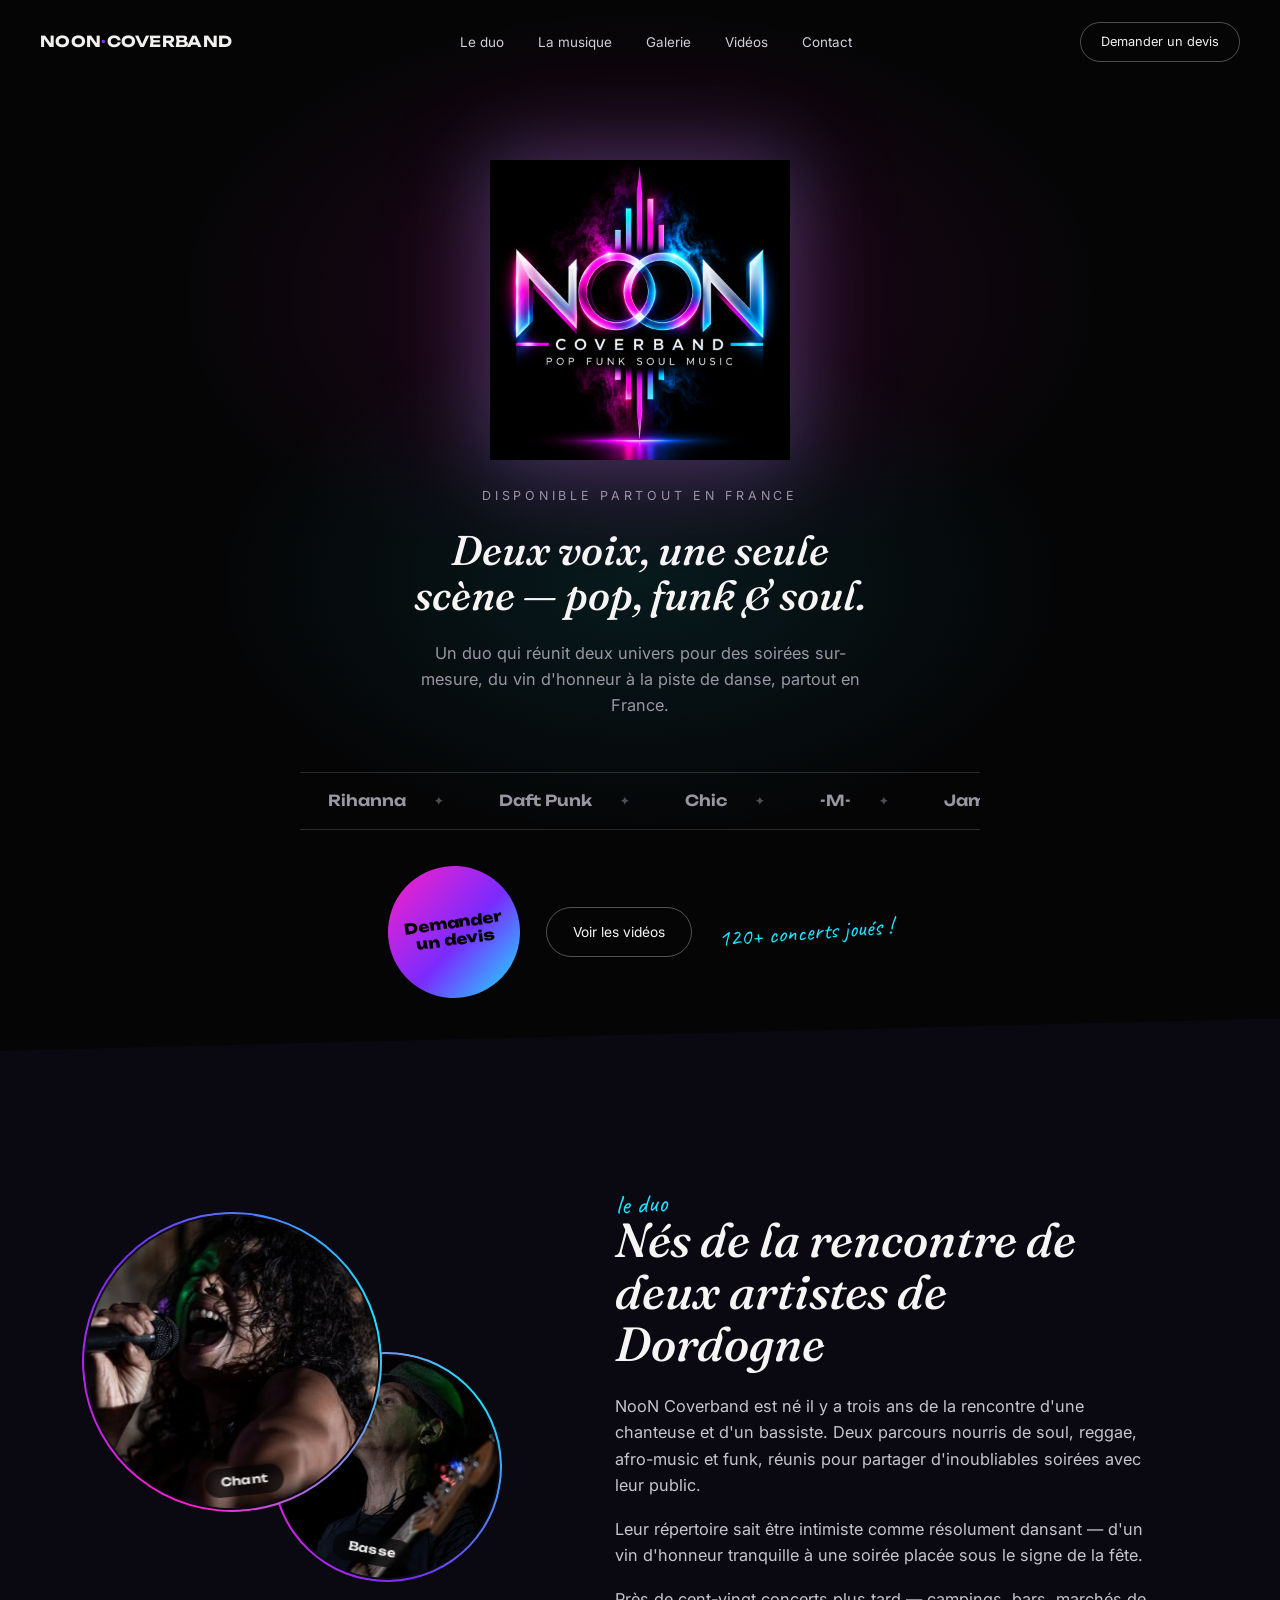
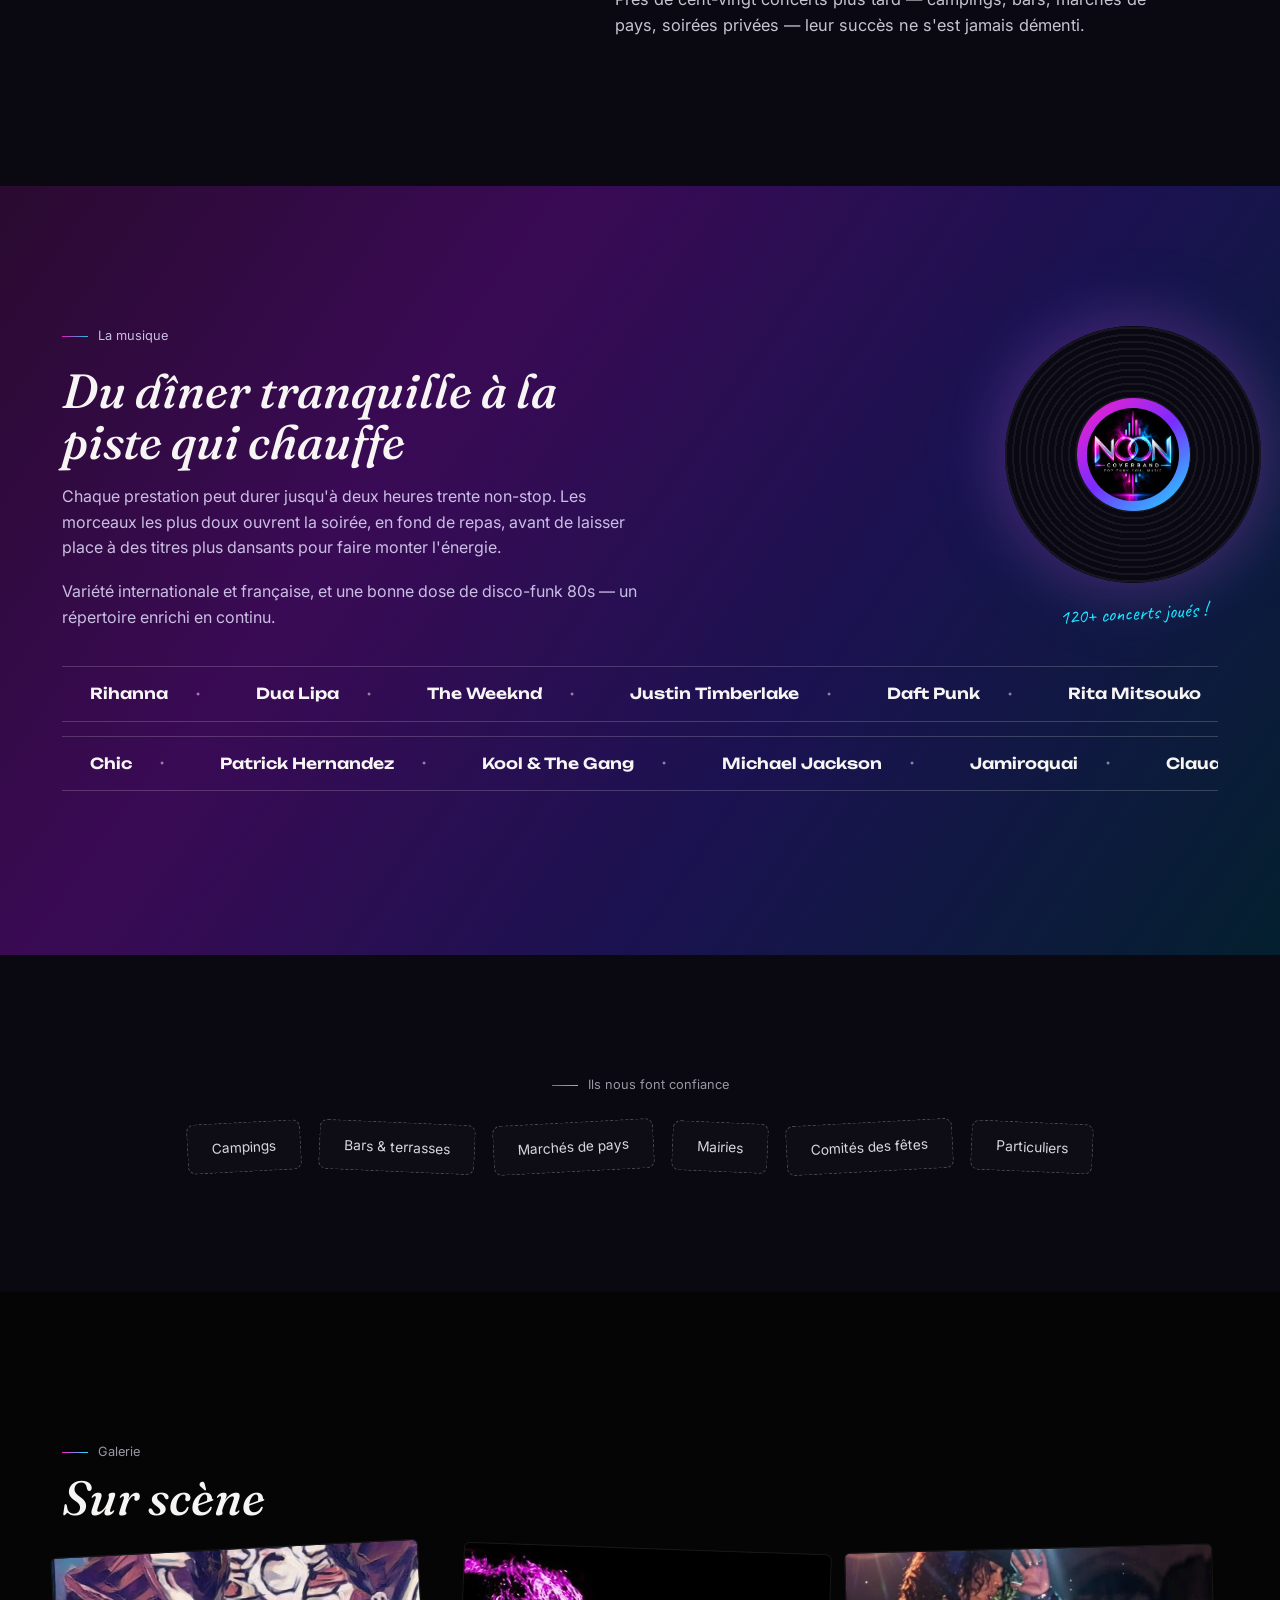
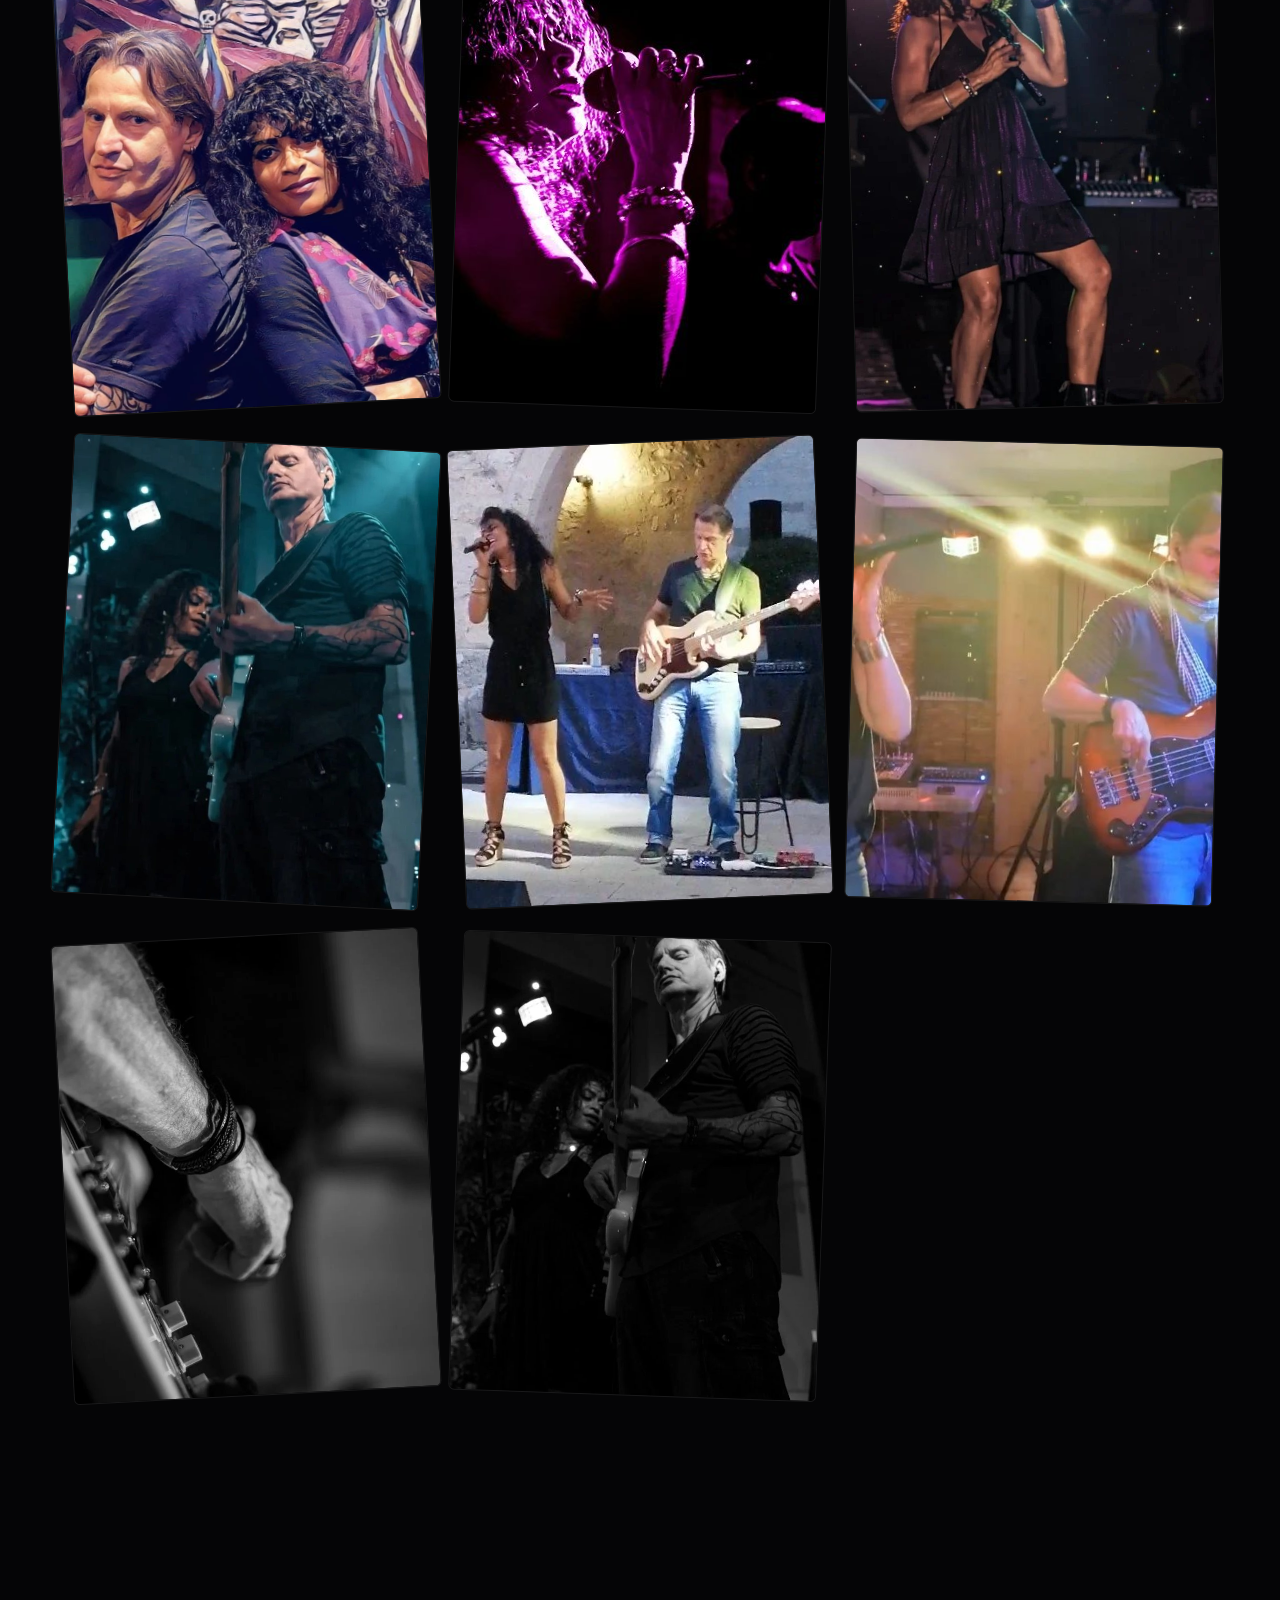
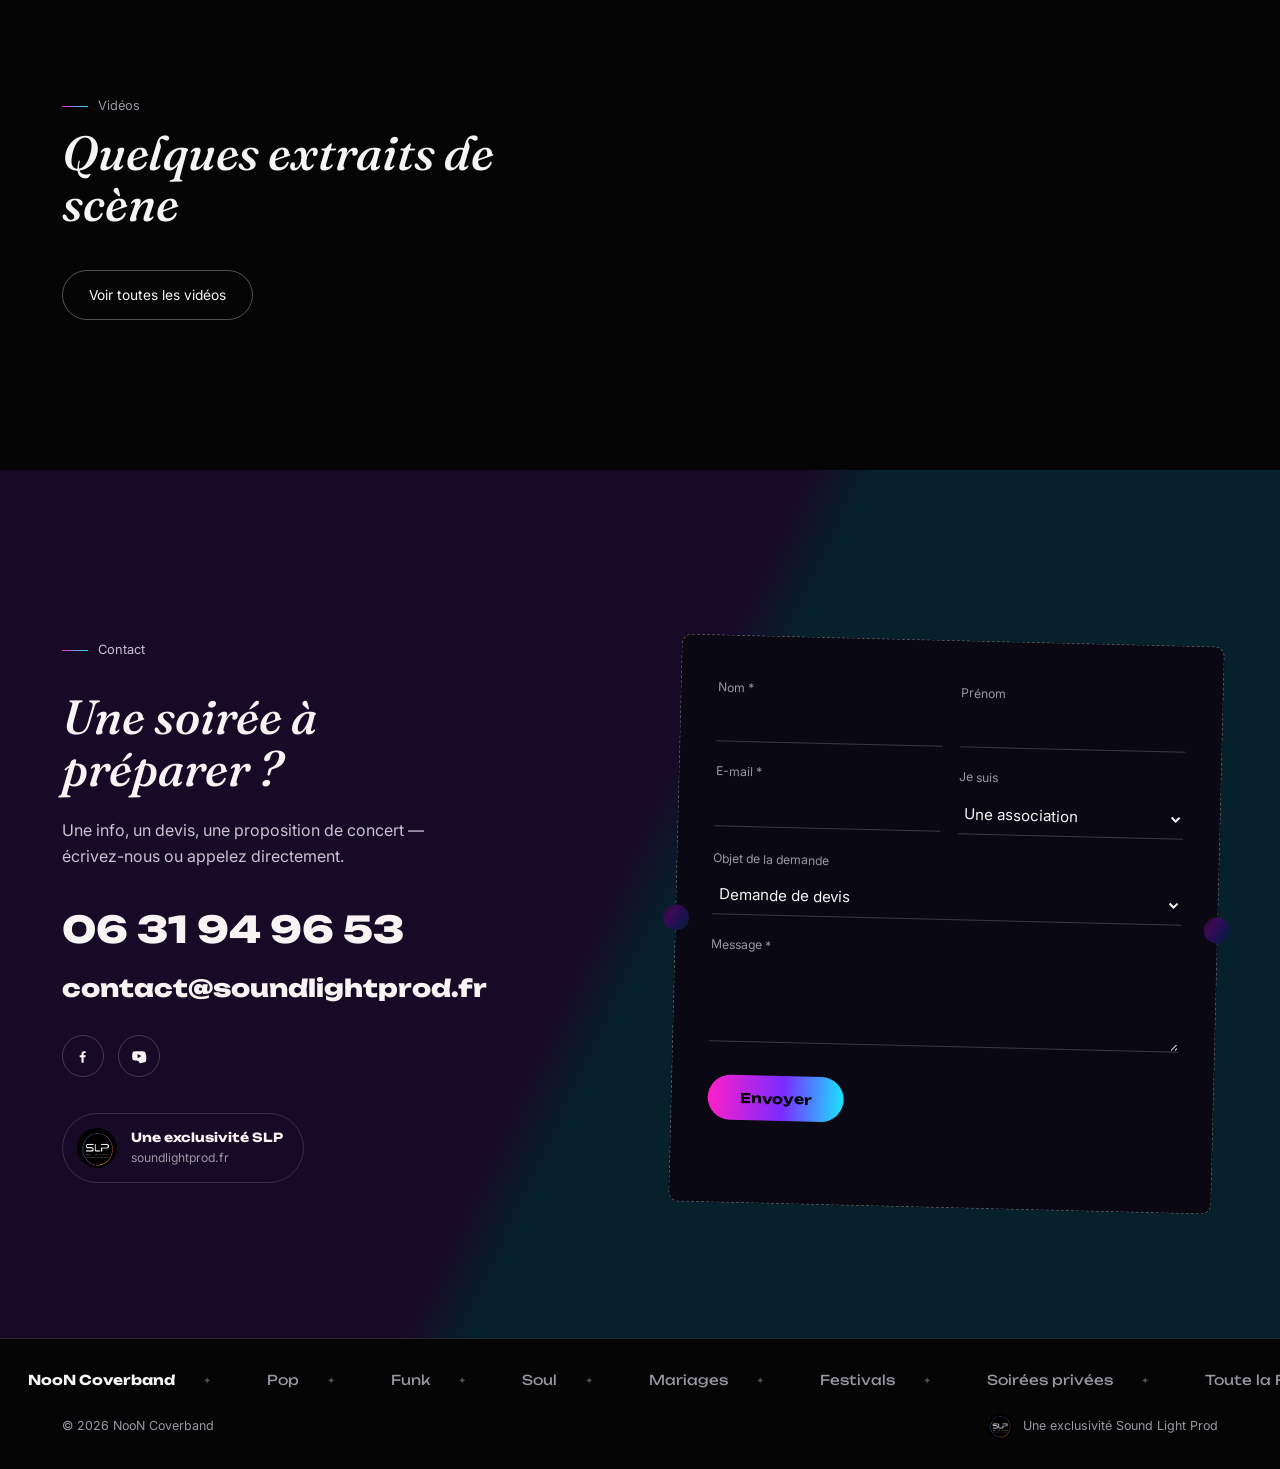
==== index.html @ c17129c4 "Add files via upload" ====
<!DOCTYPE html>
<html lang="fr">
<head>
<meta charset="UTF-8">
<meta name="viewport" content="width=device-width, initial-scale=1.0">
<title>NooN Coverband — Pop Funk Soul Music</title>
<link rel="preconnect" href="https://fonts.googleapis.com">
<link rel="preconnect" href="https://fonts.gstatic.com" crossorigin>
<link href="https://fonts.googleapis.com/css2?family=Fraunces:ital,wght@0,400;0,500;1,500;1,600&family=Unbounded:wght@400;600;700;800;900&family=Caveat:wght@600;700&family=Inter:wght@400;500;600&display=swap" rel="stylesheet">
<link rel="stylesheet" href="style.css">
</head>
<body>

<header>
  <div class="nav-mark">NOON<span class="grad-text">·</span>COVERBAND</div>
  <nav>
    <ul>
      <li><a href="index.html#duo">Le duo</a></li>
      <li><a href="index.html#musique">La musique</a></li>
      <li><a href="index.html#galerie">Galerie</a></li>
      <li><a href="videos.html">Vidéos</a></li>
      <li><a href="index.html#contact">Contact</a></li>
    </ul>
  </nav>
  <a href="index.html#contact" class="nav-cta">Demander un devis</a>
</header>

<section class="hero">
  <div class="hero-stage">
    <img src="logo.png" alt="NooN Coverband" class="hero-logo">
    <p class="hero-kicker">DISPONIBLE PARTOUT EN FRANCE</p>
    <h1 class="hero-sub">Deux voix, une seule scène — pop, funk &amp; soul.</h1>
    <p class="hero-desc">Un duo qui réunit deux univers pour des soirées sur-mesure, du vin d'honneur à la piste de danse, partout en France.</p>

    <div class="hero-ticker ticker">
      <div class="ticker-inner">
        <span>Rihanna</span><span>Daft Punk</span><span>Chic</span><span>-M-</span><span>Jamiroquai</span><span>Dua Lipa</span><span>Kool &amp; The Gang</span><span>Niagara</span>
        <span>Rihanna</span><span>Daft Punk</span><span>Chic</span><span>-M-</span><span>Jamiroquai</span><span>Dua Lipa</span><span>Kool &amp; The Gang</span><span>Niagara</span>
      </div>
    </div>

    <div class="hero-actions">
      <a href="index.html#contact" class="stamp">Demander<br>un devis</a>
      <a href="videos.html" class="btn-ghost">Voir les vidéos</a>
      <span class="hero-note">120+ concerts joués !</span>
    </div>
  </div>
</section>

<section class="duo" id="duo">
  <div class="wrap duo-grid">
    <div class="portrait-stack">
      <div class="portrait p1">
        <img src="portrait-chant.jpg" alt="Chant" class="portrait-photo">
        <span class="portrait-role">Chant</span>
      </div>
      <div class="portrait p2">
        <img src="portrait-basse.jpg" alt="Basse" class="portrait-photo">
        <span class="portrait-role">Basse</span>
      </div>
    </div>
    <div class="duo-copy">
      <span class="scribble">le duo</span>
      <h2 class="h2">Nés de la rencontre de deux artistes de Dordogne</h2>
      <p>NooN Coverband est né il y a trois ans de la rencontre d'une chanteuse et d'un bassiste. Deux parcours nourris de soul, reggae, afro-music et funk, réunis pour partager d'inoubliables soirées avec leur public.</p>
      <p>Leur répertoire sait être intimiste comme résolument dansant — d'un vin d'honneur tranquille à une soirée placée sous le signe de la fête.</p>
      <p>Près de cent-vingt concerts plus tard — campings, bars, marchés de pays, soirées privées — leur succès ne s'est jamais démenti.</p>
    </div>
  </div>
</section>

<section class="musique" id="musique">
  <div class="wrap">
    <div class="music-top">
      <div class="music-heading">
        <p class="eyebrow">La musique</p>
        <h2 class="h2">Du dîner tranquille à la piste qui chauffe</h2>
        <p>Chaque prestation peut durer jusqu'à deux heures trente non-stop. Les morceaux les plus doux ouvrent la soirée, en fond de repas, avant de laisser place à des titres plus dansants pour faire monter l'énergie.</p>
        <p>Variété internationale et française, et une bonne dose de disco-funk 80s — un répertoire enrichi en continu.</p>
      </div>
      <div class="vinyl-block">
        <div class="vinyl">
          <div class="vinyl-label">
            <img src="logo.png" alt="NooN Coverband" class="vinyl-logo">
          </div>
        </div>
        <span class="scribble vinyl-caption">120+ concerts joués !</span>
      </div>
    </div>

    <div class="repertoire-ticker">
      <div class="ticker">
        <div class="ticker-inner">
          <span>Rihanna</span><span>Dua Lipa</span><span>The Weeknd</span><span>Justin Timberlake</span><span>Daft Punk</span><span>Rita Mitsouko</span><span>Niagara</span><span>Superbus</span>
          <span>Rihanna</span><span>Dua Lipa</span><span>The Weeknd</span><span>Justin Timberlake</span><span>Daft Punk</span><span>Rita Mitsouko</span><span>Niagara</span><span>Superbus</span>
        </div>
      </div>
      <div class="ticker">
        <div class="ticker-inner rev">
          <span>Chic</span><span>Patrick Hernandez</span><span>Kool &amp; The Gang</span><span>Michael Jackson</span><span>Jamiroquai</span><span>Claudio Capéo</span><span>Juliette Armanet</span><span>-M-</span>
          <span>Chic</span><span>Patrick Hernandez</span><span>Kool &amp; The Gang</span><span>Michael Jackson</span><span>Jamiroquai</span><span>Claudio Capéo</span><span>Juliette Armanet</span><span>-M-</span>
        </div>
      </div>
    </div>
  </div>
</section>

<section class="confiance">
  <div class="wrap">
    <p class="eyebrow" style="justify-content:center;">Ils nous font confiance</p>
    <div class="sticker-row">
      <span class="sticker">Campings</span>
      <span class="sticker">Bars &amp; terrasses</span>
      <span class="sticker">Marchés de pays</span>
      <span class="sticker">Mairies</span>
      <span class="sticker">Comités des fêtes</span>
      <span class="sticker">Particuliers</span>
    </div>
  </div>
</section>

<section class="videos-section" id="galerie">
  <div class="wrap">
    <p class="eyebrow">Galerie</p>
    <h2 class="h2">Sur scène</h2>
    <div class="photo-scatter">
      <a class="photo-card" href="photo-01.jpg" target="_blank" rel="noopener"><img src="photo-01.jpg" alt="NooN Coverband sur scène" loading="lazy"></a>
      <a class="photo-card" href="photo-02.jpg" target="_blank" rel="noopener"><img src="photo-02.jpg" alt="NooN Coverband sur scène" loading="lazy"></a>
      <a class="photo-card" href="photo-03.jpg" target="_blank" rel="noopener"><img src="photo-03.jpg" alt="NooN Coverband sur scène" loading="lazy"></a>
      <a class="photo-card" href="photo-04.jpg" target="_blank" rel="noopener"><img src="photo-04.jpg" alt="NooN Coverband sur scène" loading="lazy"></a>
      <a class="photo-card" href="photo-05.jpg" target="_blank" rel="noopener"><img src="photo-05.jpg" alt="NooN Coverband sur scène" loading="lazy"></a>
      <a class="photo-card" href="photo-06.jpg" target="_blank" rel="noopener"><img src="photo-06.jpg" alt="NooN Coverband sur scène" loading="lazy"></a>
      <a class="photo-card" href="photo-07.jpg" target="_blank" rel="noopener"><img src="photo-07.jpg" alt="NooN Coverband sur scène" loading="lazy"></a>
      <a class="photo-card" href="photo-08.jpg" target="_blank" rel="noopener"><img src="photo-08.jpg" alt="NooN Coverband sur scène" loading="lazy"></a>
    </div>
  </div>
</section>

<section class="videos-section">
  <div class="wrap">
    <p class="eyebrow">Vidéos</p>
    <h2 class="h2">Quelques extraits de scène</h2>
    <!-- TODO: vidéos YouTube à intégrer -->
    <div style="margin-top:40px;">
      <a href="videos.html" class="btn-ghost">Voir toutes les vidéos</a>
    </div>
  </div>
</section>

<section class="contact" id="contact">
  <div class="wrap contact-grid">
    <div class="contact-copy">
      <p class="eyebrow">Contact</p>
      <h2 class="h2">Une soirée à préparer ?</h2>
      <p>Une info, un devis, une proposition de concert — écrivez-nous ou appelez directement.</p>
      <a href="tel:0631949653" class="contact-big">06 31 94 96 53</a>
      <a href="mailto:contact@soundlightprod.fr" class="contact-big mail">contact@soundlightprod.fr</a>
      <div class="social-row">
        <a href="https://www.facebook.com/profile.php?id=100090718356128" aria-label="Facebook"><svg viewBox="0 0 24 24"><path d="M13 22v-8h2.7l.4-3H13V9c0-.87.24-1.46 1.5-1.46H16V5.13C15.7 5.1 14.75 5 13.6 5 11.3 5 9.75 6.4 9.75 8.7V11H7v3h2.75v8h3.25z"/></svg></a>
        <a href="https://www.youtube.com/@NooNCoverBand" aria-label="YouTube"><svg viewBox="0 0 24 24"><path d="M22 8.4s-.2-1.5-.8-2.2c-.8-.8-1.7-.8-2.1-.9C16.2 5 12 5 12 5s-4.2 0-7.1.3c-.4 0-1.3.1-2.1.9C2.2 6.9 2 8.4 2 8.4S1.8 10 1.8 11.7v.6c0 1.7.2 3.3.2 3.3s.2 1.5.8 2.2c.8.9 1.9.8 2.4.9 1.7.2 7.3.3 7.3 3s5.6-.1 7.3-.3c.4 0 1.3-.1 2.1-.9.6-.7.8-2.2.8-2.2s.2-1.6.2-3.3v-.6c0-1.7-.2-3.3-.2-3.3zM9.9 15.2V8.9l5.8 3.2-5.8 3.1z"/></svg></a>
      </div>

      <a href="https://soundlightprod.fr" target="_blank" rel="noopener" class="slp-badge">
        <img src="slp-logo.png" alt="SLP — Sound Light Prod">
        <span class="slp-text"><b>Une exclusivité SLP</b><span>soundlightprod.fr</span></span>
      </a>
    </div>

    <div class="ticket">
      <form id="contact-form">
        <div class="field-row">
          <div><label>Nom *</label><input type="text" id="f-nom" required></div>
          <div><label>Prénom</label><input type="text" id="f-prenom"></div>
        </div>
        <div class="field-row">
          <div><label>E-mail *</label><input type="email" id="f-email" required></div>
          <div><label>Je suis</label>
            <select id="f-jesuis">
              <option>Une association</option>
              <option>Un comité des fêtes</option>
              <option>Une commune</option>
              <option>Un particulier</option>
              <option>Autre</option>
            </select>
          </div>
        </div>
        <div>
          <label>Objet de la demande</label>
          <select id="f-objet">
            <option>Demande de devis</option>
            <option>Proposition de concert</option>
            <option>Autre</option>
          </select>
        </div>
        <div>
          <label>Message *</label>
          <textarea id="f-message" required></textarea>
        </div>
        <button type="submit" class="submit-btn">Envoyer</button>
        <p id="form-status" class="form-status"></p>
      </form>
    </div>
  </div>
</section>

<footer>
  <div class="ticker footer-ticker">
    <div class="ticker-inner">
      <span><b>NooN Coverband</b></span><span>Pop</span><span>Funk</span><span>Soul</span><span>Mariages</span><span>Festivals</span><span>Soirées privées</span><span>Toute la France</span>
      <span><b>NooN Coverband</b></span><span>Pop</span><span>Funk</span><span>Soul</span><span>Mariages</span><span>Festivals</span><span>Soirées privées</span><span>Toute la France</span>
    </div>
  </div>
  <div class="footer-bottom">
    <span>© 2026 NooN Coverband</span>
    <a href="https://soundlightprod.fr" target="_blank" rel="noopener" class="footer-slp">
      <img src="slp-logo.png" alt="SLP">
      <span>Une exclusivité Sound Light Prod</span>
    </a>
  </div>
</footer>

<script>
  document.getElementById('contact-form').addEventListener('submit', async function(e){
    e.preventDefault();
    var form = this;
    var btn = form.querySelector('.submit-btn');
    var statusEl = document.getElementById('form-status');

    var payload = {
      nom: document.getElementById('f-nom').value,
      prenom: document.getElementById('f-prenom').value,
      email: document.getElementById('f-email').value,
      jesuis: document.getElementById('f-jesuis').value,
      objet: document.getElementById('f-objet').value,
      message: document.getElementById('f-message').value
    };

    btn.disabled = true;
    btn.textContent = 'Envoi...';
    statusEl.textContent = '';
    statusEl.className = 'form-status';

    try {
      var res = await fetch('/api/contact', {
        method: 'POST',
        headers: { 'Content-Type': 'application/json' },
        body: JSON.stringify(payload)
      });
      var data = await res.json();

      if (res.ok && data.ok) {
        statusEl.textContent = 'Message envoyé — merci, on revient vers vous rapidement !';
        statusEl.classList.add('success');
        form.reset();
      } else {
        throw new Error((data && data.error) || 'Erreur inconnue');
      }
    } catch (err) {
      statusEl.textContent = 'Une erreur est survenue. Vous pouvez aussi écrire directement à contact@soundlightprod.fr.';
      statusEl.classList.add('error');
    } finally {
      btn.disabled = false;
      btn.textContent = 'Envoyer';
    }
  });
</script>

</body>
</html>
---- style.css ----
/* ============ NOON COVERBAND — system v2 : affiche vivante ============ */

:root{
  --bg:#050506;
  --ink:#f6f5f4;
  --muted:#9a97a3;
  --line: rgba(255,255,255,0.14);

  --magenta:#ff1fc7;
  --violet:#7a2bff;
  --cyan:#19e6ff;

  --wash: linear-gradient(125deg, #2a0a30 0%, #3a0a55 32%, #1a1250 64%, #04202f 100%);
}

*{margin:0;padding:0;box-sizing:border-box;}
html{scroll-behavior:smooth;}
body{
  background:var(--bg);
  color:var(--ink);
  font-family:'Inter',sans-serif;
  line-height:1.6;
  overflow-x:hidden;
}
h1,h2,h3{font-family:'Fraunces',serif;font-style:italic;font-weight:500;line-height:1.08;}
.mark-font{font-family:'Unbounded',sans-serif;}
.scribble{font-family:'Caveat',cursive;}
a{color:inherit;text-decoration:none;}
img{display:block;max-width:100%;}
.wrap{max-width:1220px;margin:0 auto;padding:0 32px;}
::selection{background:var(--magenta);color:#050505;}

.grad-text{
  background:linear-gradient(92deg,var(--magenta), var(--violet) 50%, var(--cyan));
  -webkit-background-clip:text;background-clip:text;color:transparent;
}
@keyframes spin{to{transform:rotate(360deg);}}

/* ---------- NAV ---------- */
header{
  position:fixed;top:0;left:0;right:0;z-index:60;
  display:flex;align-items:center;justify-content:space-between;
  padding:22px 40px;
  mix-blend-mode:difference;
}
.nav-mark{font-family:'Unbounded',sans-serif;font-weight:700;font-size:.95rem;letter-spacing:.02em;}
nav ul{display:flex;gap:34px;list-style:none;}
nav a{font-size:.84rem;color:#d8d6df;}
nav a:hover{color:var(--cyan);}
.nav-cta{
  border:1px solid rgba(255,255,255,.3);padding:9px 20px;border-radius:999px;
  font-size:.8rem;
}

/* ---------- MARQUEE ---------- */
.ticker{overflow:hidden;white-space:nowrap;}
.ticker-inner{display:inline-flex;width:max-content;animation:ticker-scroll 26s linear infinite;}
.ticker-inner.rev{animation-direction:reverse;}
.ticker-inner span{padding:0 28px;display:inline-flex;align-items:center;gap:28px;}
.ticker-inner span::after{content:"✦";opacity:.5;font-size:.7em;}
@keyframes ticker-scroll{from{transform:translateX(0);}to{transform:translateX(-50%);}}

/* ---------- HERO ---------- */
.hero{
  position:relative;
  min-height:100vh;
  display:flex;flex-direction:column;
  align-items:center;justify-content:center;
  text-align:center;
  padding:160px 24px 60px;
  background:
    radial-gradient(ellipse 60% 45% at 50% 28%, rgba(255,31,199,.12), transparent 60%),
    radial-gradient(ellipse 55% 40% at 50% 55%, rgba(25,230,255,.09), transparent 60%),
    var(--bg);
}
.hero-logo{
  width:min(300px, 58vw);
  margin-bottom:26px;
  filter:drop-shadow(0 0 50px rgba(255,31,199,.28)) drop-shadow(0 0 34px rgba(25,230,255,.2));
}

.hero-stage{position:relative;display:flex;flex-direction:column;align-items:center;max-width:680px;}
.hero-kicker{
  font-size:.78rem;color:var(--muted);letter-spacing:.3em;
  margin-bottom:22px;
}
.hero-sub{
  font-size:clamp(1.7rem,4vw,2.6rem);
  font-weight:500;
  max-width:18ch;
  margin:0 0 22px;
}
.hero-desc{color:var(--muted);max-width:46ch;font-size:1.02rem;margin-bottom:10px;}

.hero-ticker{
  margin:44px 0 36px;
  border-top:1px solid var(--line);border-bottom:1px solid var(--line);
  padding:16px 0;
  font-family:'Unbounded',sans-serif;font-weight:600;font-size:.95rem;
  width:100%;
}
.hero-ticker span{color:var(--muted);}
.hero-ticker span b{color:var(--ink);font-weight:600;}

.hero-actions{display:flex;align-items:center;justify-content:center;gap:26px;flex-wrap:wrap;}
.stamp{
  position:relative;
  width:132px;height:132px;border-radius:50%;
  display:flex;align-items:center;justify-content:center;text-align:center;
  background:linear-gradient(140deg,var(--magenta),var(--violet) 55%, var(--cyan));
  color:#050505;font-family:'Unbounded',sans-serif;font-weight:800;font-size:.92rem;
  transform:rotate(-8deg);
  transition:transform .3s ease;
  line-height:1.15;
  flex-shrink:0;
}
.stamp:hover{transform:rotate(0deg) scale(1.05);}
.hero-note{font-family:'Caveat',cursive;font-size:1.5rem;color:var(--cyan);transform:rotate(-4deg);}

/* ---------- SECTION SHELL ---------- */
.eyebrow{
  font-size:.8rem;color:var(--muted);margin-bottom:10px;
  display:flex;align-items:center;gap:10px;
}
.eyebrow::before{content:"";width:26px;height:1px;background:linear-gradient(90deg,var(--magenta),var(--cyan));}
.h2{font-size:clamp(2rem,4vw,3rem);font-weight:500;max-width:16ch;margin-bottom:24px;}

/* ---------- DUO (diagonal) ---------- */
.duo{
  position:relative;
  background:#0a0810;
  padding:150px 0 170px;
  clip-path:polygon(0 4%, 100% 0, 100% 96%, 0 100%);
  margin:-40px 0;
}
.duo-grid{display:grid;grid-template-columns:0.9fr 1.1fr;gap:60px;align-items:center;}
.portrait-stack{position:relative;height:420px;}
.portrait{
  position:absolute;border-radius:50%;overflow:hidden;
  background:#0d0b14;
  border:2px solid transparent;
}
.portrait.p1{
  width:300px;height:300px;left:20px;top:10px;
  background-image:linear-gradient(#0d0b14,#0d0b14), conic-gradient(from 200deg, var(--magenta), var(--violet), var(--cyan), var(--magenta));
  background-origin:border-box;background-clip:content-box, border-box;
  transform:rotate(-6deg);
  z-index:2;
}
.portrait.p2{
  width:230px;height:230px;left:210px;top:150px;
  background-image:linear-gradient(#0d0b14,#0d0b14), conic-gradient(from 40deg, var(--cyan), var(--violet), var(--magenta), var(--cyan));
  background-origin:border-box;background-clip:content-box, border-box;
  transform:rotate(10deg);
  z-index:1;
}
.portrait-photo{
  position:absolute;inset:2px;width:calc(100% - 4px);height:calc(100% - 4px);
  border-radius:50%;object-fit:cover;object-position:center 20%;
}
.portrait-role{
  position:absolute;bottom:14px;left:50%;transform:translateX(-50%);
  background:rgba(5,5,6,.72);backdrop-filter:blur(2px);
  padding:5px 16px;border-radius:999px;
  font-size:.74rem;color:var(--ink);letter-spacing:.02em;
  font-family:'Unbounded',sans-serif;font-weight:600;
}

.duo-copy .scribble{font-size:1.7rem;color:var(--cyan);display:block;margin-bottom:2px;transform:rotate(-3deg);}
.duo-copy p{color:#c7c4d1;font-size:1.02rem;margin-bottom:18px;max-width:54ch;}

/* ---------- MUSIQUE (color wash) ---------- */
.musique{
  position:relative;
  background:var(--wash);
  padding:140px 0 150px;
}
.music-top{
  display:flex;justify-content:space-between;align-items:stretch;
  gap:50px;flex-wrap:wrap;margin-bottom:36px;
}
.music-heading{flex:1 1 320px;display:flex;flex-direction:column;justify-content:center;}
.music-heading .h2{margin-bottom:16px;}
.music-heading p{color:#e4defe;opacity:.85;margin-bottom:18px;max-width:60ch;}
.music-heading p:last-child{margin-bottom:0;}
.vinyl-block{display:flex;flex-direction:column;align-items:center;justify-content:center;gap:14px;flex:0 0 auto;}
.vinyl-caption{font-size:1.3rem;color:var(--cyan);transform:rotate(-3deg);}
.repertoire-ticker{margin-top:6px;}
.repertoire-ticker .ticker{border-top:1px solid rgba(255,255,255,.18);border-bottom:1px solid rgba(255,255,255,.18);padding:14px 0;margin-bottom:14px;}
.repertoire-ticker .ticker-inner{font-family:'Unbounded',sans-serif;font-weight:600;font-size:.95rem;}
.repertoire-ticker .ticker-inner span::after{content:"•";}

.vinyl{
  position:relative;height:100%;width:auto;aspect-ratio:1/1;min-height:170px;max-height:380px;
  border-radius:50%;
  background:
    repeating-radial-gradient(circle at 50% 50%, rgba(255,255,255,.06) 0 2px, transparent 2px 7px),
    radial-gradient(circle at 50% 50%, #14101f 0 22%, #0a0812 23% 100%);
  animation:spin 14s linear infinite;
  box-shadow:0 0 60px rgba(255,31,199,.25), 0 0 90px rgba(25,230,255,.15);
}
.vinyl::after{
  content:"";position:absolute;inset:0;margin:auto;z-index:1;width:44%;height:44%;border-radius:50%;
  background:linear-gradient(140deg,var(--magenta),var(--violet),var(--cyan));
}
.vinyl-label{
  position:absolute;inset:0;z-index:2;display:flex;align-items:center;justify-content:center;
}
.vinyl-logo{width:36%;height:36%;object-fit:contain;border-radius:50%;}

/* ---------- CONFIANCE (stickers) ---------- */
.confiance{padding:120px 0;text-align:center;background:#0a0810;}
.sticker-row{display:flex;flex-wrap:wrap;justify-content:center;gap:18px;margin-top:26px;}
.sticker{
  padding:13px 24px;border-radius:8px;font-size:.86rem;
  border:1.5px dashed rgba(255,255,255,.25);color:#d8d6df;
  background:rgba(255,255,255,.02);
}
.sticker:nth-child(odd){transform:rotate(-3deg);}
.sticker:nth-child(even){transform:rotate(2.5deg);}

/* ---------- VIDEOS (lecteurs YouTube) ---------- */
.videos-section{padding:150px 0;background:var(--bg);}
.yt-grid{display:grid;grid-template-columns:repeat(2,1fr);gap:34px 30px;margin-top:20px;}
.yt-item{display:flex;flex-direction:column;gap:12px;}
.yt-embed{
  position:relative;width:100%;aspect-ratio:16/9;border-radius:6px;overflow:hidden;
  border:1px solid rgba(255,255,255,.1);
  background:linear-gradient(160deg,#1a1024,#0a0812 65%);
}
.yt-embed iframe{position:absolute;inset:0;width:100%;height:100%;border:0;}
.yt-caption{font-size:.92rem;color:var(--muted);}

/* ---------- PHOTOS (scattered) ---------- */
.photo-scatter{display:grid;grid-template-columns:repeat(3,1fr);gap:34px 26px;margin-top:20px;}
.photo-card{
  position:relative;aspect-ratio:4/5;border-radius:6px;overflow:hidden;
  border:1px solid rgba(255,255,255,.08);
  transition:transform .3s ease, box-shadow .3s ease;
}
.photo-card img{width:100%;height:100%;object-fit:cover;display:block;}
.photo-scatter > *:nth-child(6n+1){transform:rotate(-3deg);}
.photo-scatter > *:nth-child(6n+2){transform:rotate(2deg);}
.photo-scatter > *:nth-child(6n+3){transform:rotate(-1.5deg);}
.photo-scatter > *:nth-child(6n+4){transform:rotate(3deg);}
.photo-scatter > *:nth-child(6n+5){transform:rotate(-2.5deg);}
.photo-scatter > *:nth-child(6n+6){transform:rotate(1.5deg);}
.photo-card:hover{transform:rotate(0deg) scale(1.04) !important;box-shadow:0 20px 50px -20px rgba(255,31,199,.4);z-index:5;}

/* ---------- CONTACT (ticket) ---------- */
.contact{
  position:relative;padding:170px 0 130px;
  background:linear-gradient(115deg, #170a26 0%, #170a26 48%, #06202c 52%, #06202c 100%);
}
.contact-grid{display:grid;grid-template-columns:1fr 1fr;gap:70px;align-items:start;}
.contact-copy .h2{max-width:12ch;}
.contact-copy p{color:#c7c4d1;margin-bottom:30px;max-width:42ch;}
.contact-big{font-family:'Unbounded',sans-serif;font-weight:800;font-size:clamp(1.6rem,3vw,2.3rem);display:block;margin-bottom:10px;}
.contact-big.mail{font-size:clamp(1.1rem,2vw,1.5rem);}
.social-row{display:flex;gap:14px;margin-top:28px;}
.social-row a{
  width:42px;height:42px;border-radius:50%;border:1px solid rgba(255,255,255,.2);
  display:flex;align-items:center;justify-content:center;
}
.social-row svg{width:16px;height:16px;fill:var(--ink);}

.slp-badge{
  display:inline-flex;align-items:center;gap:14px;
  margin-top:36px;padding:14px 20px 14px 14px;
  border:1px solid rgba(255,255,255,.15);border-radius:999px;
  transition:border-color .2s ease;
}
.slp-badge:hover{border-color:var(--cyan);}
.slp-badge img{width:40px;height:40px;border-radius:50%;flex-shrink:0;}
.slp-badge .slp-text{display:flex;flex-direction:column;}
.slp-badge .slp-text b{font-family:'Unbounded',sans-serif;font-size:.78rem;font-weight:700;}
.slp-badge .slp-text span{font-size:.76rem;color:var(--muted);}

.ticket{
  position:relative;
  background:#0a0812;
  border:1.5px dashed rgba(255,255,255,.3);
  border-radius:10px;
  padding:42px 36px;
  transform:rotate(1.4deg);
}
.ticket::before, .ticket::after{
  content:"";position:absolute;top:50%;transform:translateY(-50%);
  width:26px;height:26px;border-radius:50%;background:var(--wash);
}
.ticket::before{left:-13px;}
.ticket::after{right:-13px;}
form{display:flex;flex-direction:column;gap:20px;}
.field-row{display:grid;grid-template-columns:1fr 1fr;gap:18px;}
label{font-size:.76rem;color:var(--muted);margin-bottom:7px;display:block;}
input,select,textarea{
  width:100%;background:transparent;border:none;border-bottom:1px solid rgba(255,255,255,.2);
  padding:9px 2px;color:var(--ink);font-family:'Inter',sans-serif;font-size:.94rem;
}
select option{background:#0a0812;}
input:focus,select:focus,textarea:focus{outline:none;border-bottom-color:var(--cyan);}
textarea{resize:vertical;min-height:80px;}
.submit-btn{
  align-self:flex-start;margin-top:6px;
  background:linear-gradient(92deg,var(--magenta),var(--violet) 55%,var(--cyan));
  color:#050505;font-weight:700;padding:14px 32px;border:none;border-radius:999px;
  font-family:'Unbounded',sans-serif;font-size:.85rem;cursor:pointer;
  transition:transform .25s ease;
}
.submit-btn:hover{transform:translateY(-2px) scale(1.02);}
.submit-btn:disabled{opacity:.6;cursor:default;transform:none;}
.form-status{font-size:.85rem;min-height:1.3em;margin-top:2px;}
.form-status.success{color:var(--cyan);}
.form-status.error{color:var(--magenta);}

/* ---------- FOOTER ---------- */
footer{padding:30px 0;border-top:1px solid var(--line);background:var(--bg);}
.footer-ticker{font-family:'Unbounded',sans-serif;font-size:.85rem;color:var(--muted);}
.footer-ticker b{color:var(--ink);}
.footer-bottom{display:flex;justify-content:space-between;align-items:center;flex-wrap:wrap;gap:14px;padding:22px 32px 0;color:var(--muted);font-size:.78rem;max-width:1220px;margin:0 auto;}
.footer-slp{display:inline-flex;align-items:center;gap:10px;color:var(--muted);}
.footer-slp img{width:26px;height:26px;border-radius:50%;}
.footer-slp:hover{color:var(--cyan);}

/* ---------- misc reusable ---------- */
.btn-ghost{
  display:inline-flex;align-items:center;gap:8px;
  border:1px solid rgba(255,255,255,.3);padding:13px 26px;border-radius:999px;
  font-size:.86rem;transition:border-color .2s ease,color .2s ease;
}
.btn-ghost:hover{border-color:var(--cyan);color:var(--cyan);}

.back-link{display:inline-flex;align-items:center;gap:8px;color:var(--muted);font-size:.86rem;margin-bottom:10px;}
.back-link:hover{color:var(--cyan);}

@media (prefers-reduced-motion: reduce){
  .ticker-inner, .vinyl{animation:none;}
}

@media (max-width: 900px){
  .duo-grid,.contact-grid{grid-template-columns:1fr;gap:50px;}
  .music-top{flex-direction:column;align-items:flex-start;gap:34px;}
  .vinyl-block{align-self:center;}
  .vinyl{height:auto;width:min(220px,60vw);}
  .duo{clip-path:none;margin:0;padding:100px 0;}
  .portrait-stack{height:300px;}
  .portrait.p1{width:230px;height:230px;left:0;top:0;}
  .portrait.p2{width:180px;height:180px;left:150px;top:110px;}
  .yt-grid{grid-template-columns:1fr;}
  .photo-scatter{grid-template-columns:repeat(2,1fr);}
  .photo-scatter > *{transform:none !important;}
  .photo-card:hover{transform:scale(1.03) !important;}
  .contact{background:var(--wash);}
  header{padding:18px 20px;}
  nav ul{display:none;}
}
@media (max-width:520px){
  .photo-scatter{grid-template-columns:1fr;}
  .field-row{grid-template-columns:1fr;}
  .footer-bottom{flex-direction:column;gap:10px;text-align:center;}
  .portrait-stack{height:230px;}
  .portrait.p1{width:170px;height:170px;left:0;top:0;}
  .portrait.p2{width:130px;height:130px;left:100px;top:75px;}
  .portrait-role{font-size:.68rem;padding:4px 12px;}
  .ticket{padding:32px 24px;}
  .hero{padding:130px 20px 50px;}
}
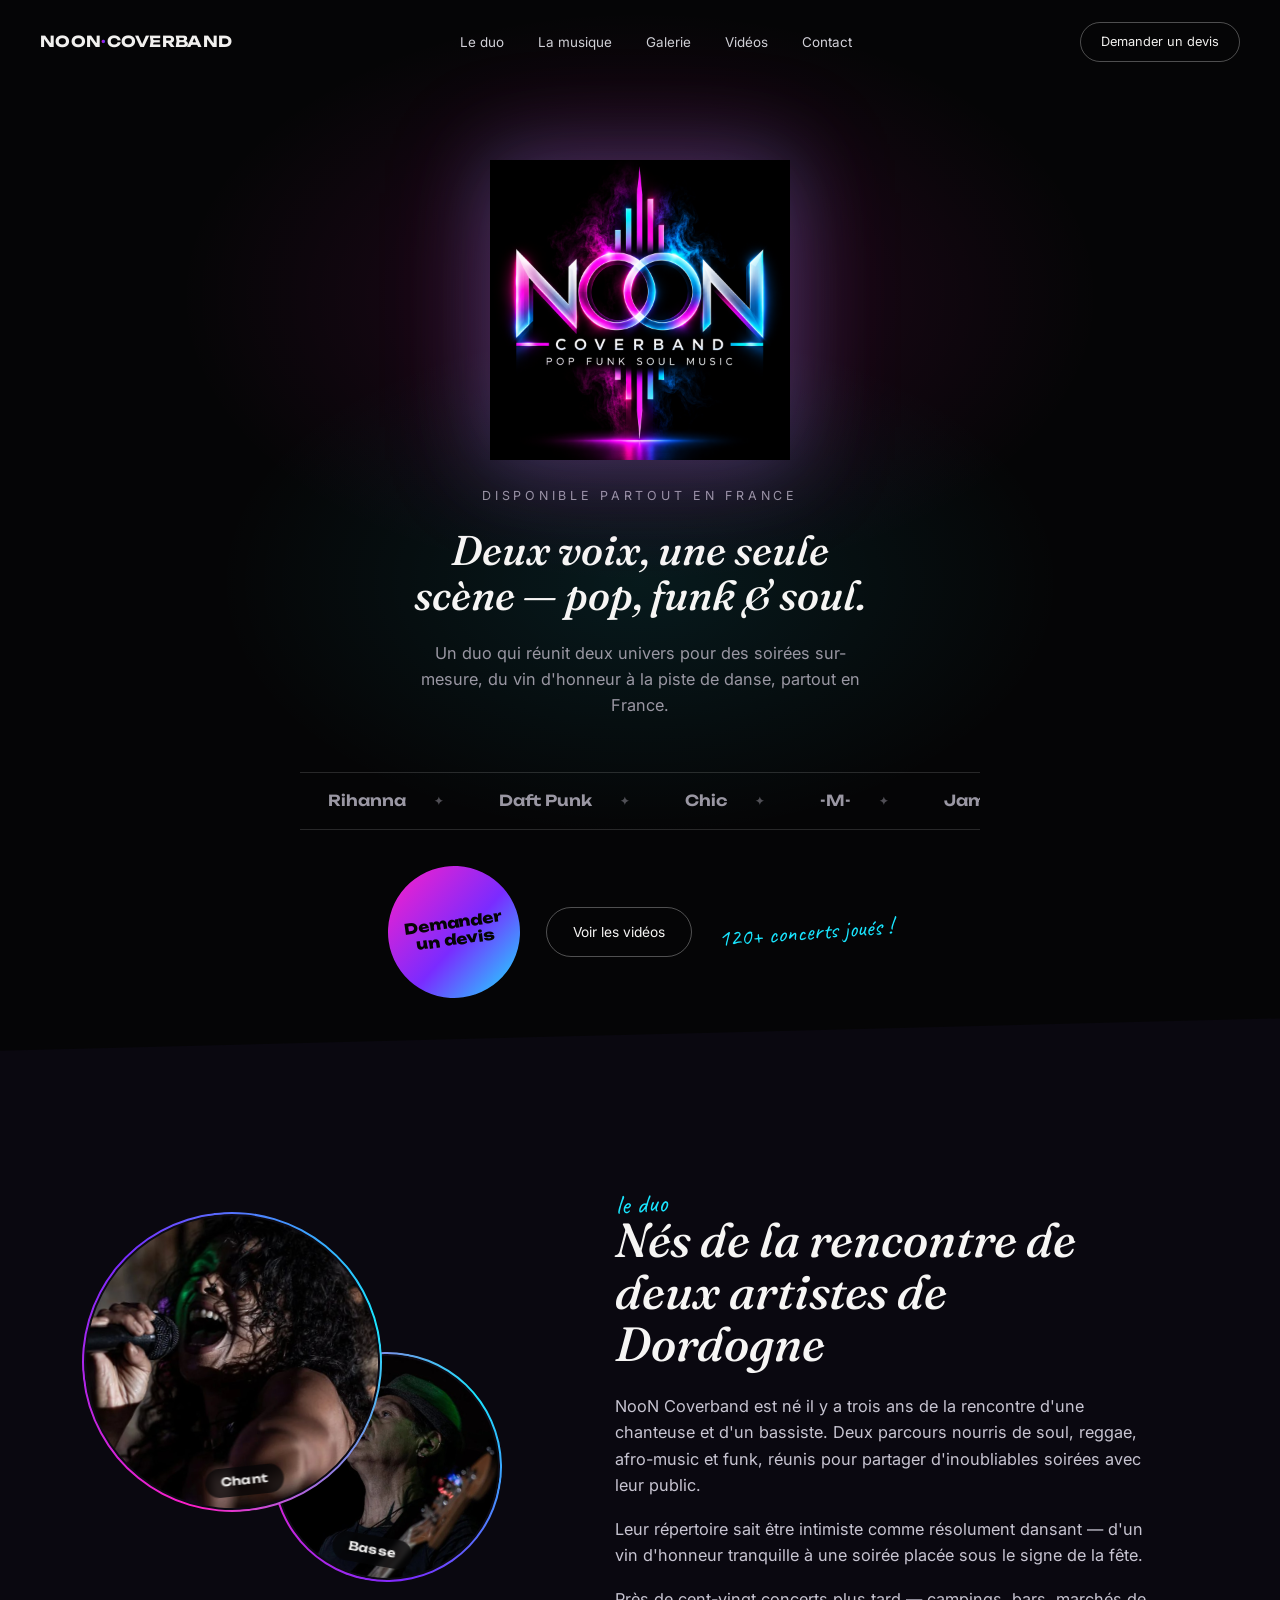
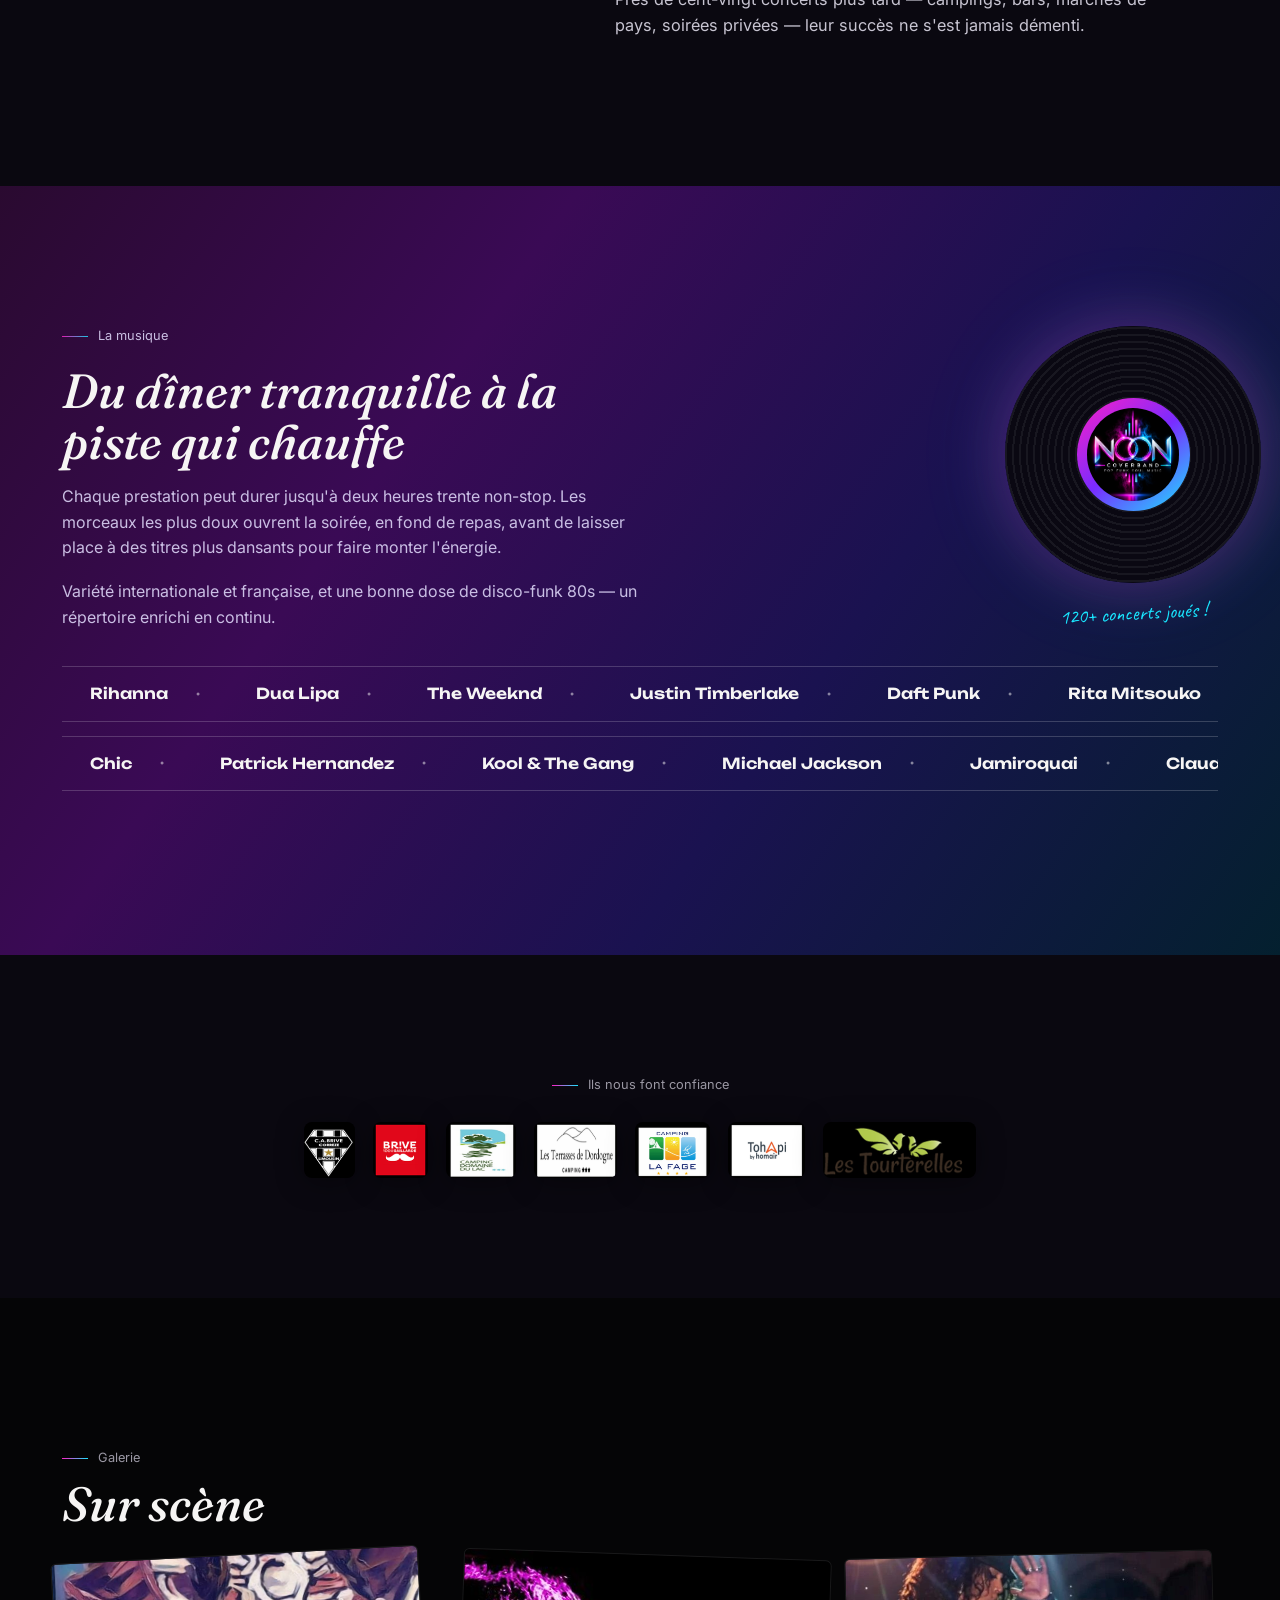
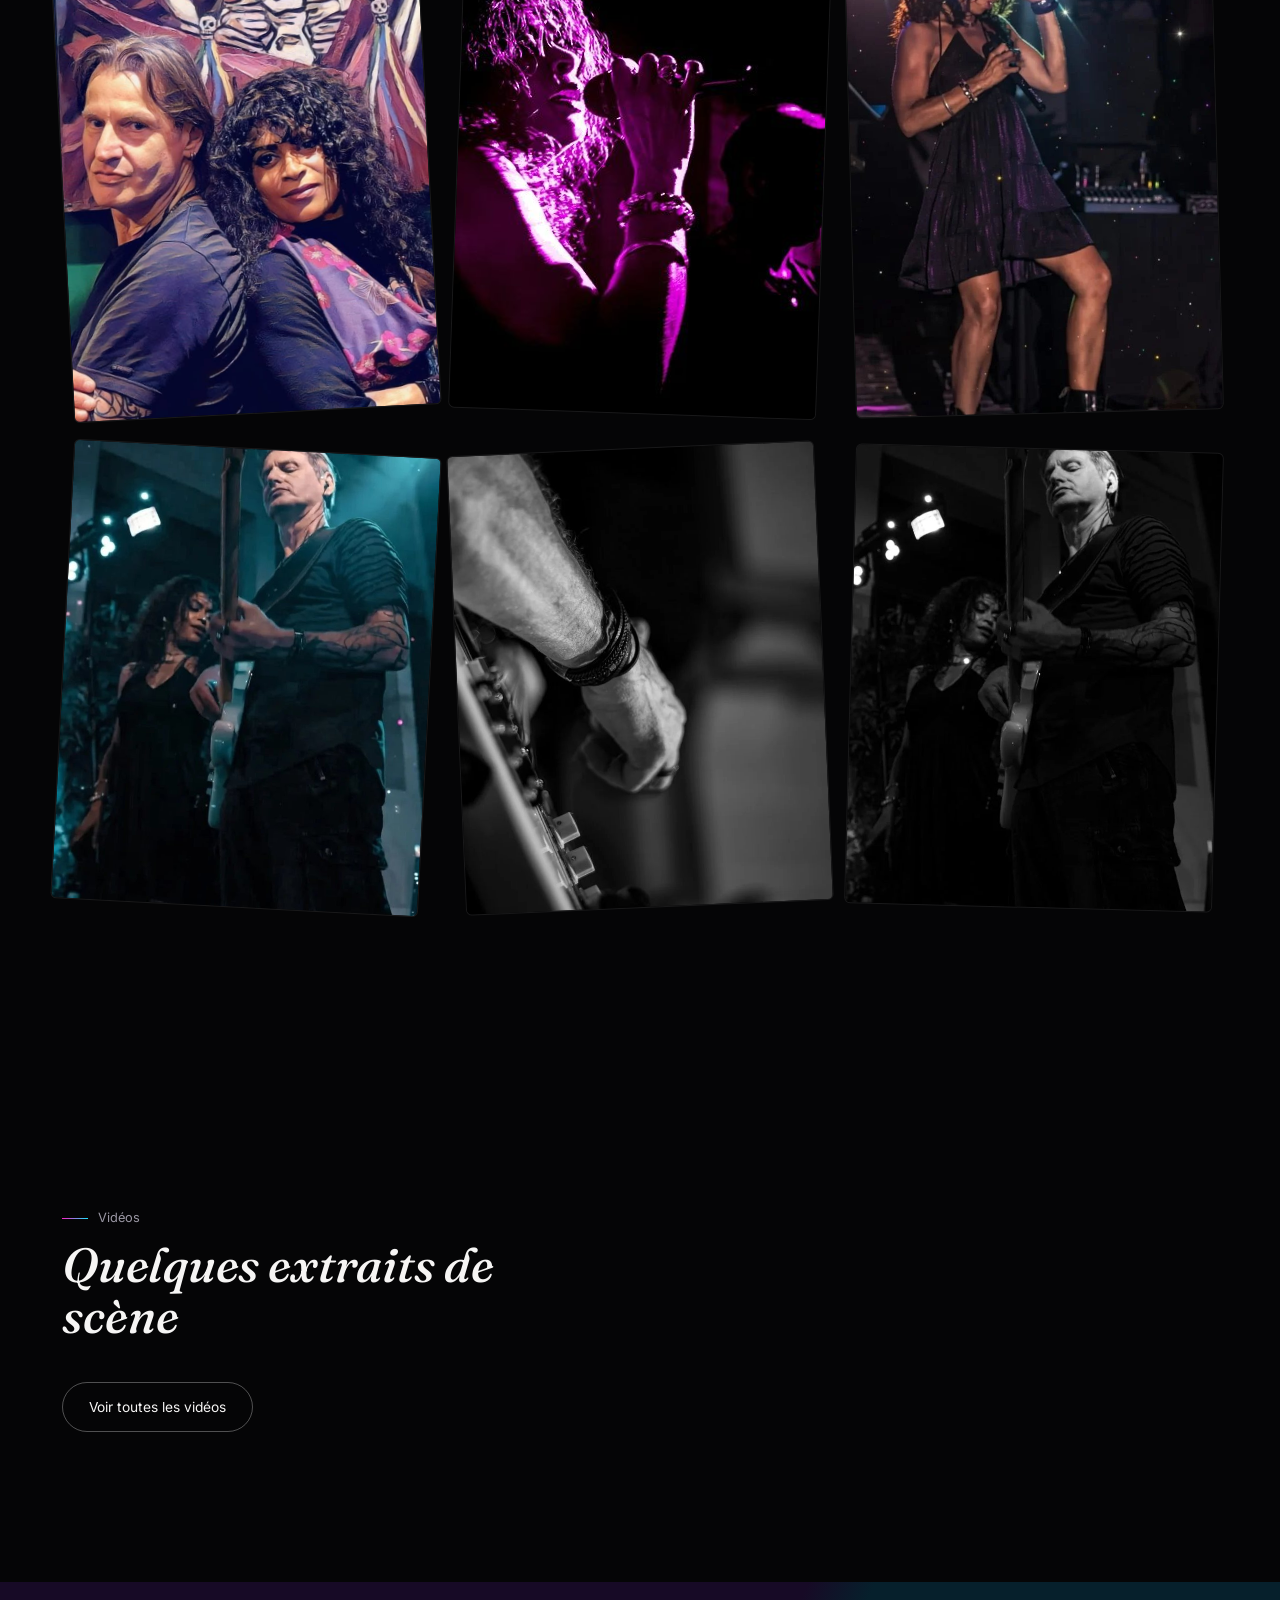
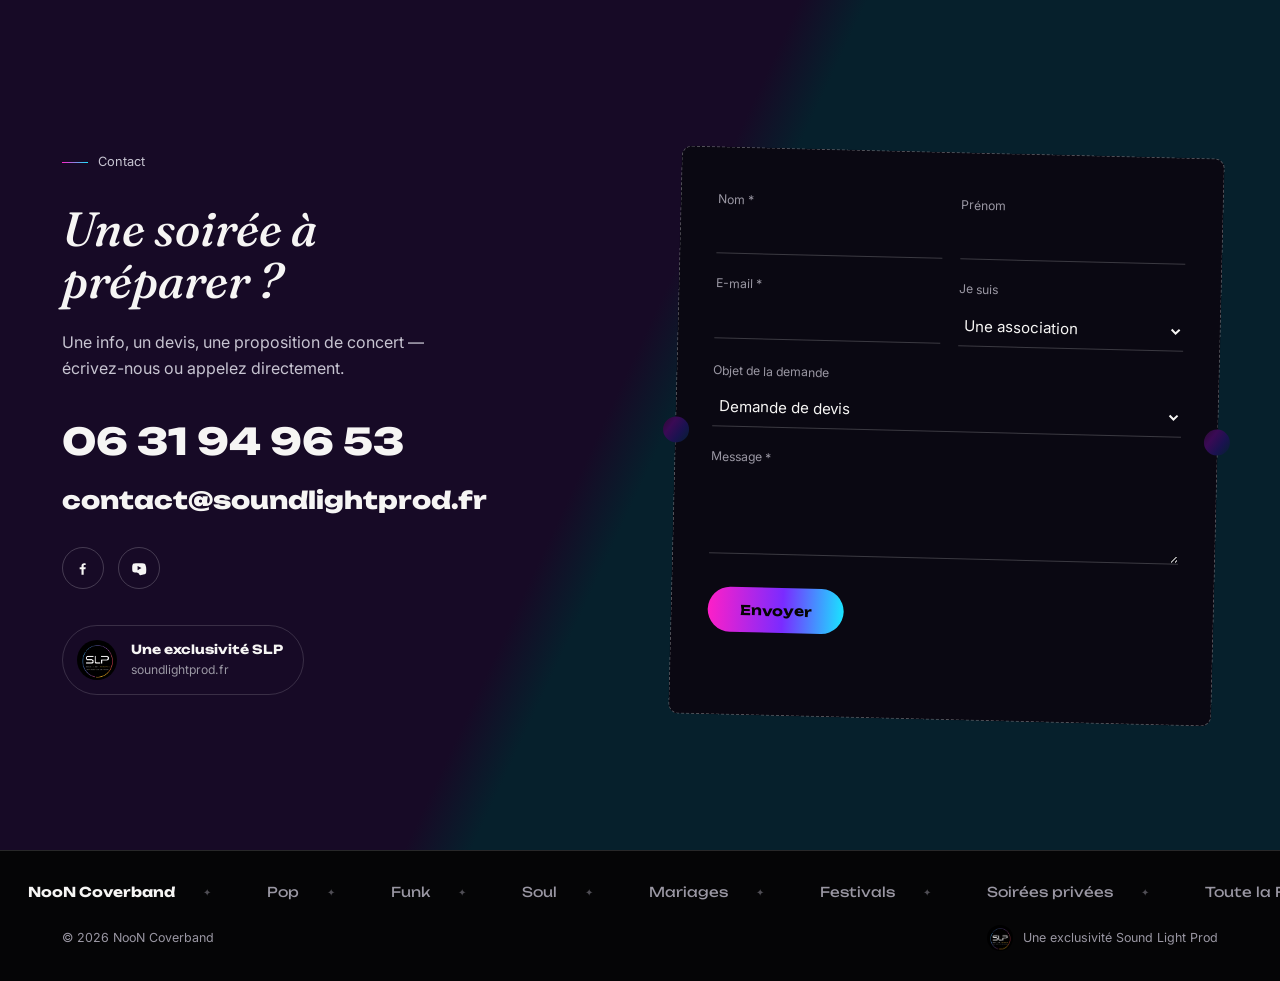
==== commit 9aa97739: "Add files via upload" ====
--- a/index.html
+++ b/index.html
@@ -108,13 +108,14 @@
 <section class="confiance">
   <div class="wrap">
     <p class="eyebrow" style="justify-content:center;">Ils nous font confiance</p>
-    <div class="sticker-row">
-      <span class="sticker">Campings</span>
-      <span class="sticker">Bars &amp; terrasses</span>
-      <span class="sticker">Marchés de pays</span>
-      <span class="sticker">Mairies</span>
-      <span class="sticker">Comités des fêtes</span>
-      <span class="sticker">Particuliers</span>
+    <div class="sticker-row logo-row">
+      <img src="partner-ca-brive.png" alt="C.A. Brive Corrèze Limousin" class="partner-logo">
+      <img src="partner-brive-gaillarde.png" alt="Brive 100% Gaillarde" class="partner-logo">
+      <img src="partner-camping-domaine-du-lac.png" alt="Camping Domaine du Lac" class="partner-logo">
+      <img src="partner-terrasses-dordogne.png" alt="Les Terrasses de Dordogne" class="partner-logo">
+      <img src="partner-camping-la-fage.png" alt="Camping La Fage" class="partner-logo">
+      <img src="partner-tohapi.png" alt="TohApi by Homair" class="partner-logo">
+      <img src="partner-les-tourterelles.png" alt="Les Tourterelles" class="partner-logo">
     </div>
   </div>
 </section>
@@ -128,8 +129,6 @@
       <a class="photo-card" href="photo-02.jpg" target="_blank" rel="noopener"><img src="photo-02.jpg" alt="NooN Coverband sur scène" loading="lazy"></a>
       <a class="photo-card" href="photo-03.jpg" target="_blank" rel="noopener"><img src="photo-03.jpg" alt="NooN Coverband sur scène" loading="lazy"></a>
       <a class="photo-card" href="photo-04.jpg" target="_blank" rel="noopener"><img src="photo-04.jpg" alt="NooN Coverband sur scène" loading="lazy"></a>
-      <a class="photo-card" href="photo-05.jpg" target="_blank" rel="noopener"><img src="photo-05.jpg" alt="NooN Coverband sur scène" loading="lazy"></a>
-      <a class="photo-card" href="photo-06.jpg" target="_blank" rel="noopener"><img src="photo-06.jpg" alt="NooN Coverband sur scène" loading="lazy"></a>
       <a class="photo-card" href="photo-07.jpg" target="_blank" rel="noopener"><img src="photo-07.jpg" alt="NooN Coverband sur scène" loading="lazy"></a>
       <a class="photo-card" href="photo-08.jpg" target="_blank" rel="noopener"><img src="photo-08.jpg" alt="NooN Coverband sur scène" loading="lazy"></a>
     </div>
--- a/style.css
+++ b/style.css
@@ -14,7 +14,7 @@
 }
 
 *{margin:0;padding:0;box-sizing:border-box;}
-html{scroll-behavior:smooth;}
+html{scroll-behavior:smooth;overflow-x:hidden;max-width:100vw;}
 body{
   background:var(--bg);
   color:var(--ink);
@@ -42,14 +42,16 @@
   display:flex;align-items:center;justify-content:space-between;
   padding:22px 40px;
   mix-blend-mode:difference;
-}
-.nav-mark{font-family:'Unbounded',sans-serif;font-weight:700;font-size:.95rem;letter-spacing:.02em;}
+  gap:12px;
+  flex-wrap:nowrap;
+}
+.nav-mark{font-family:'Unbounded',sans-serif;font-weight:700;font-size:.95rem;letter-spacing:.02em;white-space:nowrap;flex-shrink:1;overflow:hidden;text-overflow:ellipsis;}
 nav ul{display:flex;gap:34px;list-style:none;}
 nav a{font-size:.84rem;color:#d8d6df;}
 nav a:hover{color:var(--cyan);}
 .nav-cta{
   border:1px solid rgba(255,255,255,.3);padding:9px 20px;border-radius:999px;
-  font-size:.8rem;
+  font-size:.8rem;flex-shrink:0;white-space:nowrap;
 }
 
 /* ---------- MARQUEE ---------- */
@@ -79,7 +81,7 @@
   filter:drop-shadow(0 0 50px rgba(255,31,199,.28)) drop-shadow(0 0 34px rgba(25,230,255,.2));
 }
 
-.hero-stage{position:relative;display:flex;flex-direction:column;align-items:center;max-width:680px;}
+.hero-stage{position:relative;width:100%;display:flex;flex-direction:column;align-items:center;max-width:680px;}
 .hero-kicker{
   font-size:.78rem;color:var(--muted);letter-spacing:.3em;
   margin-bottom:22px;
@@ -102,7 +104,7 @@
 .hero-ticker span{color:var(--muted);}
 .hero-ticker span b{color:var(--ink);font-weight:600;}
 
-.hero-actions{display:flex;align-items:center;justify-content:center;gap:26px;flex-wrap:wrap;}
+.hero-actions{width:100%;display:flex;align-items:center;justify-content:center;gap:26px;flex-wrap:wrap;}
 .stamp{
   position:relative;
   width:132px;height:132px;border-radius:50%;
@@ -158,6 +160,7 @@
   position:absolute;inset:2px;width:calc(100% - 4px);height:calc(100% - 4px);
   border-radius:50%;object-fit:cover;object-position:center 20%;
 }
+.portrait.p2 .portrait-photo{object-position:center 8%;}
 .portrait-role{
   position:absolute;bottom:14px;left:50%;transform:translateX(-50%);
   background:rgba(5,5,6,.72);backdrop-filter:blur(2px);
@@ -210,12 +213,19 @@
 
 /* ---------- CONFIANCE (stickers) ---------- */
 .confiance{padding:120px 0;text-align:center;background:#0a0810;}
-.sticker-row{display:flex;flex-wrap:wrap;justify-content:center;gap:18px;margin-top:26px;}
+.sticker-row{display:flex;flex-wrap:wrap;justify-content:center;align-items:center;gap:18px;margin-top:26px;}
 .sticker{
   padding:13px 24px;border-radius:8px;font-size:.86rem;
   border:1.5px dashed rgba(255,255,255,.25);color:#d8d6df;
   background:rgba(255,255,255,.02);
 }
+.partner-logo{
+  height:56px;width:auto;max-width:160px;object-fit:contain;
+  border-radius:8px;
+  filter:drop-shadow(0 4px 14px rgba(0,0,0,.4));
+  transition:transform .25s ease;
+}
+.partner-logo:hover{transform:scale(1.06);}
 .sticker:nth-child(odd){transform:rotate(-3deg);}
 .sticker:nth-child(even){transform:rotate(2.5deg);}
 
@@ -352,6 +362,8 @@
   .photo-card:hover{transform:scale(1.03) !important;}
   .contact{background:var(--wash);}
   header{padding:18px 20px;}
+  .nav-cta{padding:8px 14px;font-size:.72rem;}
+  .nav-mark{font-size:.8rem;max-width:50vw;}
   nav ul{display:none;}
 }
 @media (max-width:520px){
@@ -364,4 +376,5 @@
   .portrait-role{font-size:.68rem;padding:4px 12px;}
   .ticket{padding:32px 24px;}
   .hero{padding:130px 20px 50px;}
-}
+  .partner-logo{height:44px;max-width:120px;}
+}
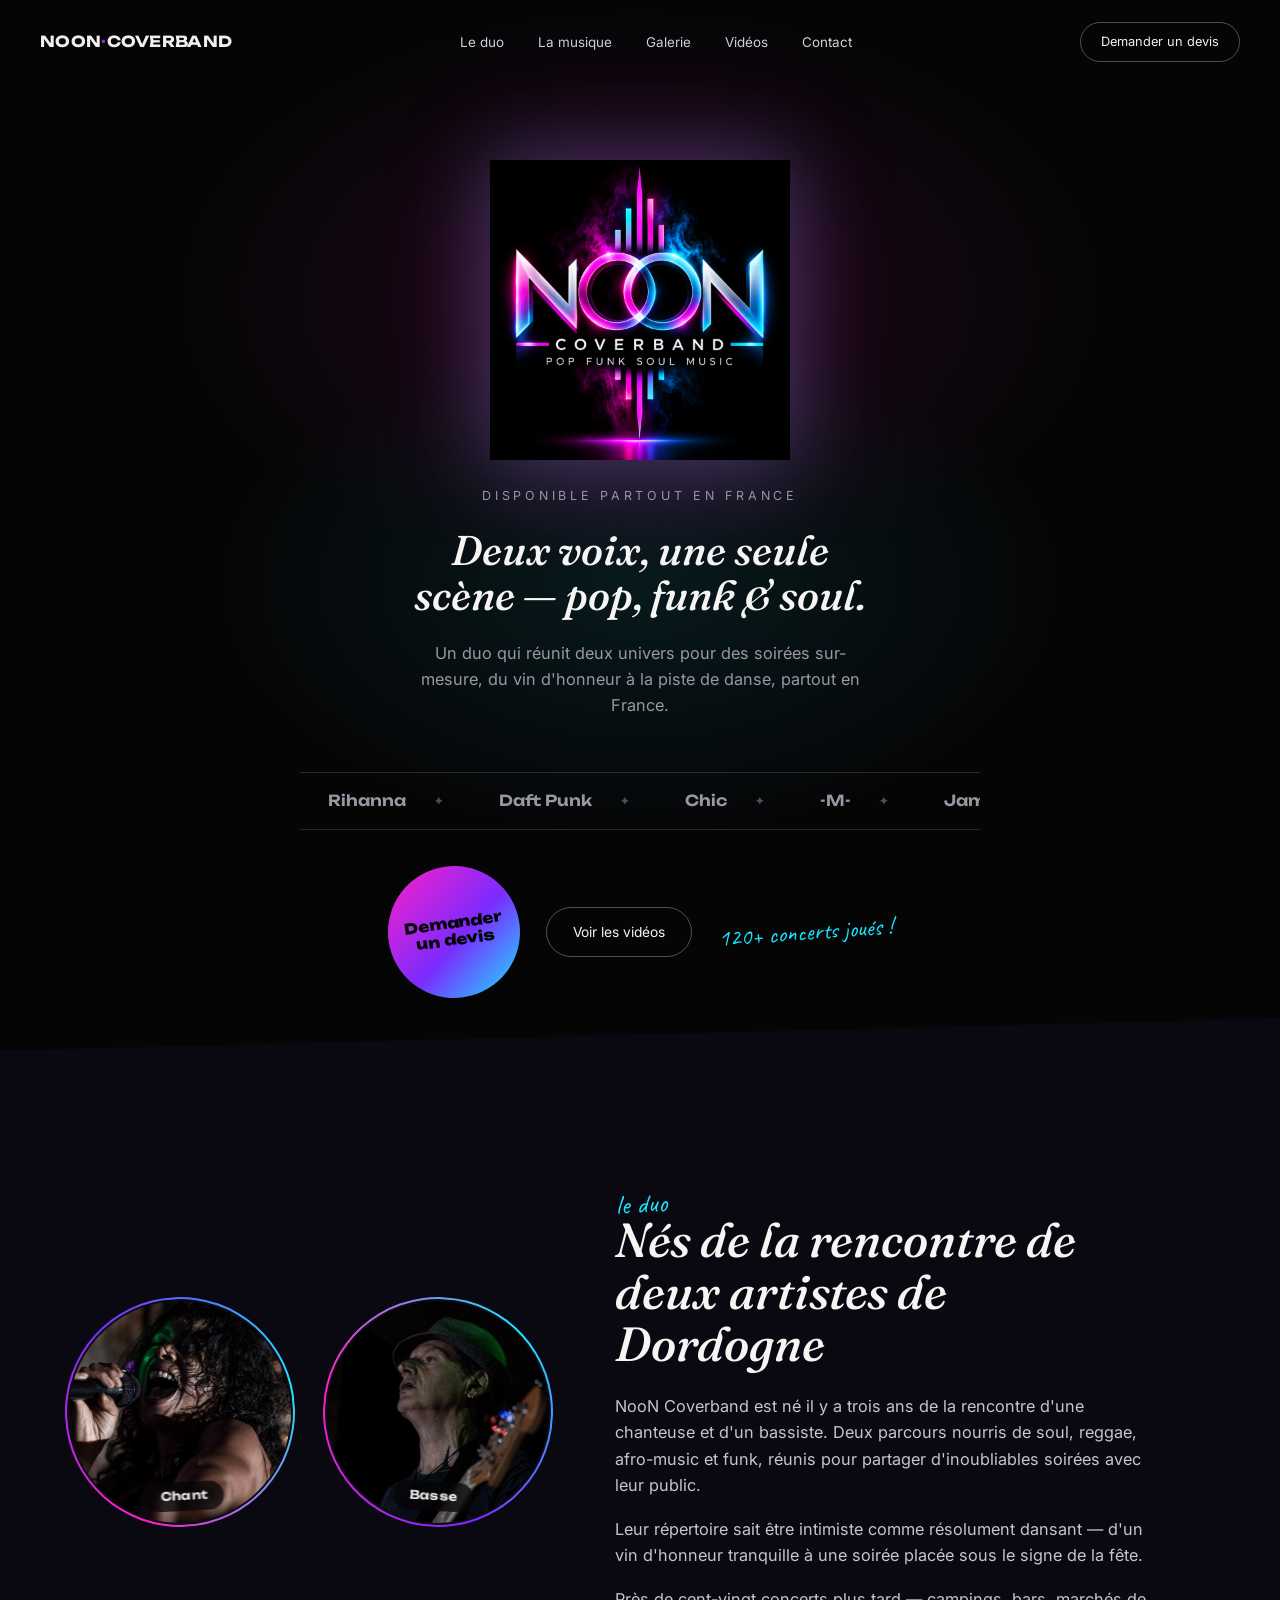
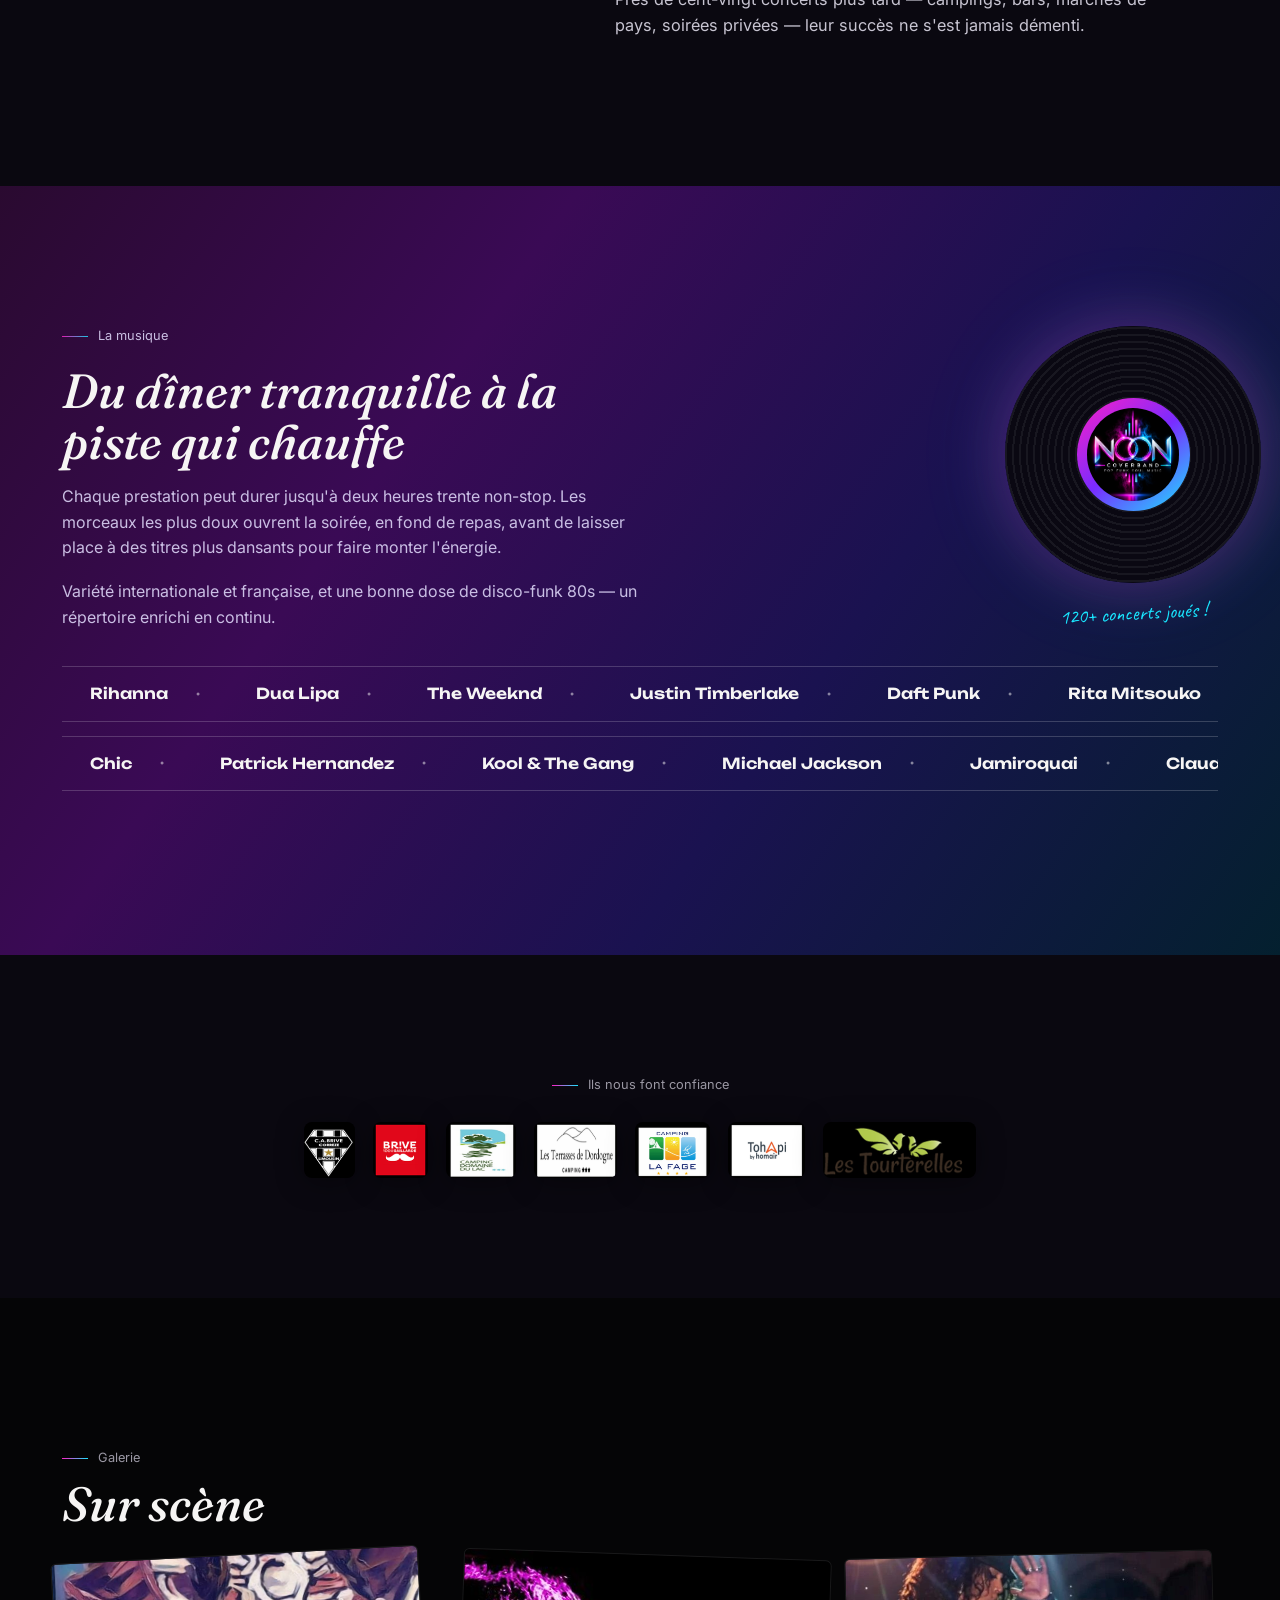
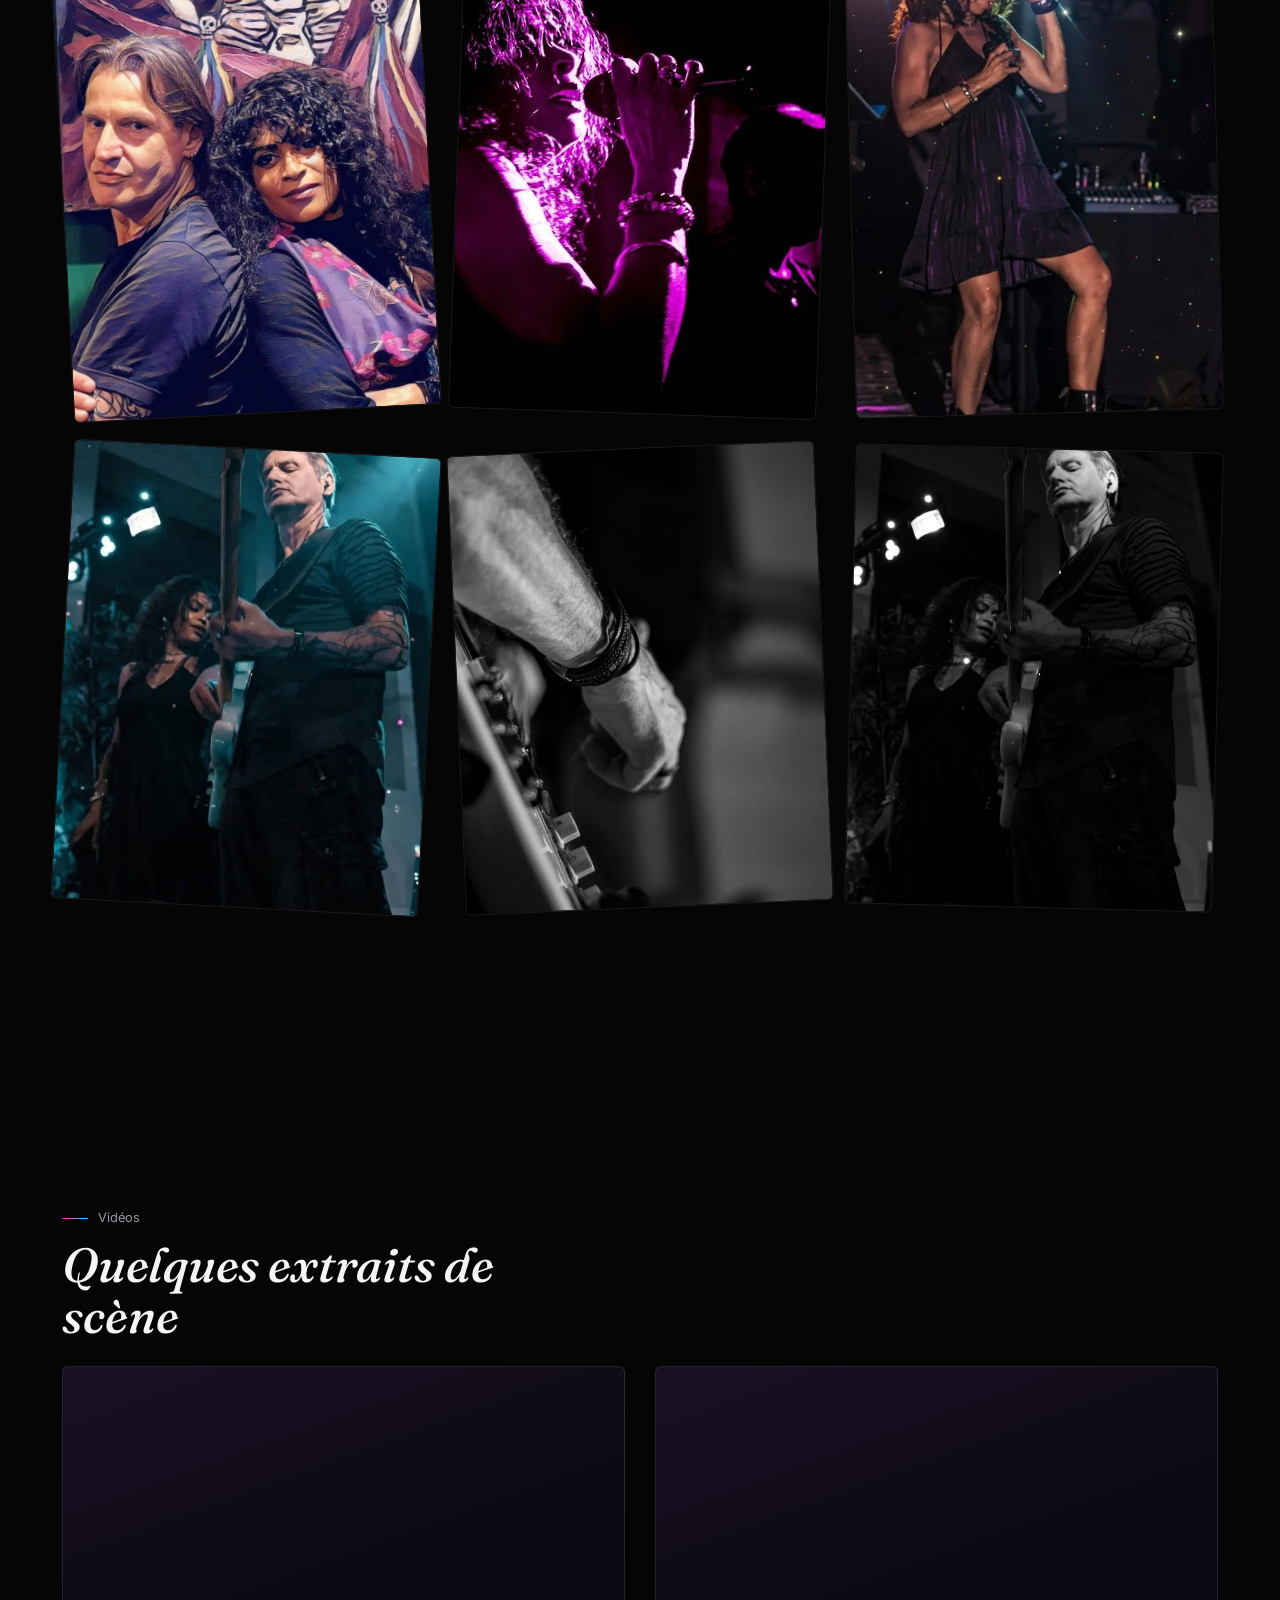
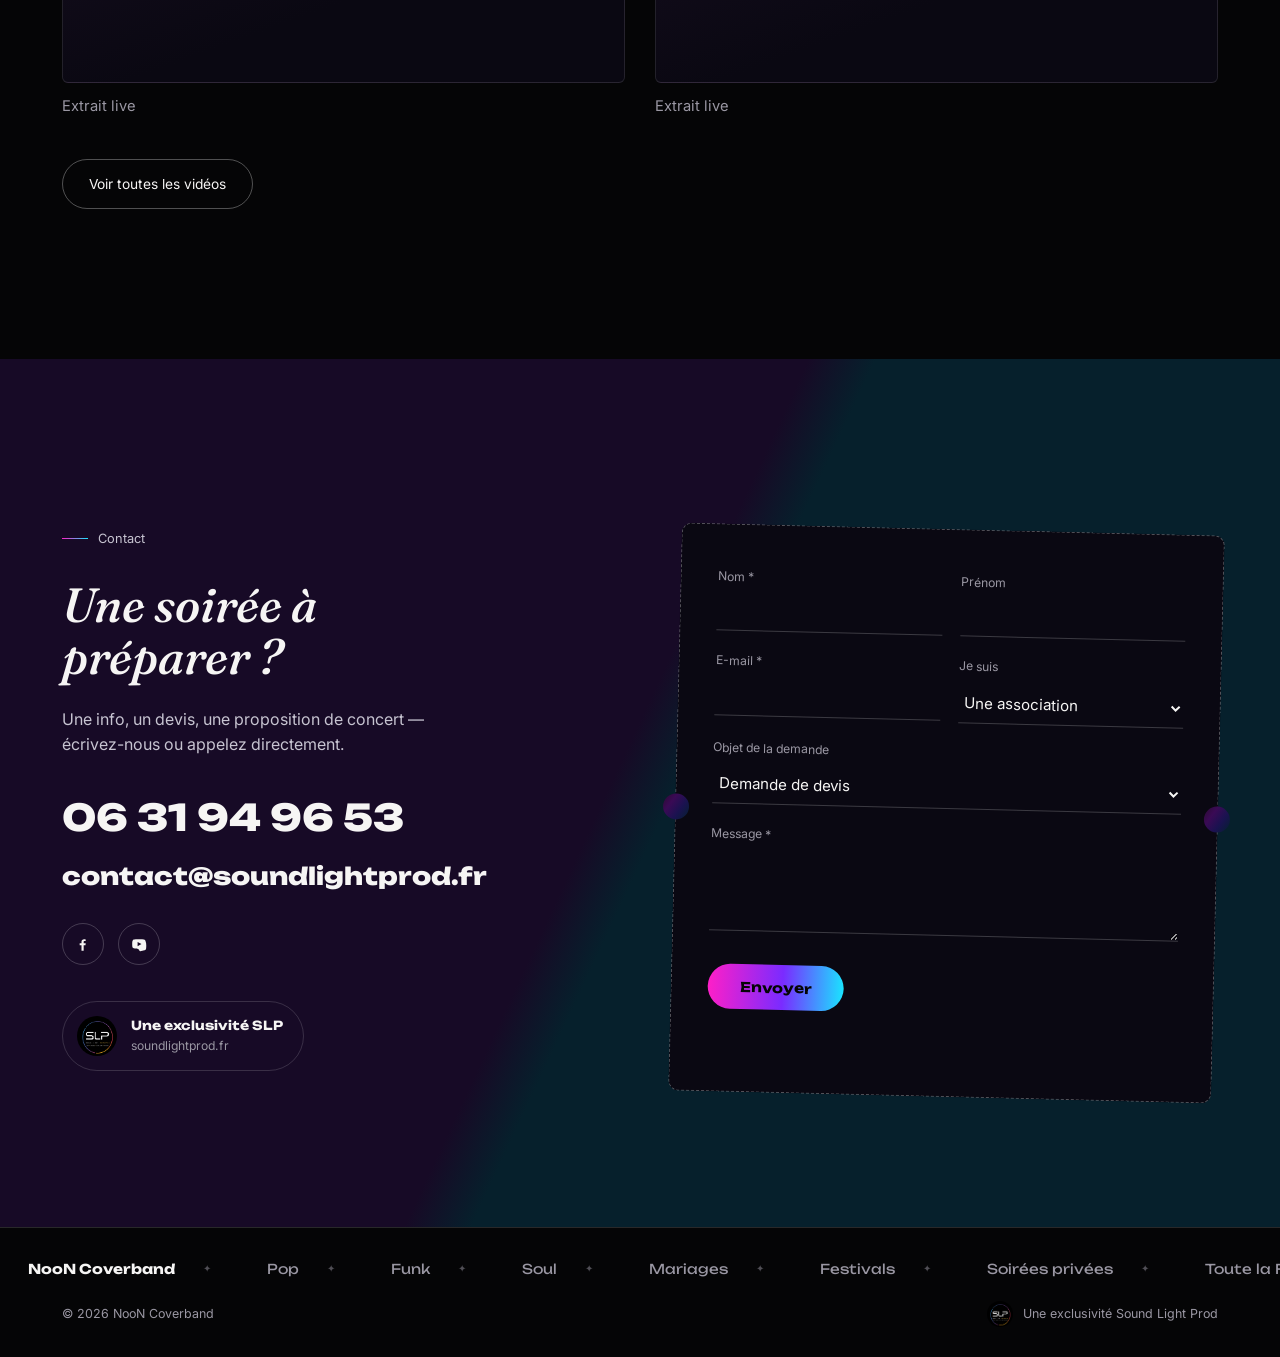
==== commit e71ed667: "Add files via upload" ====
--- a/index.html
+++ b/index.html
@@ -23,7 +23,11 @@
     </ul>
   </nav>
   <a href="index.html#contact" class="nav-cta">Demander un devis</a>
+  <button class="nav-toggle" id="navToggle" aria-label="Menu" aria-expanded="false">
+    <span></span><span></span><span></span>
+  </button>
 </header>
+<div class="nav-overlay" id="navOverlay"></div>
 
 <section class="hero">
   <div class="hero-stage">
@@ -139,7 +143,20 @@
   <div class="wrap">
     <p class="eyebrow">Vidéos</p>
     <h2 class="h2">Quelques extraits de scène</h2>
-    <!-- TODO: vidéos YouTube à intégrer -->
+    <div class="yt-grid">
+      <div class="yt-item">
+        <div class="yt-embed">
+          <iframe src="https://www.youtube.com/embed/h1sqE5CJxX4" title="NooN Coverband — extrait live" allow="accelerometer; autoplay; clipboard-write; encrypted-media; gyroscope; picture-in-picture; web-share" allowfullscreen loading="lazy"></iframe>
+        </div>
+        <span class="yt-caption">Extrait live</span>
+      </div>
+      <div class="yt-item">
+        <div class="yt-embed">
+          <iframe src="https://www.youtube.com/embed/lz2G_UvzbSM" title="NooN Coverband — extrait live" allow="accelerometer; autoplay; clipboard-write; encrypted-media; gyroscope; picture-in-picture; web-share" allowfullscreen loading="lazy"></iframe>
+        </div>
+        <span class="yt-caption">Extrait live</span>
+      </div>
+    </div>
     <div style="margin-top:40px;">
       <a href="videos.html" class="btn-ghost">Voir toutes les vidéos</a>
     </div>
@@ -217,6 +234,33 @@
     </a>
   </div>
 </footer>
+
+<script>
+  (function(){
+    var toggle = document.getElementById('navToggle');
+    var navList = document.querySelector('nav ul');
+    var overlay = document.getElementById('navOverlay');
+    function closeMenu(){
+      navList.classList.remove('open');
+      toggle.classList.remove('active');
+      overlay.classList.remove('active');
+      toggle.setAttribute('aria-expanded','false');
+    }
+    function openMenu(){
+      navList.classList.add('open');
+      toggle.classList.add('active');
+      overlay.classList.add('active');
+      toggle.setAttribute('aria-expanded','true');
+    }
+    toggle.addEventListener('click', function(){
+      navList.classList.contains('open') ? closeMenu() : openMenu();
+    });
+    overlay.addEventListener('click', closeMenu);
+    navList.querySelectorAll('a').forEach(function(a){
+      a.addEventListener('click', closeMenu);
+    });
+  })();
+</script>
 
 <script>
   document.getElementById('contact-form').addEventListener('submit', async function(e){
--- a/style.css
+++ b/style.css
@@ -53,6 +53,21 @@
   border:1px solid rgba(255,255,255,.3);padding:9px 20px;border-radius:999px;
   font-size:.8rem;flex-shrink:0;white-space:nowrap;
 }
+
+.nav-toggle{
+  display:none;flex-direction:column;justify-content:center;align-items:center;gap:5px;
+  width:34px;height:34px;background:none;border:none;cursor:pointer;padding:0;flex-shrink:0;
+}
+.nav-toggle span{display:block;width:22px;height:2px;background:var(--ink);transition:transform .25s ease, opacity .25s ease;}
+.nav-toggle.active span:nth-child(1){transform:translateY(7px) rotate(45deg);}
+.nav-toggle.active span:nth-child(2){opacity:0;}
+.nav-toggle.active span:nth-child(3){transform:translateY(-7px) rotate(-45deg);}
+
+.nav-overlay{
+  position:fixed;inset:0;background:rgba(0,0,0,.55);
+  opacity:0;pointer-events:none;transition:opacity .3s ease;z-index:64;
+}
+.nav-overlay.active{opacity:1;pointer-events:auto;}
 
 /* ---------- MARQUEE ---------- */
 .ticker{overflow:hidden;white-space:nowrap;}
@@ -136,25 +151,21 @@
   margin:-40px 0;
 }
 .duo-grid{display:grid;grid-template-columns:0.9fr 1.1fr;gap:60px;align-items:center;}
-.portrait-stack{position:relative;height:420px;}
+.portrait-stack{display:flex;justify-content:center;align-items:center;gap:28px;flex-wrap:wrap;}
 .portrait{
-  position:absolute;border-radius:50%;overflow:hidden;
+  position:relative;border-radius:50%;overflow:hidden;
+  width:230px;height:230px;
   background:#0d0b14;
   border:2px solid transparent;
+  background-origin:border-box;background-clip:content-box, border-box;
 }
 .portrait.p1{
-  width:300px;height:300px;left:20px;top:10px;
   background-image:linear-gradient(#0d0b14,#0d0b14), conic-gradient(from 200deg, var(--magenta), var(--violet), var(--cyan), var(--magenta));
-  background-origin:border-box;background-clip:content-box, border-box;
-  transform:rotate(-6deg);
-  z-index:2;
+  transform:rotate(-3deg);
 }
 .portrait.p2{
-  width:230px;height:230px;left:210px;top:150px;
   background-image:linear-gradient(#0d0b14,#0d0b14), conic-gradient(from 40deg, var(--cyan), var(--violet), var(--magenta), var(--cyan));
-  background-origin:border-box;background-clip:content-box, border-box;
-  transform:rotate(10deg);
-  z-index:1;
+  transform:rotate(3deg);
 }
 .portrait-photo{
   position:absolute;inset:2px;width:calc(100% - 4px);height:calc(100% - 4px);
@@ -353,9 +364,7 @@
   .vinyl-block{align-self:center;}
   .vinyl{height:auto;width:min(220px,60vw);}
   .duo{clip-path:none;margin:0;padding:100px 0;}
-  .portrait-stack{height:300px;}
-  .portrait.p1{width:230px;height:230px;left:0;top:0;}
-  .portrait.p2{width:180px;height:180px;left:150px;top:110px;}
+  .portrait{width:190px;height:190px;}
   .yt-grid{grid-template-columns:1fr;}
   .photo-scatter{grid-template-columns:repeat(2,1fr);}
   .photo-scatter > *{transform:none !important;}
@@ -364,15 +373,24 @@
   header{padding:18px 20px;}
   .nav-cta{padding:8px 14px;font-size:.72rem;}
   .nav-mark{font-size:.8rem;max-width:50vw;}
-  nav ul{display:none;}
+  .nav-toggle{display:flex;}
+  nav ul{
+    display:flex;flex-direction:column;align-items:flex-start;gap:0;
+    position:fixed;top:0;right:-85%;width:78%;max-width:320px;height:100vh;
+    background:#0a0810;padding:110px 32px 40px;
+    box-shadow:-10px 0 40px rgba(0,0,0,.5);
+    transition:right .35s ease;z-index:65;
+    mix-blend-mode:normal;
+  }
+  nav ul.open{right:0;}
+  nav ul li{width:100%;border-bottom:1px solid rgba(255,255,255,.08);}
+  nav ul li a{display:block;padding:16px 0;font-size:1rem;}
 }
 @media (max-width:520px){
   .photo-scatter{grid-template-columns:1fr;}
   .field-row{grid-template-columns:1fr;}
   .footer-bottom{flex-direction:column;gap:10px;text-align:center;}
-  .portrait-stack{height:230px;}
-  .portrait.p1{width:170px;height:170px;left:0;top:0;}
-  .portrait.p2{width:130px;height:130px;left:100px;top:75px;}
+  .portrait{width:150px;height:150px;}
   .portrait-role{font-size:.68rem;padding:4px 12px;}
   .ticket{padding:32px 24px;}
   .hero{padding:130px 20px 50px;}
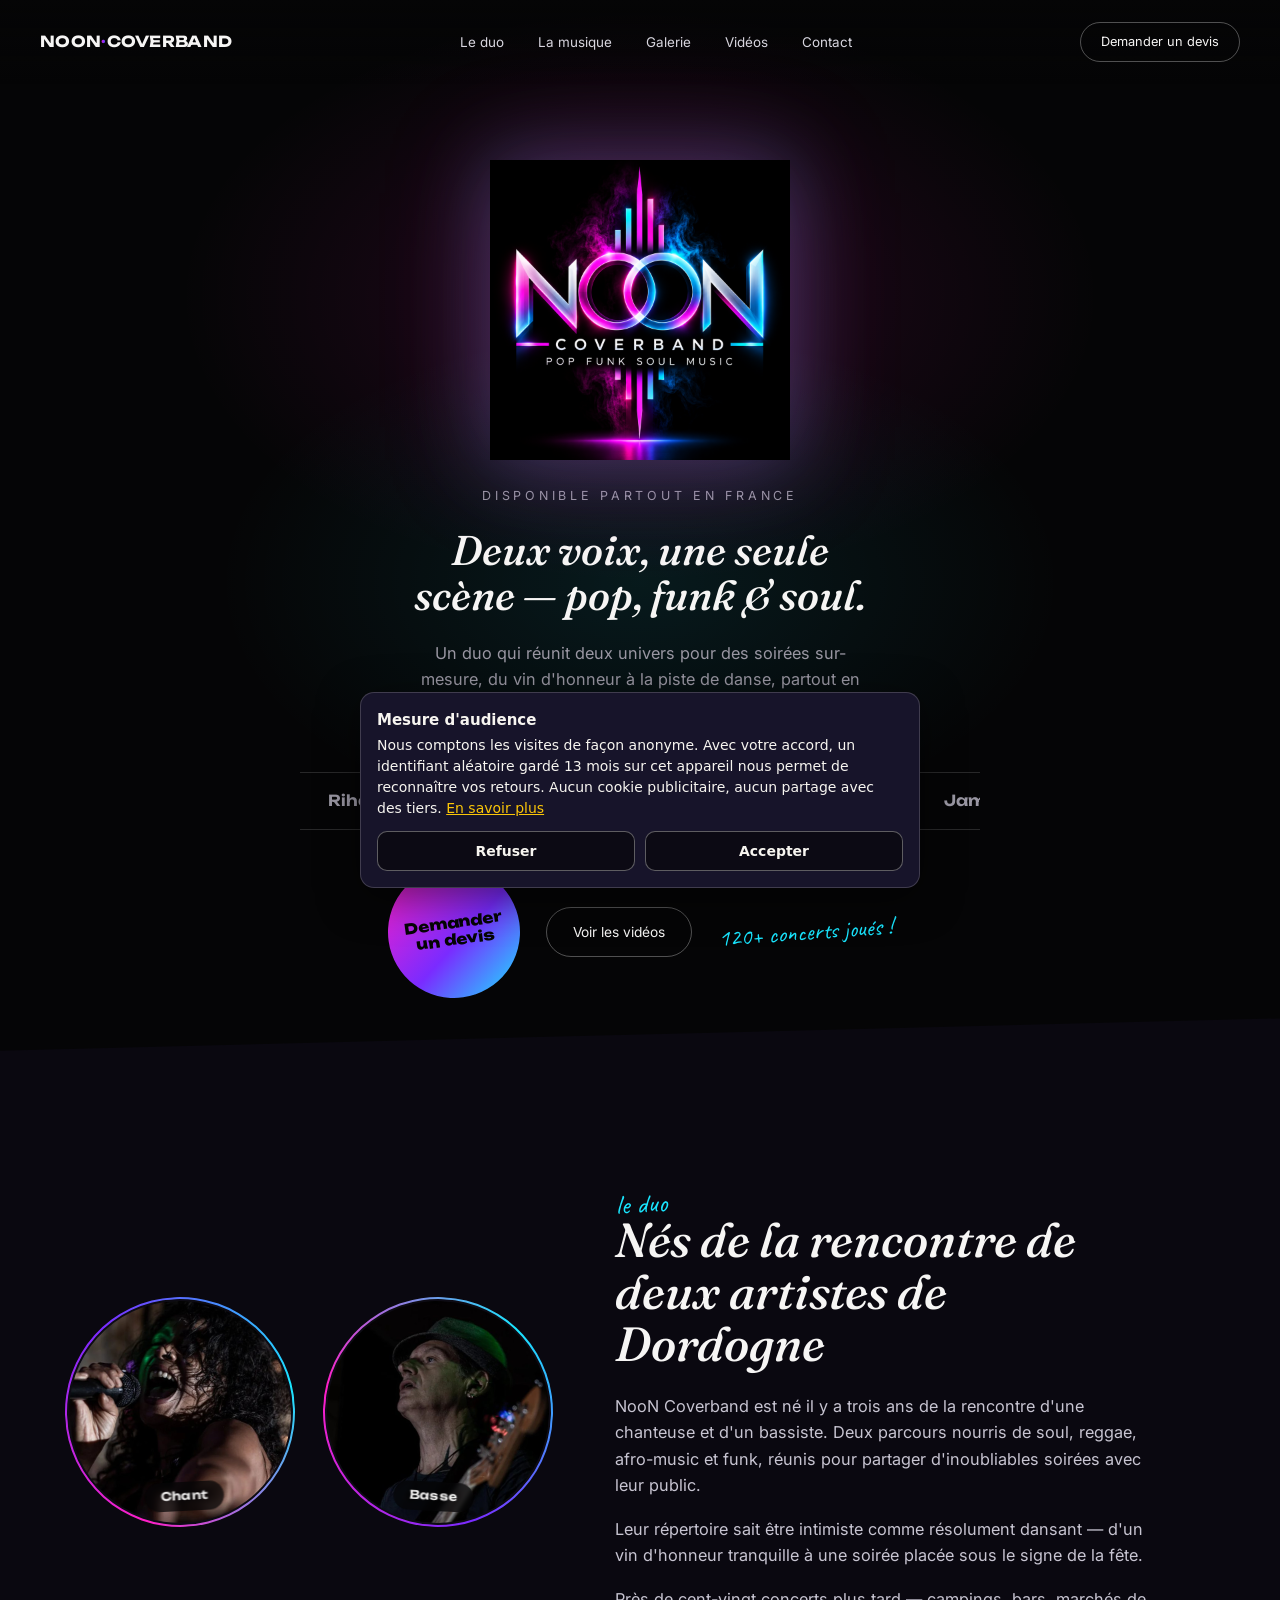
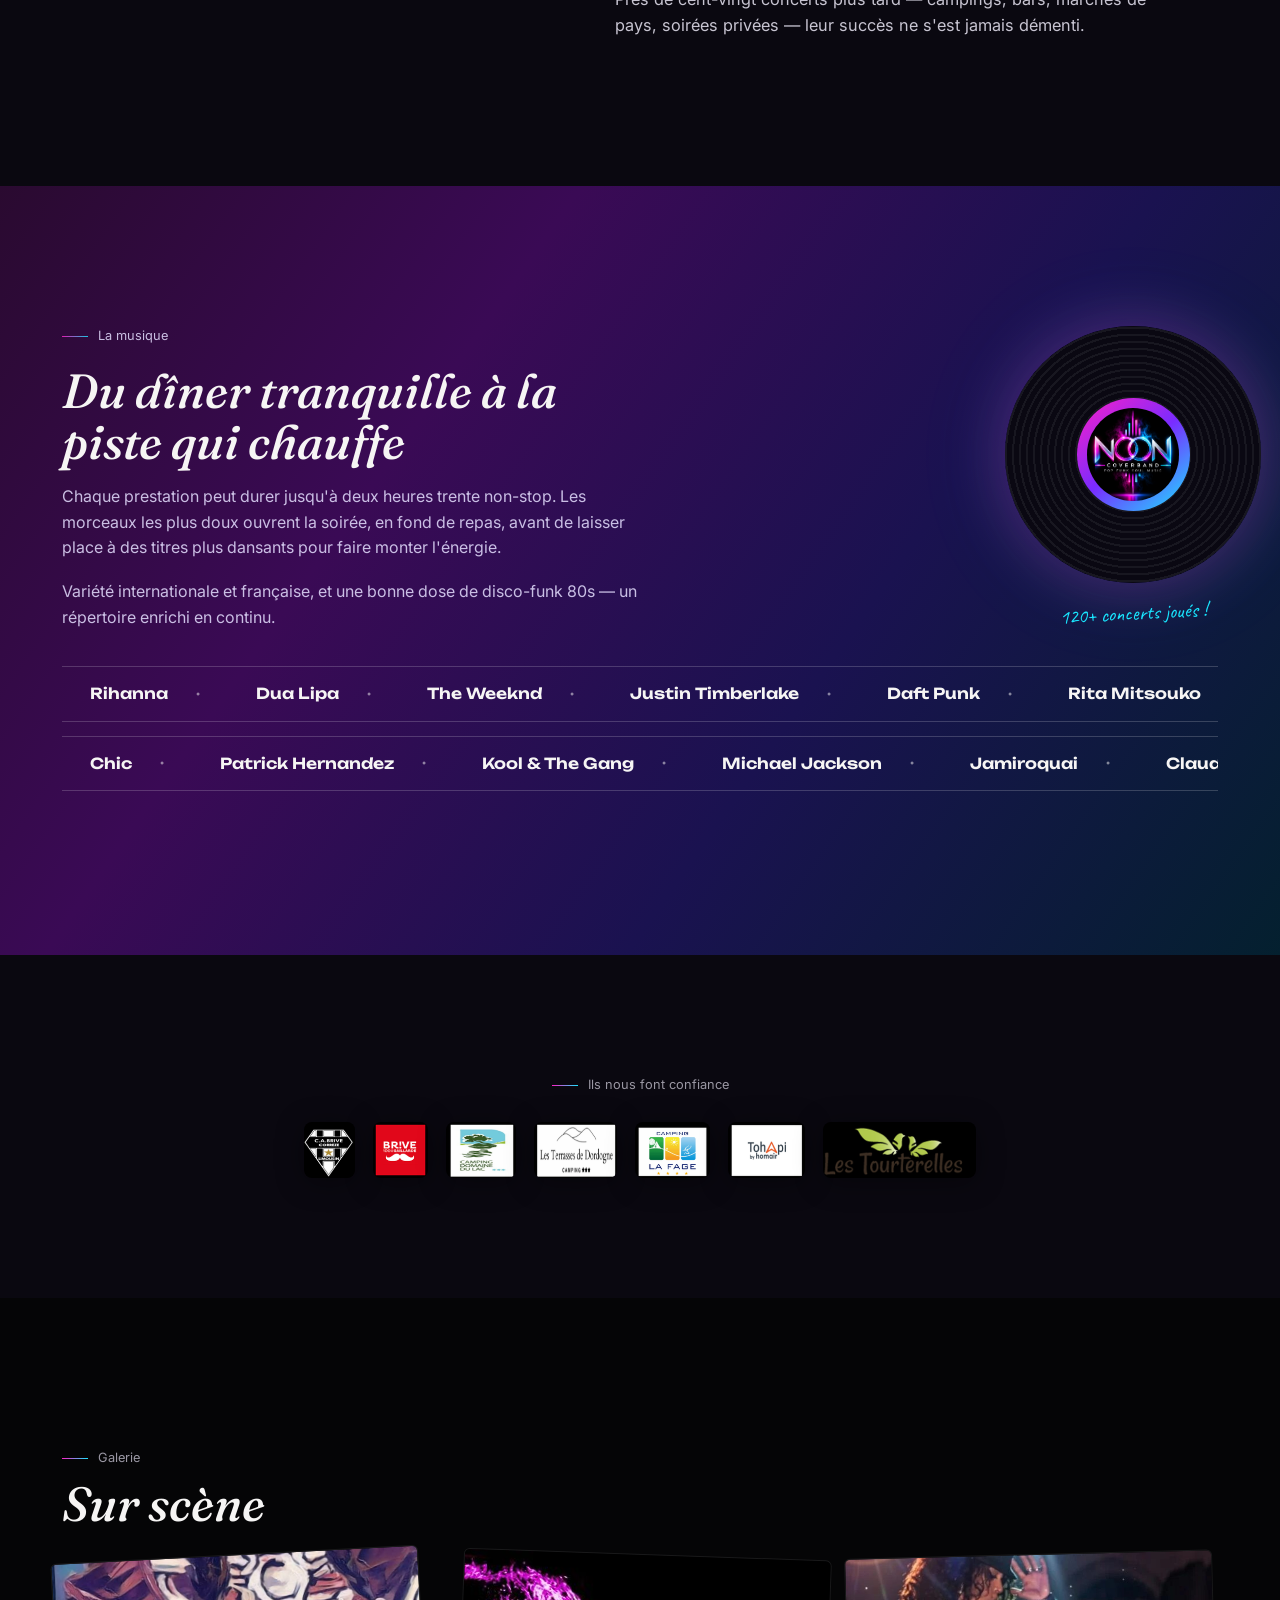
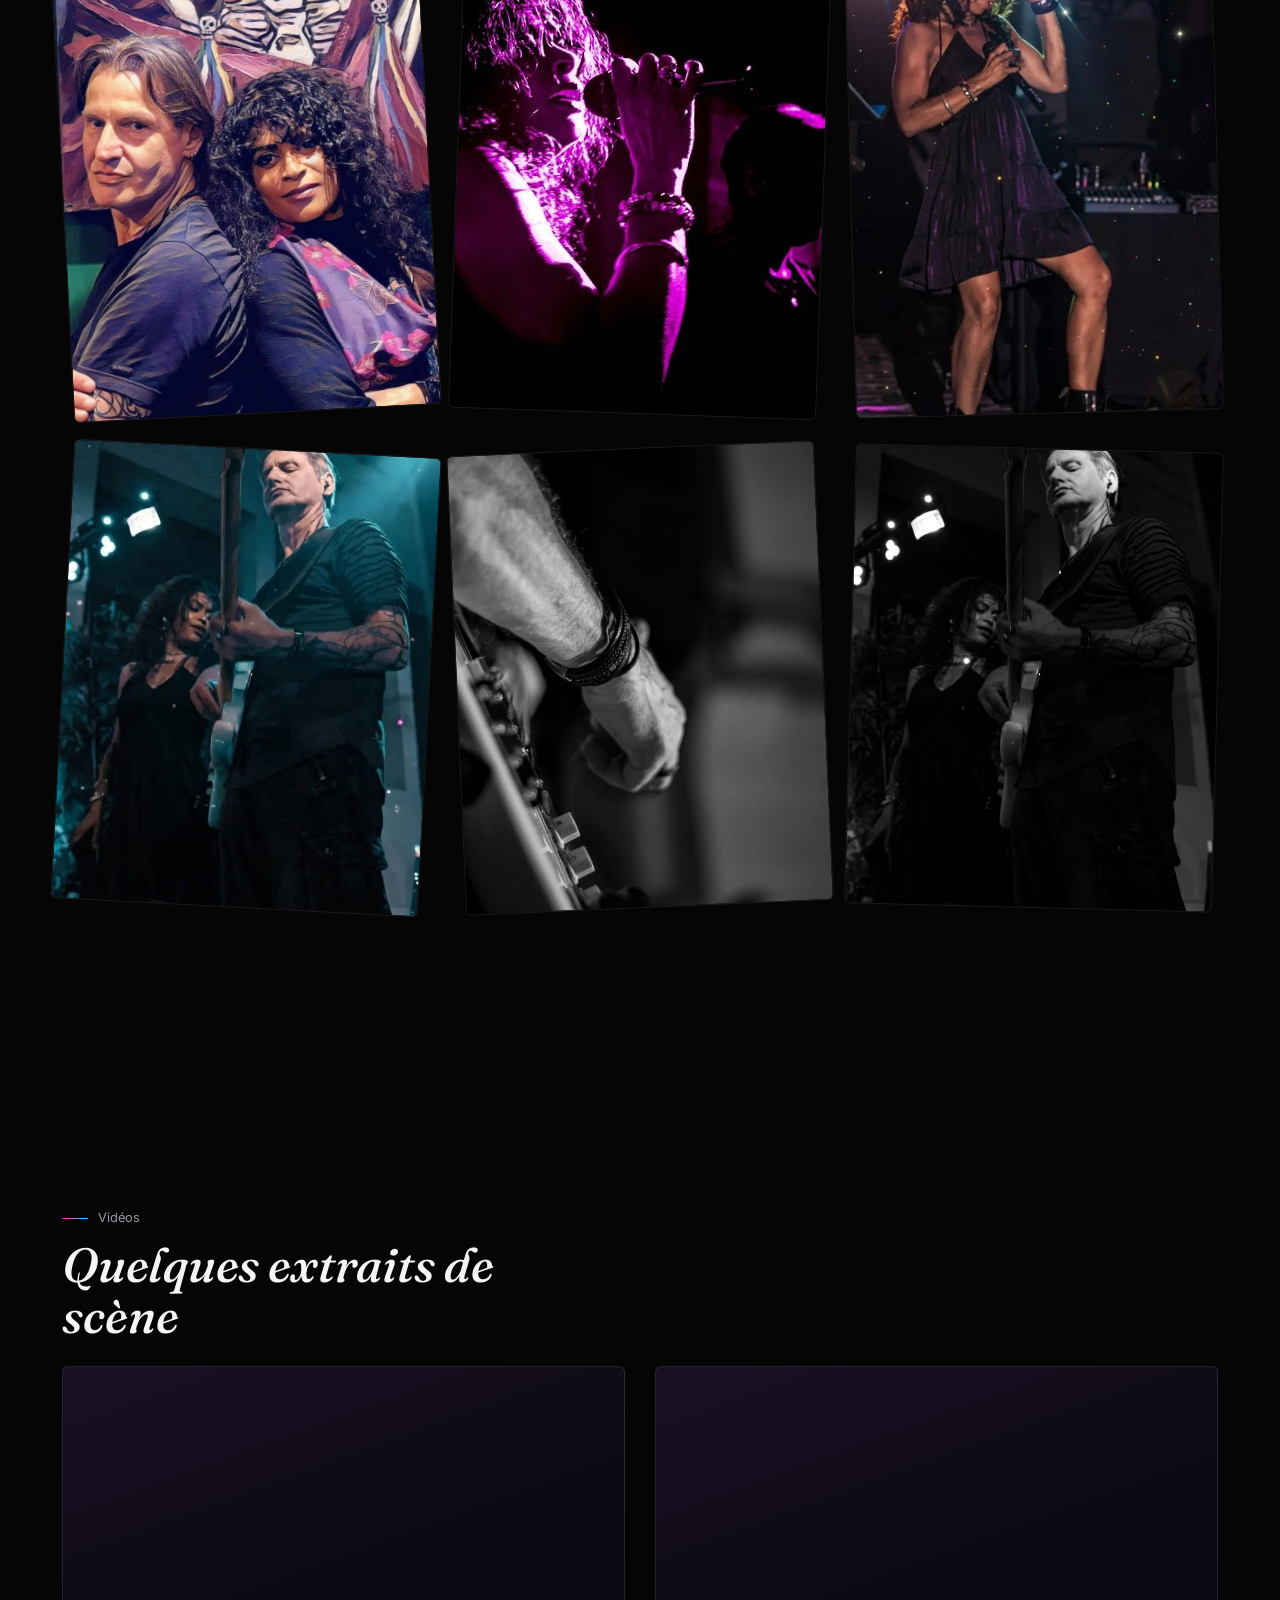
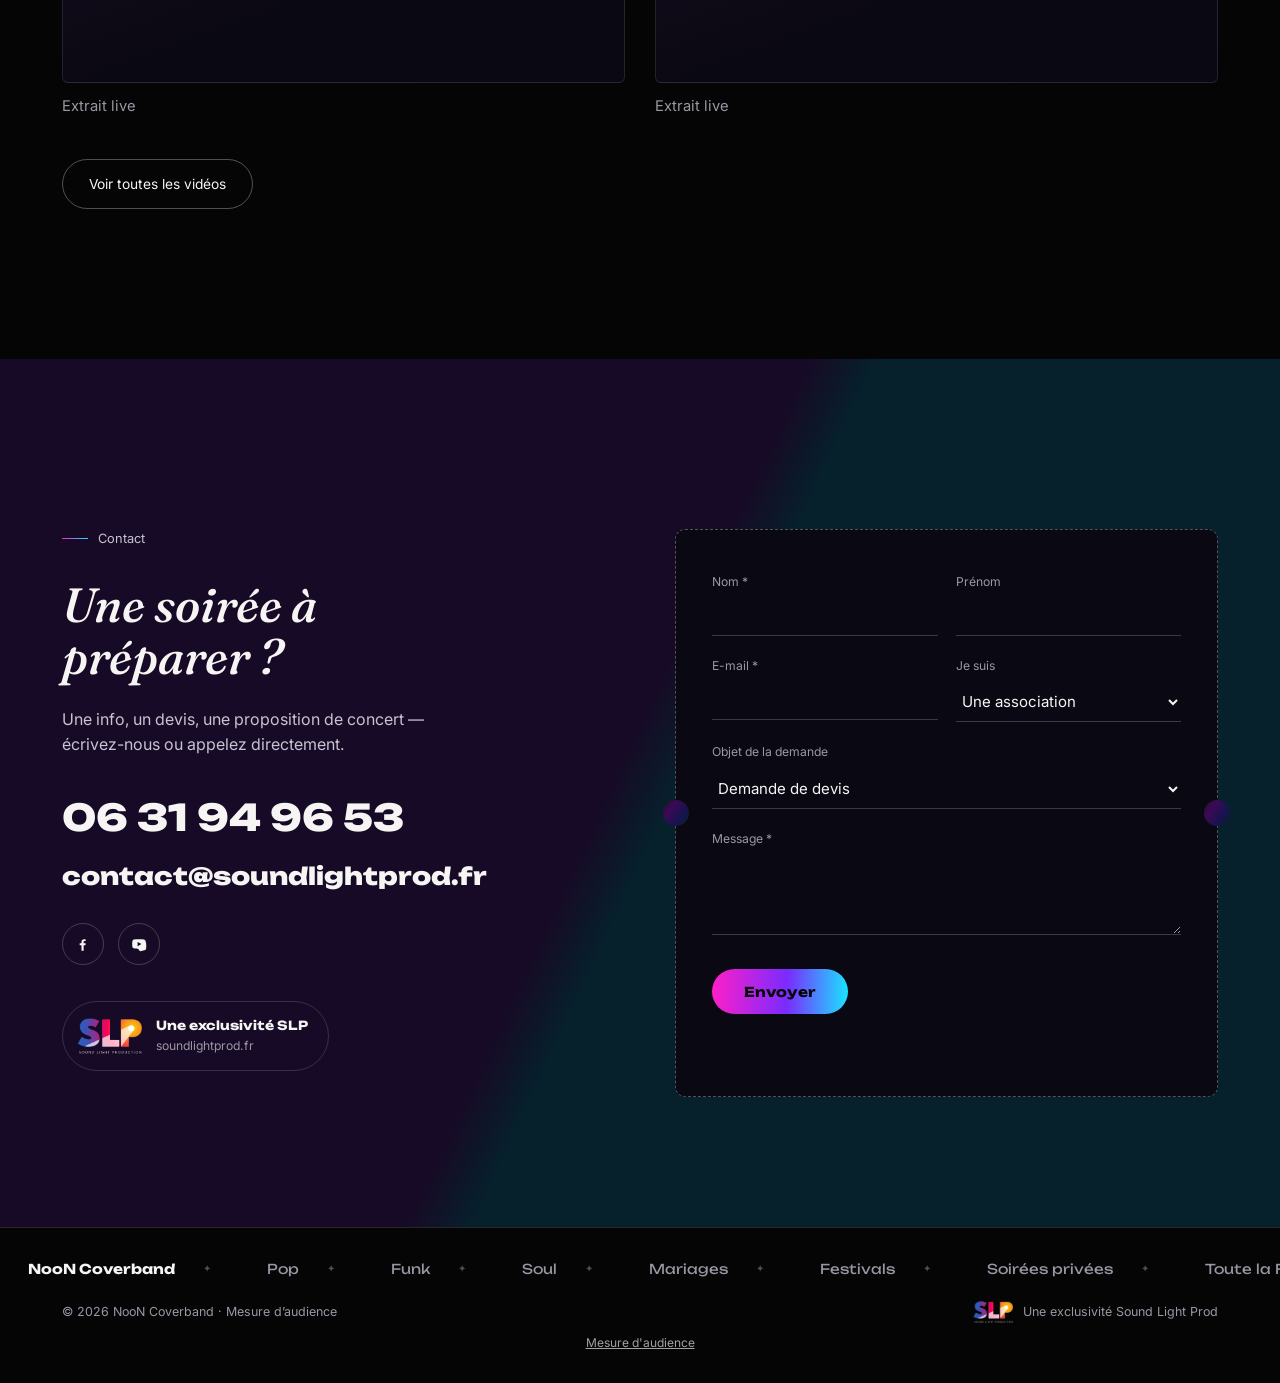
==== commit 5dd7046b: "Suivi des visites et mesure d'audience (modèle SLP)" ====
--- a/index.html
+++ b/index.html
@@ -8,6 +8,7 @@
 <link rel="preconnect" href="https://fonts.gstatic.com" crossorigin>
 <link href="https://fonts.googleapis.com/css2?family=Fraunces:ital,wght@0,400;0,500;1,500;1,600&family=Unbounded:wght@400;600;700;800;900&family=Caveat:wght@600;700&family=Inter:wght@400;500;600&display=swap" rel="stylesheet">
 <link rel="stylesheet" href="style.css">
+<script src="/consent.js" data-legal="/confidentialite"></script>
 </head>
 <body>
 
@@ -227,7 +228,7 @@
     </div>
   </div>
   <div class="footer-bottom">
-    <span>© 2026 NooN Coverband</span>
+    <span>© 2026 NooN Coverband · <a href="/confidentialite">Mesure d’audience</a></span>
     <a href="https://soundlightprod.fr" target="_blank" rel="noopener" class="footer-slp">
       <img src="slp-logo.png" alt="SLP">
       <span>Une exclusivité Sound Light Prod</span>
@@ -308,5 +309,11 @@
   });
 </script>
 
+<script>
+(function(){
+  var sid=null; try{ sid=sessionStorage.getItem('noon_visit_sid'); if(!sid){ sid=Date.now().toString(36)+Math.random().toString(36).slice(2); sessionStorage.setItem('noon_visit_sid',sid); } }catch(e){}
+  (function(){try{if(/[?&]notrack=1/.test(location.search))localStorage.setItem("slp_notrack","1");if(/[?&]notrack=0/.test(location.search))localStorage.removeItem("slp_notrack");if(localStorage.getItem("slp_notrack"))return Promise.resolve();}catch(e){}return fetch.apply(window,arguments);})("https://soundlightprod.fr/api/track-visit",{method:"POST",headers:{"Content-Type":"application/json"},body:JSON.stringify({artist_slug:"index",session_id:sid,site:"noon",ref:(function(){try{var q=new URLSearchParams(location.search),s=q.get("utm_source")||(q.get("utm_medium")==="email"?"email":"");if(s){var c=(q.get("utm_campaign")||"").toLowerCase().normalize("NFD").replace(/[^a-z0-9]+/g,"-").replace(/^-+|-+$/g,"").slice(0,50);return "https://emailing-"+s.toLowerCase().replace(/[^a-z0-9]+/g,"-").replace(/^-+|-+$/g,"")+(c?"."+c:"")+"/";}}catch(e){}return document.referrer;})()})}).catch(function(){});
+})();
+</script>
 </body>
 </html>
--- a/style.css
+++ b/style.css
@@ -41,9 +41,9 @@
   position:fixed;top:0;left:0;right:0;z-index:60;
   display:flex;align-items:center;justify-content:space-between;
   padding:22px 40px;
-  mix-blend-mode:difference;
   gap:12px;
   flex-wrap:nowrap;
+  background:linear-gradient(to bottom, rgba(5,5,6,.6), transparent);
 }
 .nav-mark{font-family:'Unbounded',sans-serif;font-weight:700;font-size:.95rem;letter-spacing:.02em;white-space:nowrap;flex-shrink:1;overflow:hidden;text-overflow:ellipsis;}
 nav ul{display:flex;gap:34px;list-style:none;}
@@ -65,7 +65,7 @@
 
 .nav-overlay{
   position:fixed;inset:0;background:rgba(0,0,0,.55);
-  opacity:0;pointer-events:none;transition:opacity .3s ease;z-index:64;
+  opacity:0;pointer-events:none;transition:opacity .3s ease;z-index:55;
 }
 .nav-overlay.active{opacity:1;pointer-events:auto;}
 
@@ -292,7 +292,7 @@
   transition:border-color .2s ease;
 }
 .slp-badge:hover{border-color:var(--cyan);}
-.slp-badge img{width:40px;height:40px;border-radius:50%;flex-shrink:0;}
+.slp-badge img{height:36px;width:auto;flex-shrink:0;}
 .slp-badge .slp-text{display:flex;flex-direction:column;}
 .slp-badge .slp-text b{font-family:'Unbounded',sans-serif;font-size:.78rem;font-weight:700;}
 .slp-badge .slp-text span{font-size:.76rem;color:var(--muted);}
@@ -303,7 +303,6 @@
   border:1.5px dashed rgba(255,255,255,.3);
   border-radius:10px;
   padding:42px 36px;
-  transform:rotate(1.4deg);
 }
 .ticket::before, .ticket::after{
   content:"";position:absolute;top:50%;transform:translateY(-50%);
@@ -340,7 +339,7 @@
 .footer-ticker b{color:var(--ink);}
 .footer-bottom{display:flex;justify-content:space-between;align-items:center;flex-wrap:wrap;gap:14px;padding:22px 32px 0;color:var(--muted);font-size:.78rem;max-width:1220px;margin:0 auto;}
 .footer-slp{display:inline-flex;align-items:center;gap:10px;color:var(--muted);}
-.footer-slp img{width:26px;height:26px;border-radius:50%;}
+.footer-slp img{height:22px;width:auto;}
 .footer-slp:hover{color:var(--cyan);}
 
 /* ---------- misc reusable ---------- */
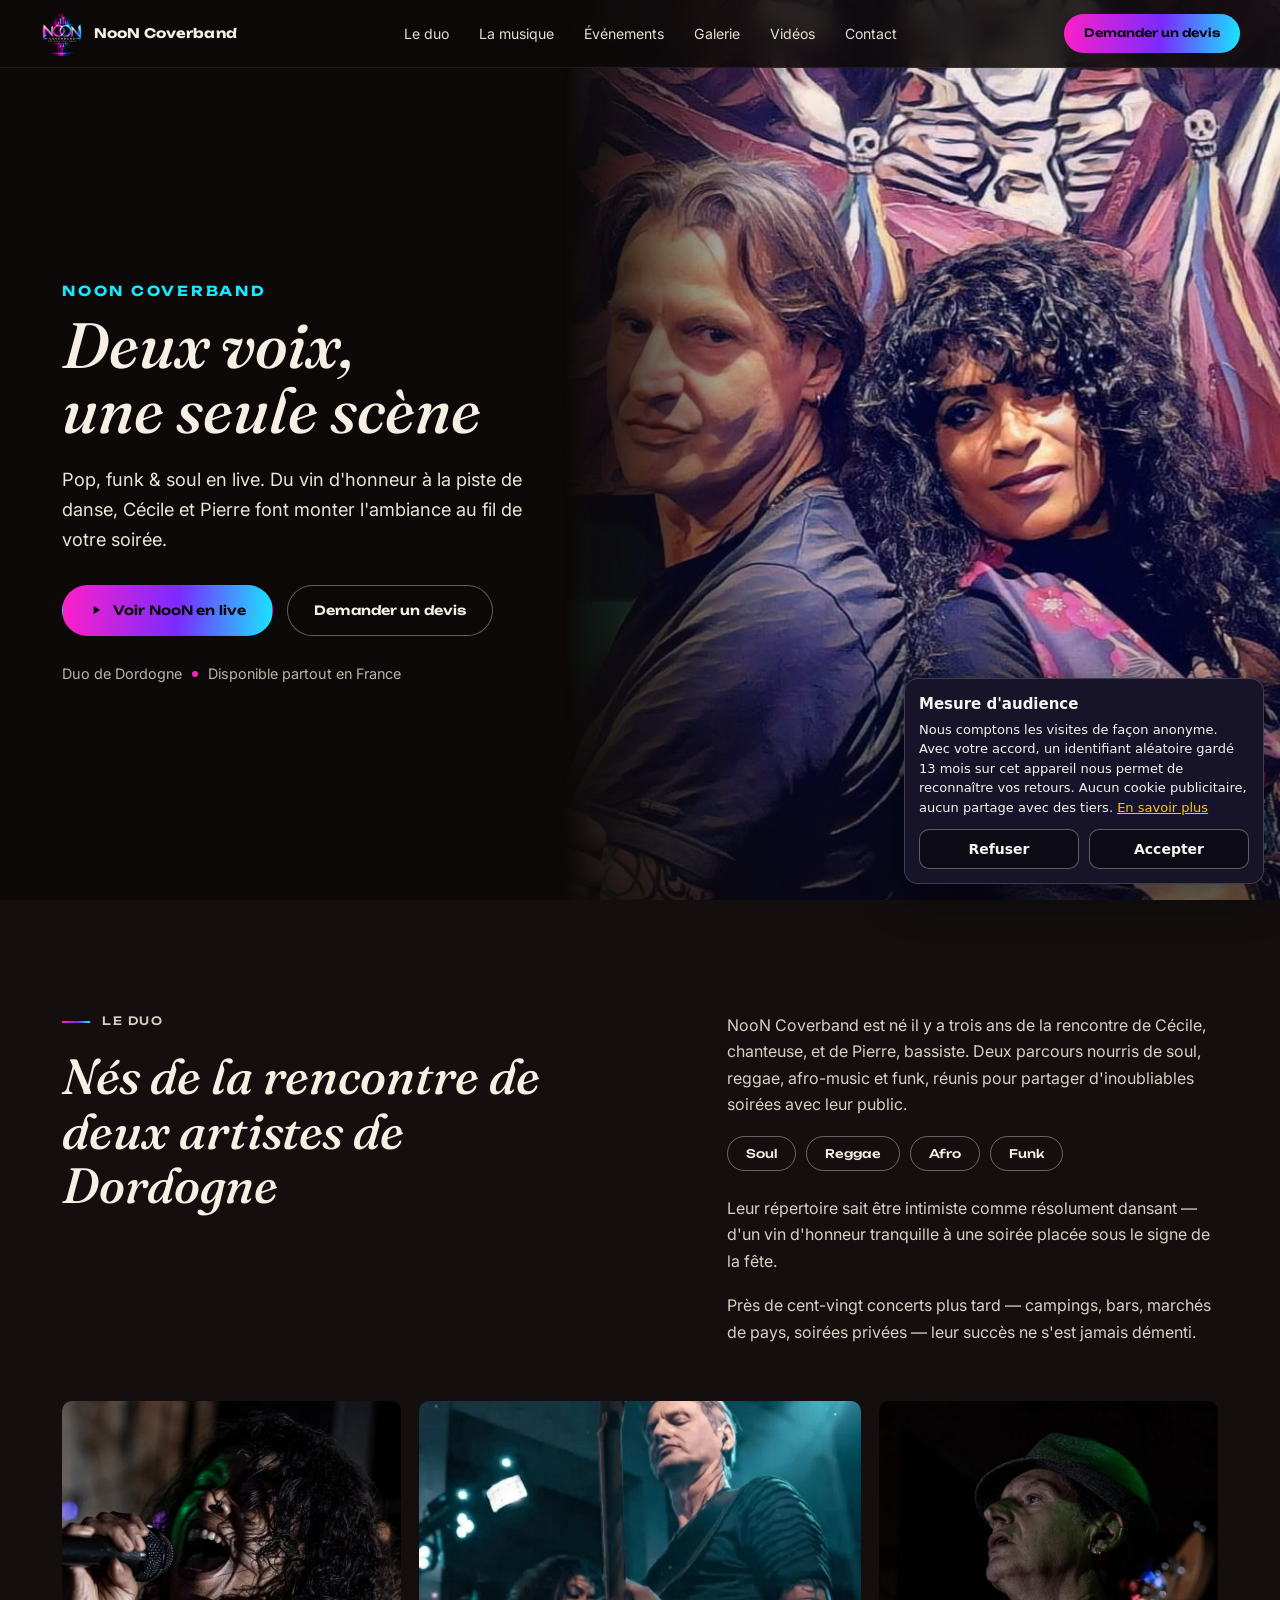
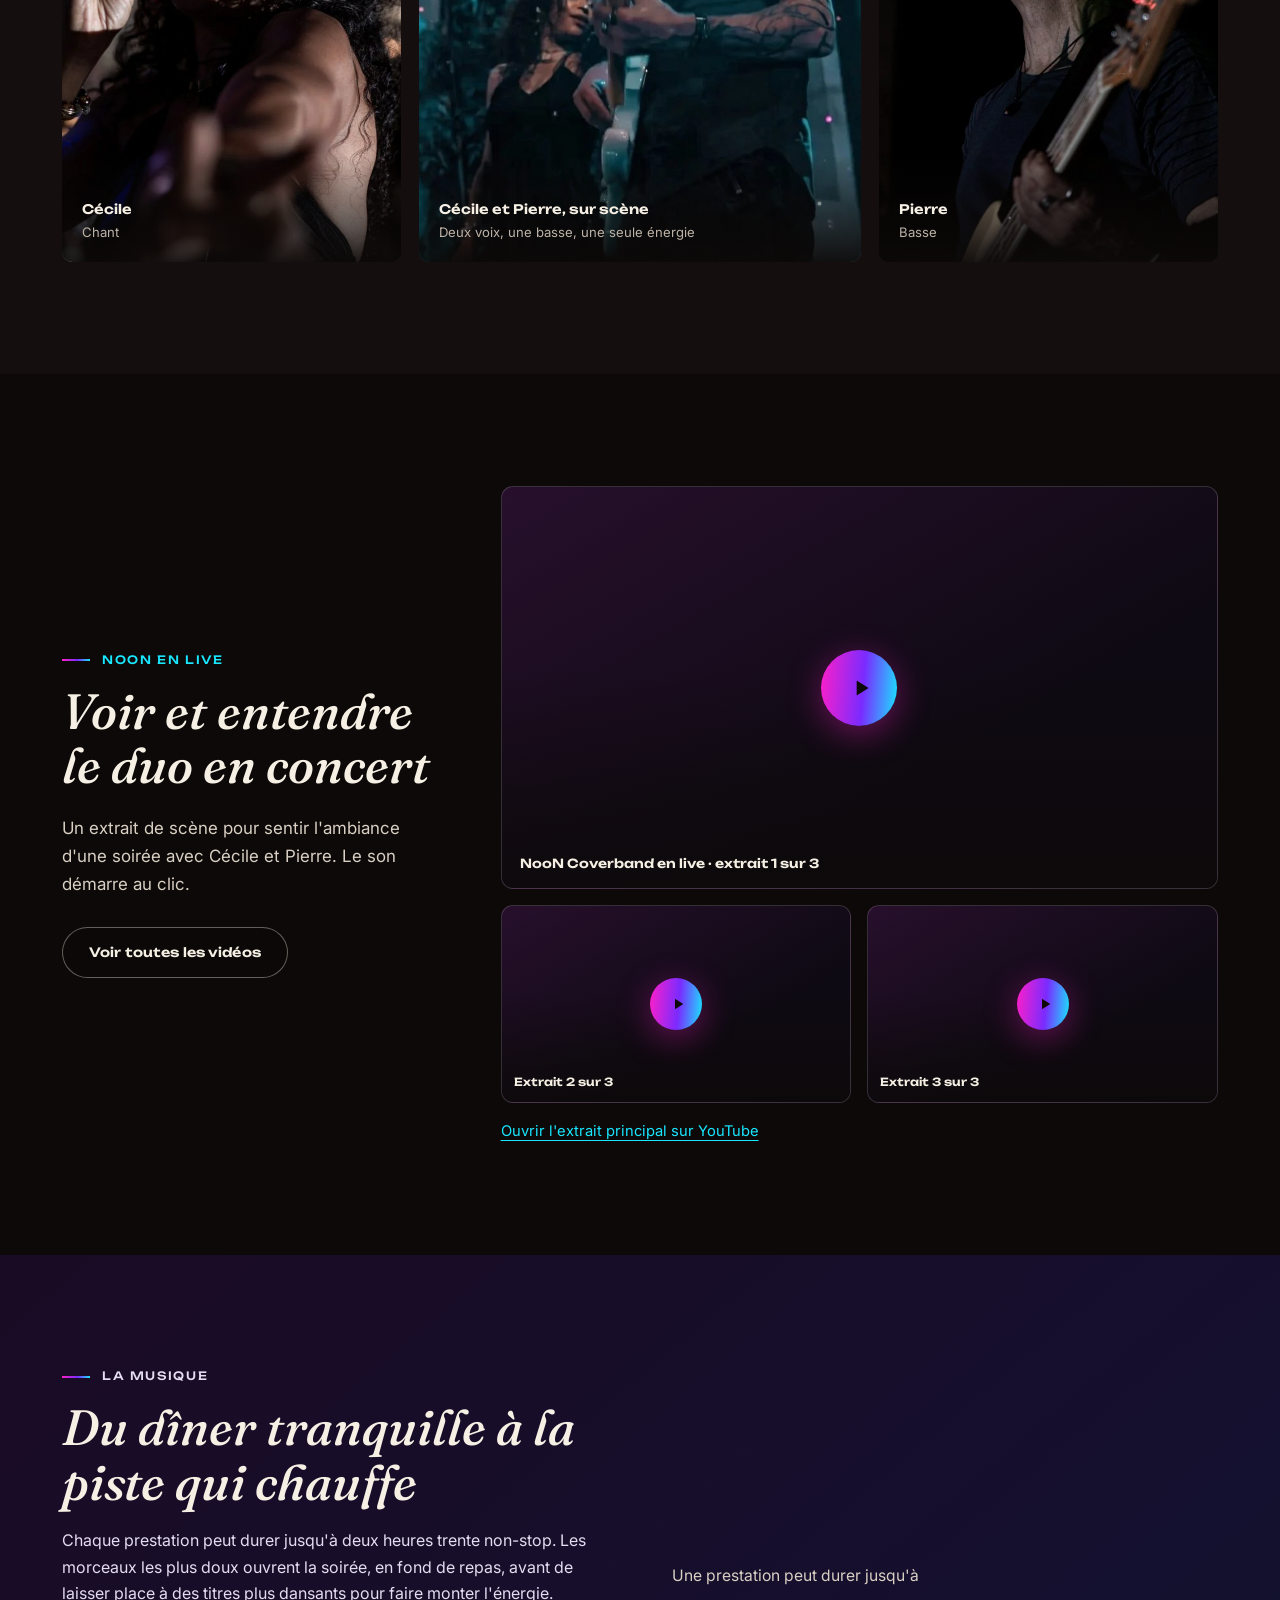
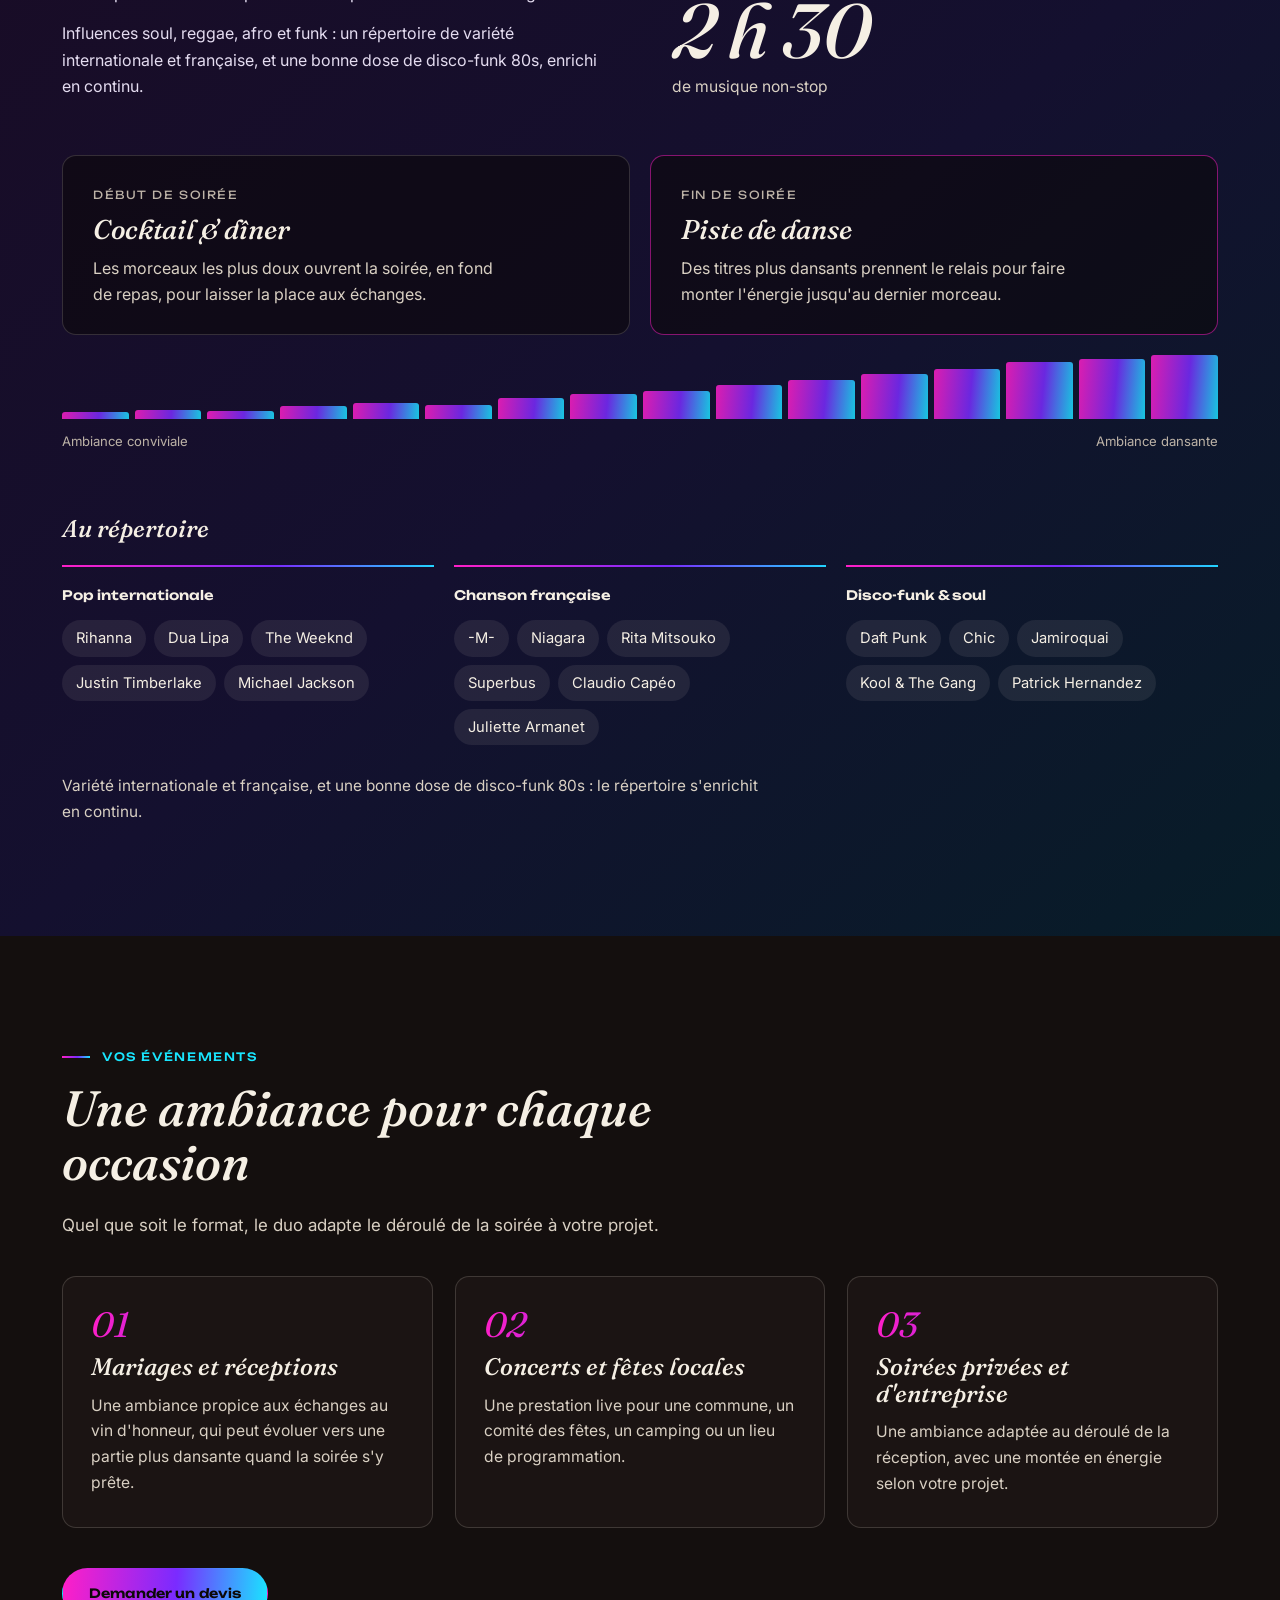
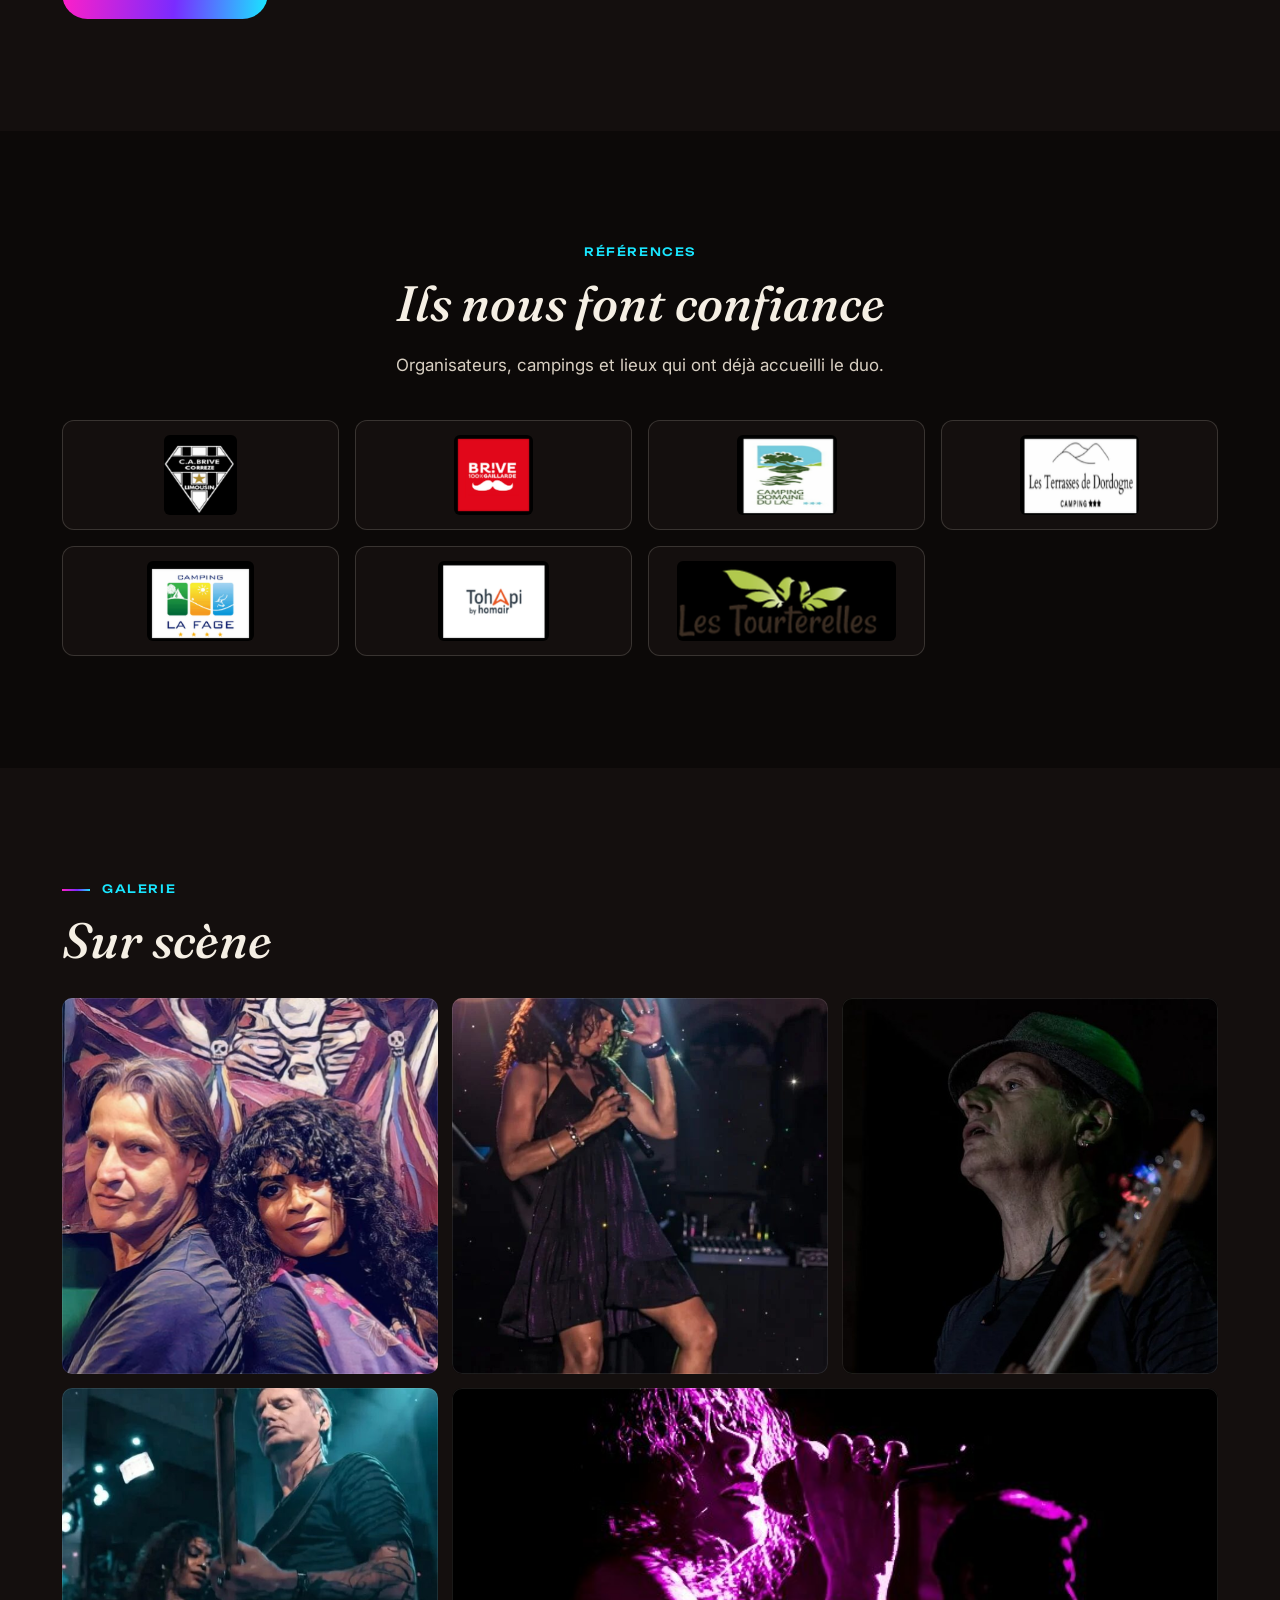
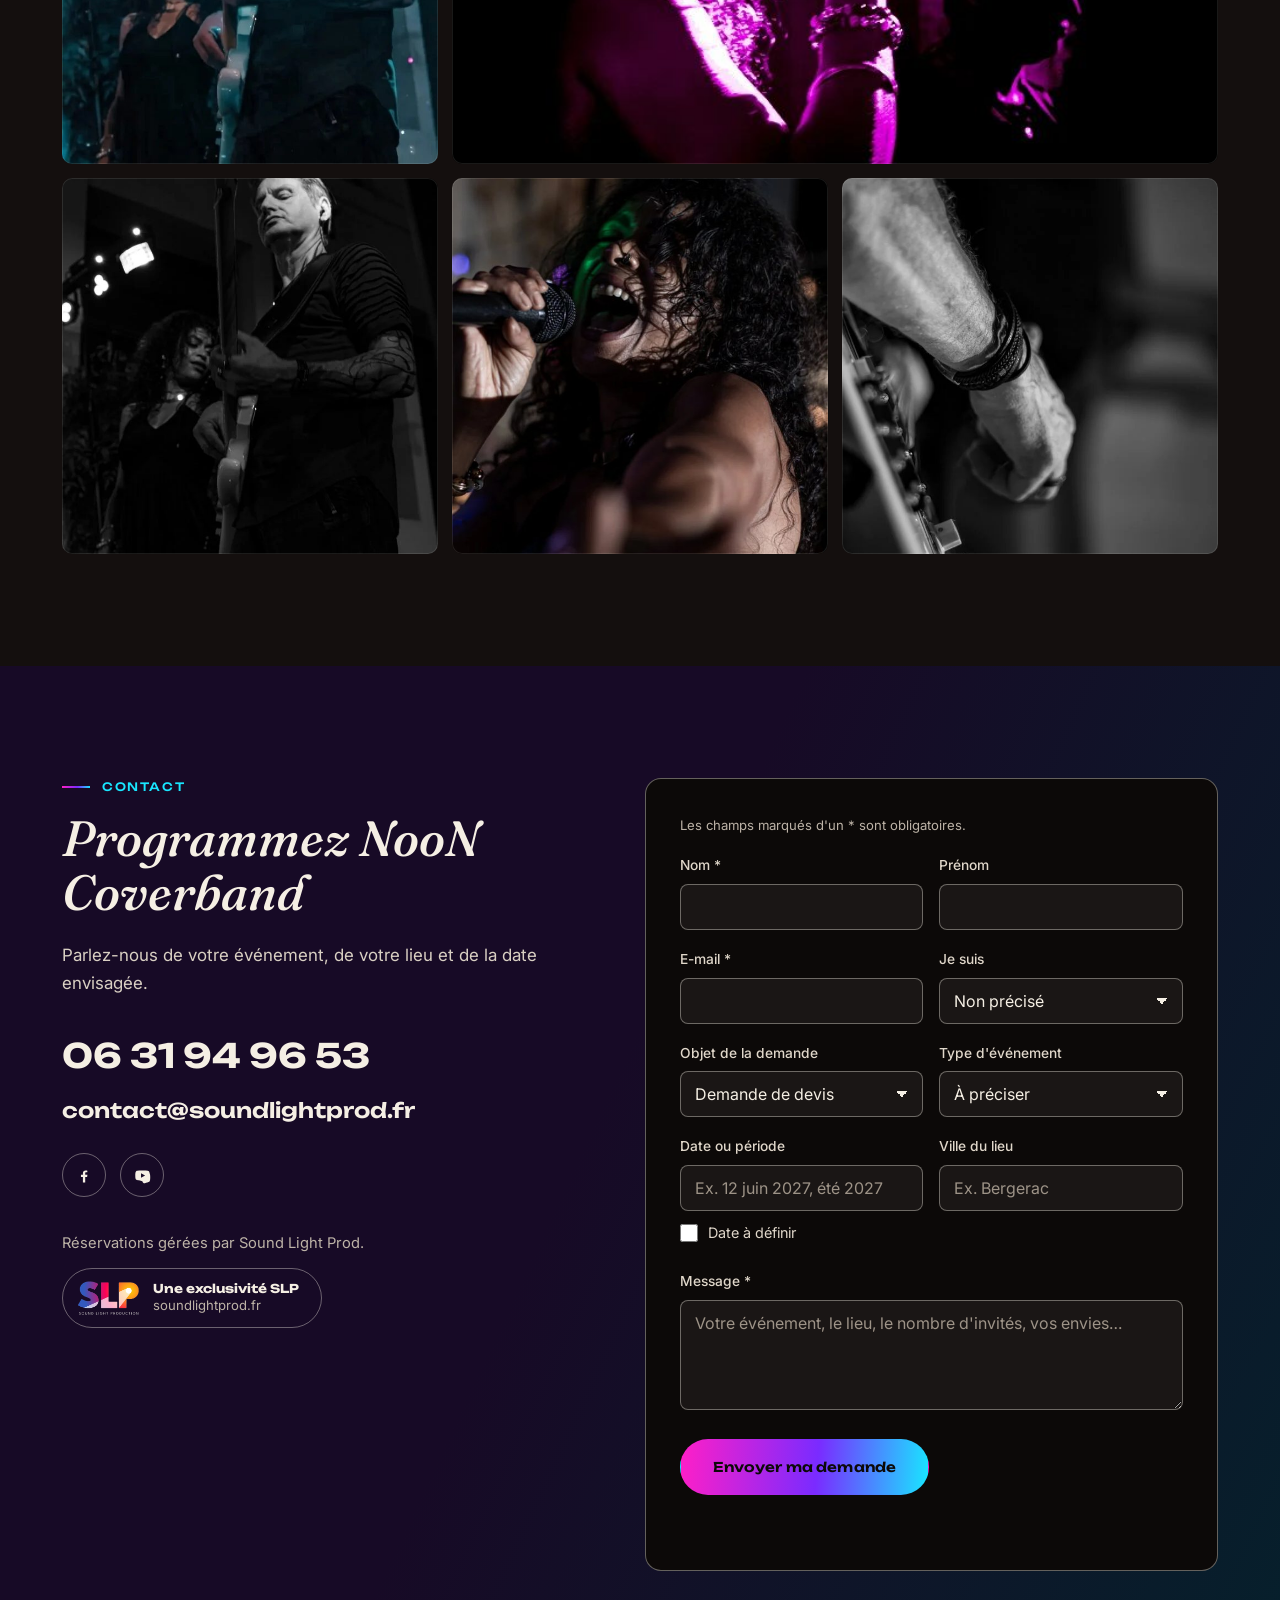
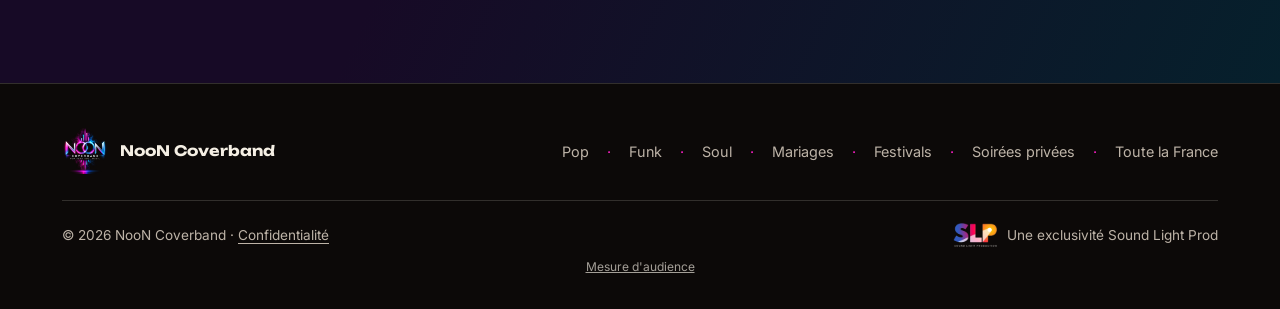
==== commit 601cee23: "Refonte de l'accueil et de la page Vidéos (prévisualisation)" ====
--- a/index.html
+++ b/index.html
@@ -3,311 +3,388 @@
 <head>
 <meta charset="UTF-8">
 <meta name="viewport" content="width=device-width, initial-scale=1.0">
-<title>NooN Coverband — Pop Funk Soul Music</title>
+<title>NooN Coverband | Duo pop, funk et soul en Dordogne</title>
+<meta name="description" content="NooN Coverband, duo live pop, funk et soul : mariages, concerts et fêtes locales, soirées privées et d'entreprise. Basé en Dordogne, disponible partout en France.">
+<link rel="canonical" href="https://nooncoverband.com/">
+<meta property="og:type" content="website">
+<meta property="og:locale" content="fr_FR">
+<meta property="og:site_name" content="NooN Coverband">
+<meta property="og:title" content="NooN Coverband | Duo pop, funk et soul en Dordogne">
+<meta property="og:description" content="Deux voix, une seule scène. Pop, funk &amp; soul en live, du vin d'honneur à la piste de danse. Disponible partout en France.">
+<meta property="og:url" content="https://nooncoverband.com/">
+<meta property="og:image" content="https://nooncoverband.com/og-noon.jpg">
+<meta property="og:image:width" content="1200">
+<meta property="og:image:height" content="630">
+<meta property="og:image:alt" content="Pierre et Cécile, le duo NooN Coverband, à côté du logo du groupe">
+<meta name="twitter:card" content="summary_large_image">
+<meta name="theme-color" content="#0c0908">
+<link rel="icon" type="image/png" href="logo-mark-176.png">
+<link rel="preload" as="image" href="photo-01.jpg" fetchpriority="high">
 <link rel="preconnect" href="https://fonts.googleapis.com">
 <link rel="preconnect" href="https://fonts.gstatic.com" crossorigin>
-<link href="https://fonts.googleapis.com/css2?family=Fraunces:ital,wght@0,400;0,500;1,500;1,600&family=Unbounded:wght@400;600;700;800;900&family=Caveat:wght@600;700&family=Inter:wght@400;500;600&display=swap" rel="stylesheet">
+<link href="https://fonts.googleapis.com/css2?family=Fraunces:ital,wght@0,400;1,500;1,600&family=Unbounded:wght@500;600;700&family=Inter:wght@400;500;600&display=swap" rel="stylesheet">
 <link rel="stylesheet" href="style.css">
+<script type="application/ld+json">
+{"@context":"https://schema.org","@type":"MusicGroup","name":"NooN Coverband","url":"https://nooncoverband.com/","image":"https://nooncoverband.com/og-noon.jpg","genre":["Pop","Funk","Soul"],"description":"Duo live pop, funk et soul pour mariages, concerts et fêtes locales, soirées privées et d'entreprise. Basé en Dordogne, disponible partout en France.","areaServed":"France","sameAs":["https://www.facebook.com/profile.php?id=100090718356128","https://www.youtube.com/@NooNCoverBand"]}
+</script>
 <script src="/consent.js" data-legal="/confidentialite"></script>
 </head>
 <body>
+<a class="skip-link" href="#contenu">Aller au contenu</a>
 
 <header>
-  <div class="nav-mark">NOON<span class="grad-text">·</span>COVERBAND</div>
-  <nav>
+  <a href="/" class="nav-mark" aria-label="NooN Coverband, accueil">
+    <img src="logo-mark-176.png" alt="" width="44" height="44">
+    <span>NooN Coverband</span>
+  </a>
+  <nav aria-label="Navigation principale">
     <ul>
-      <li><a href="index.html#duo">Le duo</a></li>
-      <li><a href="index.html#musique">La musique</a></li>
-      <li><a href="index.html#galerie">Galerie</a></li>
-      <li><a href="videos.html">Vidéos</a></li>
-      <li><a href="index.html#contact">Contact</a></li>
+      <li><a href="/#duo">Le duo</a></li>
+      <li><a href="/#musique">La musique</a></li>
+      <li class="nav-events"><a href="/#evenements">Événements</a></li>
+      <li><a href="/#galerie">Galerie</a></li>
+      <li><a href="/videos">Vidéos</a></li>
+      <li><a href="/#contact">Contact</a></li>
     </ul>
   </nav>
-  <a href="index.html#contact" class="nav-cta">Demander un devis</a>
+  <a href="/#contact" class="nav-cta" aria-label="Demander un devis"><span class="long">Demander un devis</span><span class="short" aria-hidden="true">Devis</span></a>
   <button class="nav-toggle" id="navToggle" aria-label="Menu" aria-expanded="false">
     <span></span><span></span><span></span>
   </button>
 </header>
 <div class="nav-overlay" id="navOverlay"></div>
 
-<section class="hero">
-  <div class="hero-stage">
-    <img src="logo.png" alt="NooN Coverband" class="hero-logo">
-    <p class="hero-kicker">DISPONIBLE PARTOUT EN FRANCE</p>
-    <h1 class="hero-sub">Deux voix, une seule scène — pop, funk &amp; soul.</h1>
-    <p class="hero-desc">Un duo qui réunit deux univers pour des soirées sur-mesure, du vin d'honneur à la piste de danse, partout en France.</p>
-
-    <div class="hero-ticker ticker">
-      <div class="ticker-inner">
-        <span>Rihanna</span><span>Daft Punk</span><span>Chic</span><span>-M-</span><span>Jamiroquai</span><span>Dua Lipa</span><span>Kool &amp; The Gang</span><span>Niagara</span>
-        <span>Rihanna</span><span>Daft Punk</span><span>Chic</span><span>-M-</span><span>Jamiroquai</span><span>Dua Lipa</span><span>Kool &amp; The Gang</span><span>Niagara</span>
-      </div>
-    </div>
-
-    <div class="hero-actions">
-      <a href="index.html#contact" class="stamp">Demander<br>un devis</a>
-      <a href="videos.html" class="btn-ghost">Voir les vidéos</a>
-      <span class="hero-note">120+ concerts joués !</span>
-    </div>
-  </div>
-</section>
-
-<section class="duo" id="duo">
-  <div class="wrap duo-grid">
-    <div class="portrait-stack">
-      <div class="portrait p1">
-        <img src="portrait-chant.jpg" alt="Chant" class="portrait-photo">
-        <span class="portrait-role">Chant</span>
-      </div>
-      <div class="portrait p2">
-        <img src="portrait-basse.jpg" alt="Basse" class="portrait-photo">
-        <span class="portrait-role">Basse</span>
-      </div>
-    </div>
-    <div class="duo-copy">
-      <span class="scribble">le duo</span>
-      <h2 class="h2">Nés de la rencontre de deux artistes de Dordogne</h2>
-      <p>NooN Coverband est né il y a trois ans de la rencontre d'une chanteuse et d'un bassiste. Deux parcours nourris de soul, reggae, afro-music et funk, réunis pour partager d'inoubliables soirées avec leur public.</p>
-      <p>Leur répertoire sait être intimiste comme résolument dansant — d'un vin d'honneur tranquille à une soirée placée sous le signe de la fête.</p>
-      <p>Près de cent-vingt concerts plus tard — campings, bars, marchés de pays, soirées privées — leur succès ne s'est jamais démenti.</p>
-    </div>
-  </div>
-</section>
-
-<section class="musique" id="musique">
-  <div class="wrap">
-    <div class="music-top">
-      <div class="music-heading">
+<main id="contenu">
+
+<!-- ============ OUVERTURE ============ -->
+<section class="hero" aria-labelledby="hero-title">
+  <div class="hero-media">
+    <img src="photo-01.jpg" width="756" height="986" fetchpriority="high" alt="Pierre et Cécile, les deux membres de NooN Coverband, côte à côte et souriants devant une fresque colorée">
+  </div>
+  <div class="hero-inner">
+    <div class="hero-copy">
+      <h1 id="hero-title">
+        <span class="hero-name">NooN Coverband</span>
+        <span class="hero-title">Deux voix,<br>une seule scène</span>
+      </h1>
+      <p class="hero-lead">Pop, funk &amp; soul en live. Du vin d'honneur à la piste de danse, Cécile et Pierre font monter l'ambiance au fil de votre soirée.</p>
+      <div class="hero-actions">
+        <a href="#live" class="btn btn-primary"><svg viewBox="0 0 24 24" aria-hidden="true"><path d="M8 5v14l11-7z"/></svg>Voir NooN en live</a>
+        <a href="#contact" class="btn btn-outline">Demander un devis</a>
+      </div>
+      <p class="hero-meta"><span>Duo de Dordogne</span><i aria-hidden="true"></i><span>Disponible partout en France</span></p>
+    </div>
+  </div>
+</section>
+
+<!-- ============ LE DUO ============ -->
+<section class="duo section-pad" id="duo" aria-labelledby="duo-title">
+  <div class="wrap">
+    <div class="duo-text">
+      <div>
+        <p class="eyebrow">Le duo</p>
+        <h2 class="h2" id="duo-title">Nés de la rencontre de deux artistes de Dordogne</h2>
+      </div>
+      <div>
+        <p>NooN Coverband est né il y a trois ans de la rencontre de Cécile, chanteuse, et de Pierre, bassiste. Deux parcours nourris de soul, reggae, afro-music et funk, réunis pour partager d'inoubliables soirées avec leur public.</p>
+        <ul class="influences" aria-label="Influences">
+          <li>Soul</li><li>Reggae</li><li>Afro</li><li>Funk</li>
+        </ul>
+        <p>Leur répertoire sait être intimiste comme résolument dansant — d'un vin d'honneur tranquille à une soirée placée sous le signe de la fête.</p>
+        <p>Près de cent-vingt concerts plus tard — campings, bars, marchés de pays, soirées privées — leur succès ne s'est jamais démenti.</p>
+      </div>
+    </div>
+
+    <div class="duo-photos">
+      <figure class="duo-photo p-chant">
+        <img src="portrait-chant.jpg" width="600" height="900" loading="lazy" alt="Portrait de Cécile, cheveux bouclés, chantant au micro sous une lumière verte">
+        <figcaption>Cécile<small>Chant</small></figcaption>
+      </figure>
+      <figure class="duo-photo center">
+        <img src="photo-04.jpg" width="683" height="1024" loading="lazy" alt="Pierre jouant de la basse sur scène, Cécile derrière lui, dans une lumière bleutée">
+        <figcaption>Cécile et Pierre, sur scène<small>Deux voix, une basse, une seule énergie</small></figcaption>
+      </figure>
+      <figure class="duo-photo p-basse">
+        <img src="portrait-basse.jpg" width="600" height="900" loading="lazy" alt="Portrait de Pierre, chapeau vert sur la tête, la basse contre lui, regardant vers le haut">
+        <figcaption>Pierre<small>Basse</small></figcaption>
+      </figure>
+    </div>
+  </div>
+</section>
+
+<!-- ============ NOON EN LIVE ============ -->
+<section class="live section-pad" id="live" aria-labelledby="live-title">
+  <div class="wrap live-grid">
+    <div class="live-copy">
+      <p class="eyebrow">NooN en live</p>
+      <h2 class="h2" id="live-title">Voir et entendre le duo en concert</h2>
+      <p class="lead">Un extrait de scène pour sentir l'ambiance d'une soirée avec Cécile et Pierre. Le son démarre au clic.</p>
+      <div class="live-links">
+        <a href="/videos" class="btn btn-outline">Voir toutes les vidéos</a>
+      </div>
+    </div>
+    <div>
+      <!-- À valider avec NooN : choix de l'extrait principal, morceau et lieu de chaque captation -->
+      <div class="yt" data-id="AxXP9Pd6tFs" data-hd data-title="NooN Coverband en live, extrait 1 sur 3">
+        <button class="yt-btn" type="button" aria-label="Lancer la vidéo : NooN Coverband en live, extrait 1 sur 3">
+          <img src="https://i.ytimg.com/vi/AxXP9Pd6tFs/hqdefault.jpg" width="480" height="360" alt="" loading="lazy">
+          <span class="yt-play" aria-hidden="true"><svg viewBox="0 0 24 24"><path d="M8 5v14l11-7z"/></svg></span>
+          <span class="yt-label">NooN Coverband en live · extrait 1 sur 3</span>
+        </button>
+      </div>
+      <div class="live-more">
+        <div class="yt small" data-id="lz2G_UvzbSM" data-title="NooN Coverband en live, extrait 2 sur 3">
+          <button class="yt-btn" type="button" aria-label="Lancer la vidéo : NooN Coverband en live, extrait 2 sur 3">
+            <img src="https://i.ytimg.com/vi/lz2G_UvzbSM/hqdefault.jpg" width="480" height="360" alt="" loading="lazy">
+            <span class="yt-play" aria-hidden="true"><svg viewBox="0 0 24 24"><path d="M8 5v14l11-7z"/></svg></span>
+            <span class="yt-label">Extrait 2 sur 3</span>
+          </button>
+        </div>
+        <div class="yt small" data-id="h1sqE5CJxX4" data-title="NooN Coverband en live, extrait 3 sur 3">
+          <button class="yt-btn" type="button" aria-label="Lancer la vidéo : NooN Coverband en live, extrait 3 sur 3">
+            <img src="https://i.ytimg.com/vi/h1sqE5CJxX4/hqdefault.jpg" width="480" height="360" alt="" loading="lazy">
+            <span class="yt-play" aria-hidden="true"><svg viewBox="0 0 24 24"><path d="M8 5v14l11-7z"/></svg></span>
+            <span class="yt-label">Extrait 3 sur 3</span>
+          </button>
+        </div>
+      </div>
+      <p style="margin-top:14px;"><a class="text-link" href="https://www.youtube.com/watch?v=AxXP9Pd6tFs" target="_blank" rel="noopener">Ouvrir l'extrait principal sur YouTube</a></p>
+    </div>
+  </div>
+</section>
+
+<!-- ============ LA MUSIQUE ============ -->
+<section class="musique section-pad" id="musique" aria-labelledby="musique-title">
+  <div class="wrap">
+    <div class="music-intro">
+      <div>
         <p class="eyebrow">La musique</p>
-        <h2 class="h2">Du dîner tranquille à la piste qui chauffe</h2>
+        <h2 class="h2" id="musique-title">Du dîner tranquille à la piste qui chauffe</h2>
         <p>Chaque prestation peut durer jusqu'à deux heures trente non-stop. Les morceaux les plus doux ouvrent la soirée, en fond de repas, avant de laisser place à des titres plus dansants pour faire monter l'énergie.</p>
-        <p>Variété internationale et française, et une bonne dose de disco-funk 80s — un répertoire enrichi en continu.</p>
-      </div>
-      <div class="vinyl-block">
-        <div class="vinyl">
-          <div class="vinyl-label">
-            <img src="logo.png" alt="NooN Coverband" class="vinyl-logo">
-          </div>
-        </div>
-        <span class="scribble vinyl-caption">120+ concerts joués !</span>
-      </div>
-    </div>
-
-    <div class="repertoire-ticker">
-      <div class="ticker">
-        <div class="ticker-inner">
-          <span>Rihanna</span><span>Dua Lipa</span><span>The Weeknd</span><span>Justin Timberlake</span><span>Daft Punk</span><span>Rita Mitsouko</span><span>Niagara</span><span>Superbus</span>
-          <span>Rihanna</span><span>Dua Lipa</span><span>The Weeknd</span><span>Justin Timberlake</span><span>Daft Punk</span><span>Rita Mitsouko</span><span>Niagara</span><span>Superbus</span>
-        </div>
-      </div>
-      <div class="ticker">
-        <div class="ticker-inner rev">
-          <span>Chic</span><span>Patrick Hernandez</span><span>Kool &amp; The Gang</span><span>Michael Jackson</span><span>Jamiroquai</span><span>Claudio Capéo</span><span>Juliette Armanet</span><span>-M-</span>
-          <span>Chic</span><span>Patrick Hernandez</span><span>Kool &amp; The Gang</span><span>Michael Jackson</span><span>Jamiroquai</span><span>Claudio Capéo</span><span>Juliette Armanet</span><span>-M-</span>
-        </div>
-      </div>
-    </div>
-  </div>
-</section>
-
-<section class="confiance">
-  <div class="wrap">
-    <p class="eyebrow" style="justify-content:center;">Ils nous font confiance</p>
-    <div class="sticker-row logo-row">
-      <img src="partner-ca-brive.png" alt="C.A. Brive Corrèze Limousin" class="partner-logo">
-      <img src="partner-brive-gaillarde.png" alt="Brive 100% Gaillarde" class="partner-logo">
-      <img src="partner-camping-domaine-du-lac.png" alt="Camping Domaine du Lac" class="partner-logo">
-      <img src="partner-terrasses-dordogne.png" alt="Les Terrasses de Dordogne" class="partner-logo">
-      <img src="partner-camping-la-fage.png" alt="Camping La Fage" class="partner-logo">
-      <img src="partner-tohapi.png" alt="TohApi by Homair" class="partner-logo">
-      <img src="partner-les-tourterelles.png" alt="Les Tourterelles" class="partner-logo">
-    </div>
-  </div>
-</section>
-
-<section class="videos-section" id="galerie">
+        <p>Influences soul, reggae, afro et funk : un répertoire de variété internationale et française, et une bonne dose de disco-funk 80s, enrichi en continu.</p>
+      </div>
+      <div class="duration">
+        <span>Une prestation peut durer jusqu'à</span>
+        <b>2 h 30</b>
+        <span>de musique non-stop</span>
+      </div>
+    </div>
+
+    <div class="flow" aria-label="Déroulé d'une soirée">
+      <div class="flow-card">
+        <span class="step">Début de soirée</span>
+        <h3>Cocktail &amp; dîner</h3>
+        <p>Les morceaux les plus doux ouvrent la soirée, en fond de repas, pour laisser la place aux échanges.</p>
+      </div>
+      <div class="flow-card up">
+        <span class="step">Fin de soirée</span>
+        <h3>Piste de danse</h3>
+        <p>Des titres plus dansants prennent le relais pour faire monter l'énergie jusqu'au dernier morceau.</p>
+      </div>
+      <div class="energy" aria-hidden="true">
+        <i></i><i></i><i></i><i></i><i></i><i></i><i></i><i></i><i></i><i></i><i></i><i></i><i></i><i></i><i></i><i></i>
+      </div>
+      <div class="energy-caption" aria-hidden="true"><span>Ambiance conviviale</span><span>Ambiance dansante</span></div>
+    </div>
+
+    <div class="repertoire">
+      <h3 class="rep-title">Au répertoire</h3>
+      <!-- Regroupement des artistes par univers : à valider avec NooN -->
+      <div class="rep-grid">
+        <div class="rep-card">
+          <h4>Pop internationale</h4>
+          <ul><li>Rihanna</li><li>Dua Lipa</li><li>The Weeknd</li><li>Justin Timberlake</li><li>Michael Jackson</li></ul>
+        </div>
+        <div class="rep-card">
+          <h4>Chanson française</h4>
+          <ul><li>-M-</li><li>Niagara</li><li>Rita Mitsouko</li><li>Superbus</li><li>Claudio Capéo</li><li>Juliette Armanet</li></ul>
+        </div>
+        <div class="rep-card">
+          <h4>Disco-funk &amp; soul</h4>
+          <ul><li>Daft Punk</li><li>Chic</li><li>Jamiroquai</li><li>Kool &amp; The Gang</li><li>Patrick Hernandez</li></ul>
+        </div>
+      </div>
+      <p class="rep-note">Variété internationale et française, et une bonne dose de disco-funk 80s : le répertoire s'enrichit en continu.</p>
+    </div>
+  </div>
+</section>
+
+<!-- ============ VOS ÉVÉNEMENTS ============ -->
+<section class="events section-pad" id="evenements" aria-labelledby="events-title">
+  <div class="wrap">
+    <p class="eyebrow">Vos événements</p>
+    <h2 class="h2" id="events-title">Une ambiance pour chaque occasion</h2>
+    <p class="lead">Quel que soit le format, le duo adapte le déroulé de la soirée à votre projet.</p>
+    <!-- Illustrations à ajouter dès que des photos de prestations de chaque type sont confirmées -->
+    <div class="events-grid">
+      <article class="event-card">
+        <span class="num grad-text" aria-hidden="true">01</span>
+        <h3>Mariages et réceptions</h3>
+        <p>Une ambiance propice aux échanges au vin d'honneur, qui peut évoluer vers une partie plus dansante quand la soirée s'y prête.</p>
+      </article>
+      <article class="event-card">
+        <span class="num grad-text" aria-hidden="true">02</span>
+        <h3>Concerts et fêtes locales</h3>
+        <p>Une prestation live pour une commune, un comité des fêtes, un camping ou un lieu de programmation.</p>
+      </article>
+      <article class="event-card">
+        <span class="num grad-text" aria-hidden="true">03</span>
+        <h3>Soirées privées et d'entreprise</h3>
+        <p>Une ambiance adaptée au déroulé de la réception, avec une montée en énergie selon votre projet.</p>
+      </article>
+    </div>
+    <a href="#contact" class="btn btn-primary">Demander un devis</a>
+  </div>
+</section>
+
+<!-- ============ ILS NOUS FONT CONFIANCE ============ -->
+<section class="confiance section-pad" id="references" aria-labelledby="conf-title">
+  <div class="wrap">
+    <p class="eyebrow">Références</p>
+    <h2 class="h2" id="conf-title">Ils nous font confiance</h2>
+    <p class="lead">Organisateurs, campings et lieux qui ont déjà accueilli le duo.</p>
+    <!-- À enrichir : lieu, contexte et photo de 2 ou 3 prestations, une fois confirmés -->
+    <ul class="logo-grid">
+      <li><img src="partner-ca-brive.png" width="200" height="220" loading="lazy" alt="C.A. Brive Corrèze Limousin"></li>
+      <li><img src="partner-brive-gaillarde.png" width="216" height="220" loading="lazy" alt="Brive 100% Gaillarde"></li>
+      <li><img src="partner-camping-domaine-du-lac.png" width="275" height="220" loading="lazy" alt="Camping Domaine du Lac"></li>
+      <li><img src="partner-terrasses-dordogne.png" width="328" height="220" loading="lazy" alt="Les Terrasses de Dordogne"></li>
+      <li><img src="partner-camping-la-fage.png" width="292" height="220" loading="lazy" alt="Camping La Fage"></li>
+      <li><img src="partner-tohapi.png" width="304" height="220" loading="lazy" alt="TohApi by Homair"></li>
+      <li><img src="partner-les-tourterelles.png" width="601" height="220" loading="lazy" alt="Les Tourterelles"></li>
+    </ul>
+  </div>
+</section>
+
+<!-- ============ GALERIE ============ -->
+<section class="galerie section-pad" id="galerie" aria-labelledby="galerie-title">
   <div class="wrap">
     <p class="eyebrow">Galerie</p>
-    <h2 class="h2">Sur scène</h2>
-    <div class="photo-scatter">
-      <a class="photo-card" href="photo-01.jpg" target="_blank" rel="noopener"><img src="photo-01.jpg" alt="NooN Coverband sur scène" loading="lazy"></a>
-      <a class="photo-card" href="photo-02.jpg" target="_blank" rel="noopener"><img src="photo-02.jpg" alt="NooN Coverband sur scène" loading="lazy"></a>
-      <a class="photo-card" href="photo-03.jpg" target="_blank" rel="noopener"><img src="photo-03.jpg" alt="NooN Coverband sur scène" loading="lazy"></a>
-      <a class="photo-card" href="photo-04.jpg" target="_blank" rel="noopener"><img src="photo-04.jpg" alt="NooN Coverband sur scène" loading="lazy"></a>
-      <a class="photo-card" href="photo-07.jpg" target="_blank" rel="noopener"><img src="photo-07.jpg" alt="NooN Coverband sur scène" loading="lazy"></a>
-      <a class="photo-card" href="photo-08.jpg" target="_blank" rel="noopener"><img src="photo-08.jpg" alt="NooN Coverband sur scène" loading="lazy"></a>
-    </div>
-  </div>
-</section>
-
-<section class="videos-section">
-  <div class="wrap">
-    <p class="eyebrow">Vidéos</p>
-    <h2 class="h2">Quelques extraits de scène</h2>
-    <div class="yt-grid">
-      <div class="yt-item">
-        <div class="yt-embed">
-          <iframe src="https://www.youtube.com/embed/h1sqE5CJxX4" title="NooN Coverband — extrait live" allow="accelerometer; autoplay; clipboard-write; encrypted-media; gyroscope; picture-in-picture; web-share" allowfullscreen loading="lazy"></iframe>
-        </div>
-        <span class="yt-caption">Extrait live</span>
-      </div>
-      <div class="yt-item">
-        <div class="yt-embed">
-          <iframe src="https://www.youtube.com/embed/lz2G_UvzbSM" title="NooN Coverband — extrait live" allow="accelerometer; autoplay; clipboard-write; encrypted-media; gyroscope; picture-in-picture; web-share" allowfullscreen loading="lazy"></iframe>
-        </div>
-        <span class="yt-caption">Extrait live</span>
-      </div>
-    </div>
-    <div style="margin-top:40px;">
-      <a href="videos.html" class="btn-ghost">Voir toutes les vidéos</a>
-    </div>
-  </div>
-</section>
-
-<section class="contact" id="contact">
+    <h2 class="h2" id="galerie-title">Sur scène</h2>
+    <ul class="gallery">
+      <li><button type="button" data-full="photo-01.jpg" data-alt="Pierre et Cécile côte à côte et souriants devant une fresque colorée"><img src="photo-01.jpg" width="756" height="986" loading="lazy" style="object-position:50% 25%" alt="Pierre et Cécile côte à côte et souriants devant une fresque colorée"></button></li>
+      <li><button type="button" data-full="photo-03.jpg" data-alt="Cécile, chapeau sur la tête, chante au micro sous les projecteurs"><img src="photo-03.jpg" width="632" height="1024" loading="lazy" style="object-position:50% 30%" alt="Cécile, chapeau sur la tête, chante au micro sous les projecteurs"></button></li>
+      <li><button type="button" data-full="portrait-basse.jpg" data-alt="Portrait de Pierre, chapeau vert, la basse contre lui"><img src="portrait-basse.jpg" width="600" height="900" loading="lazy" style="object-position:50% 15%" alt="Portrait de Pierre, chapeau vert, la basse contre lui"></button></li>
+      <li><button type="button" data-full="photo-04.jpg" data-alt="Pierre à la basse sur scène, Cécile derrière lui, lumière bleutée"><img src="photo-04.jpg" width="683" height="1024" loading="lazy" style="object-position:50% 25%" alt="Pierre à la basse sur scène, Cécile derrière lui, lumière bleutée"></button></li>
+      <li class="wide"><button type="button" data-full="photo-02.jpg" data-alt="Cécile chante au micro, silhouette éclairée de magenta sur fond noir"><img src="photo-02.jpg" width="657" height="481" loading="lazy" style="object-position:35% 40%" alt="Cécile chante au micro, silhouette éclairée de magenta sur fond noir"></button></li>
+      <li><button type="button" data-full="photo-08.jpg" data-alt="Pierre à la basse et Cécile derrière lui, sur scène, en noir et blanc"><img src="photo-08.jpg" width="683" height="1024" loading="lazy" style="object-position:50% 25%" alt="Pierre à la basse et Cécile derrière lui, sur scène, en noir et blanc"></button></li>
+      <li><button type="button" data-full="portrait-chant.jpg" data-alt="Portrait de Cécile chantant, cheveux bouclés, micro à la main"><img src="portrait-chant.jpg" width="600" height="900" loading="lazy" style="object-position:50% 25%" alt="Portrait de Cécile chantant, cheveux bouclés, micro à la main"></button></li>
+      <li class="wide-m"><button type="button" data-full="photo-07.jpg" data-alt="Gros plan en noir et blanc sur la main d'un bassiste, bracelets aux poignets, sur le manche"><img src="photo-07.jpg" width="683" height="1024" loading="lazy" style="object-position:50% 40%" alt="Gros plan en noir et blanc sur la main d'un bassiste, bracelets aux poignets, sur le manche"></button></li>
+    </ul>
+  </div>
+</section>
+
+<dialog class="lightbox" id="lightbox" aria-label="Galerie photo">
+  <div class="lb-stage"><img alt=""></div>
+  <button type="button" class="lb-btn lb-close" aria-label="Fermer la galerie">✕</button>
+  <button type="button" class="lb-btn lb-prev" aria-label="Photo précédente">←</button>
+  <button type="button" class="lb-btn lb-next" aria-label="Photo suivante">→</button>
+  <p class="lb-count" aria-live="polite"></p>
+</dialog>
+
+<!-- ============ CONTACT ============ -->
+<section class="contact section-pad" id="contact" aria-labelledby="contact-title">
   <div class="wrap contact-grid">
     <div class="contact-copy">
       <p class="eyebrow">Contact</p>
-      <h2 class="h2">Une soirée à préparer ?</h2>
-      <p>Une info, un devis, une proposition de concert — écrivez-nous ou appelez directement.</p>
-      <a href="tel:0631949653" class="contact-big">06 31 94 96 53</a>
+      <h2 class="h2" id="contact-title">Programmez NooN Coverband</h2>
+      <p class="lead">Parlez-nous de votre événement, de votre lieu et de la date envisagée.</p>
+      <a href="tel:+33631949653" class="contact-big">06 31 94 96 53</a>
       <a href="mailto:contact@soundlightprod.fr" class="contact-big mail">contact@soundlightprod.fr</a>
       <div class="social-row">
-        <a href="https://www.facebook.com/profile.php?id=100090718356128" aria-label="Facebook"><svg viewBox="0 0 24 24"><path d="M13 22v-8h2.7l.4-3H13V9c0-.87.24-1.46 1.5-1.46H16V5.13C15.7 5.1 14.75 5 13.6 5 11.3 5 9.75 6.4 9.75 8.7V11H7v3h2.75v8h3.25z"/></svg></a>
-        <a href="https://www.youtube.com/@NooNCoverBand" aria-label="YouTube"><svg viewBox="0 0 24 24"><path d="M22 8.4s-.2-1.5-.8-2.2c-.8-.8-1.7-.8-2.1-.9C16.2 5 12 5 12 5s-4.2 0-7.1.3c-.4 0-1.3.1-2.1.9C2.2 6.9 2 8.4 2 8.4S1.8 10 1.8 11.7v.6c0 1.7.2 3.3.2 3.3s.2 1.5.8 2.2c.8.9 1.9.8 2.4.9 1.7.2 7.3.3 7.3 3s5.6-.1 7.3-.3c.4 0 1.3-.1 2.1-.9.6-.7.8-2.2.8-2.2s.2-1.6.2-3.3v-.6c0-1.7-.2-3.3-.2-3.3zM9.9 15.2V8.9l5.8 3.2-5.8 3.1z"/></svg></a>
-      </div>
-
+        <a href="https://www.facebook.com/profile.php?id=100090718356128" aria-label="Facebook de NooN Coverband" target="_blank" rel="noopener"><svg viewBox="0 0 24 24" aria-hidden="true"><path d="M13 22v-8h2.7l.4-3H13V9c0-.87.24-1.46 1.5-1.46H16V5.13C15.7 5.1 14.75 5 13.6 5 11.3 5 9.75 6.4 9.75 8.7V11H7v3h2.75v8h3.25z"/></svg></a>
+        <a href="https://www.youtube.com/@NooNCoverBand" aria-label="Chaîne YouTube de NooN Coverband" target="_blank" rel="noopener"><svg viewBox="0 0 24 24" aria-hidden="true"><path d="M22 8.4s-.2-1.5-.8-2.2c-.8-.8-1.7-.8-2.1-.9C16.2 5 12 5 12 5s-4.2 0-7.1.3c-.4 0-1.3.1-2.1.9C2.2 6.9 2 8.4 2 8.4S1.8 10 1.8 11.7v.6c0 1.7.2 3.3.2 3.3s.2 1.5.8 2.2c.8.9 1.9.8 2.4.9 1.7.2 7.3.3 7.3 3s5.6-.1 7.3-.3c.4 0 1.3-.1 2.1-.9.6-.7.8-2.2.8-2.2s.2-1.6.2-3.3v-.6c0-1.7-.2-3.3-.2-3.3zM9.9 15.2V8.9l5.8 3.2-5.8 3.1z"/></svg></a>
+      </div>
+      <p class="slp-note">Réservations gérées par Sound Light Prod.</p>
       <a href="https://soundlightprod.fr" target="_blank" rel="noopener" class="slp-badge">
-        <img src="slp-logo.png" alt="SLP — Sound Light Prod">
+        <img src="slp-logo-240.png" width="62" height="34" alt="SLP — Sound Light Prod">
         <span class="slp-text"><b>Une exclusivité SLP</b><span>soundlightprod.fr</span></span>
       </a>
     </div>
 
-    <div class="ticket">
+    <div class="form-card">
       <form id="contact-form">
+        <p class="req-note">Les champs marqués d'un * sont obligatoires.</p>
         <div class="field-row">
-          <div><label>Nom *</label><input type="text" id="f-nom" required></div>
-          <div><label>Prénom</label><input type="text" id="f-prenom"></div>
+          <div><label for="f-nom">Nom *</label><input type="text" id="f-nom" name="nom" autocomplete="family-name" required></div>
+          <div><label for="f-prenom">Prénom</label><input type="text" id="f-prenom" name="prenom" autocomplete="given-name"></div>
         </div>
         <div class="field-row">
-          <div><label>E-mail *</label><input type="email" id="f-email" required></div>
-          <div><label>Je suis</label>
-            <select id="f-jesuis">
+          <div><label for="f-email">E-mail *</label><input type="email" id="f-email" name="email" autocomplete="email" required></div>
+          <div>
+            <label for="f-jesuis">Je suis</label>
+            <select id="f-jesuis" name="jesuis">
+              <option>Non précisé</option>
+              <option>Un particulier</option>
               <option>Une association</option>
               <option>Un comité des fêtes</option>
               <option>Une commune</option>
-              <option>Un particulier</option>
+              <option>Une entreprise</option>
               <option>Autre</option>
             </select>
           </div>
         </div>
+        <div class="field-row">
+          <div>
+            <label for="f-objet">Objet de la demande</label>
+            <select id="f-objet" name="objet">
+              <option>Demande de devis</option>
+              <option>Proposition de concert</option>
+              <option>Autre</option>
+            </select>
+          </div>
+          <div>
+            <label for="f-evenement">Type d'événement</label>
+            <select id="f-evenement" name="evenement">
+              <option>À préciser</option>
+              <option>Mariage ou réception</option>
+              <option>Concert ou fête locale</option>
+              <option>Soirée privée</option>
+              <option>Soirée d'entreprise</option>
+              <option>Autre</option>
+            </select>
+          </div>
+        </div>
+        <div class="field-row">
+          <div>
+            <label for="f-date">Date ou période</label>
+            <input type="text" id="f-date" name="date" placeholder="Ex. 12 juin 2027, été 2027">
+            <label class="check" for="f-date-tbd"><input type="checkbox" id="f-date-tbd" name="date_a_definir"> Date à définir</label>
+          </div>
+          <div><label for="f-ville">Ville du lieu</label><input type="text" id="f-ville" name="ville" autocomplete="address-level2" placeholder="Ex. Bergerac"></div>
+        </div>
         <div>
-          <label>Objet de la demande</label>
-          <select id="f-objet">
-            <option>Demande de devis</option>
-            <option>Proposition de concert</option>
-            <option>Autre</option>
-          </select>
-        </div>
-        <div>
-          <label>Message *</label>
-          <textarea id="f-message" required></textarea>
-        </div>
-        <button type="submit" class="submit-btn">Envoyer</button>
-        <p id="form-status" class="form-status"></p>
+          <label for="f-message">Message *</label>
+          <textarea id="f-message" name="message" required placeholder="Votre événement, le lieu, le nombre d'invités, vos envies…"></textarea>
+        </div>
+        <button type="submit" class="btn btn-primary submit-btn">Envoyer ma demande</button>
+        <p id="form-status" class="form-status" role="status" aria-live="polite"></p>
       </form>
     </div>
   </div>
 </section>
 
+</main>
+
 <footer>
-  <div class="ticker footer-ticker">
-    <div class="ticker-inner">
-      <span><b>NooN Coverband</b></span><span>Pop</span><span>Funk</span><span>Soul</span><span>Mariages</span><span>Festivals</span><span>Soirées privées</span><span>Toute la France</span>
-      <span><b>NooN Coverband</b></span><span>Pop</span><span>Funk</span><span>Soul</span><span>Mariages</span><span>Festivals</span><span>Soirées privées</span><span>Toute la France</span>
-    </div>
-  </div>
-  <div class="footer-bottom">
-    <span>© 2026 NooN Coverband · <a href="/confidentialite">Mesure d’audience</a></span>
-    <a href="https://soundlightprod.fr" target="_blank" rel="noopener" class="footer-slp">
-      <img src="slp-logo.png" alt="SLP">
-      <span>Une exclusivité Sound Light Prod</span>
-    </a>
+  <div class="wrap">
+    <div class="footer-top">
+      <div class="footer-brand"><img src="logo-mark-176.png" alt="" width="46" height="46"><span>NooN Coverband</span></div>
+      <ul class="footer-tags">
+        <li>Pop</li><li>Funk</li><li>Soul</li><li>Mariages</li><li>Festivals</li><li>Soirées privées</li><li>Toute la France</li>
+      </ul>
+    </div>
+    <div class="footer-bottom">
+      <span>© 2026 NooN Coverband · <a href="/confidentialite">Confidentialité</a></span>
+      <a href="https://soundlightprod.fr" target="_blank" rel="noopener" class="footer-slp">
+        <img src="slp-logo-240.png" width="44" height="24" alt="SLP">
+        <span>Une exclusivité Sound Light Prod</span>
+      </a>
+    </div>
   </div>
 </footer>
 
-<script>
-  (function(){
-    var toggle = document.getElementById('navToggle');
-    var navList = document.querySelector('nav ul');
-    var overlay = document.getElementById('navOverlay');
-    function closeMenu(){
-      navList.classList.remove('open');
-      toggle.classList.remove('active');
-      overlay.classList.remove('active');
-      toggle.setAttribute('aria-expanded','false');
-    }
-    function openMenu(){
-      navList.classList.add('open');
-      toggle.classList.add('active');
-      overlay.classList.add('active');
-      toggle.setAttribute('aria-expanded','true');
-    }
-    toggle.addEventListener('click', function(){
-      navList.classList.contains('open') ? closeMenu() : openMenu();
-    });
-    overlay.addEventListener('click', closeMenu);
-    navList.querySelectorAll('a').forEach(function(a){
-      a.addEventListener('click', closeMenu);
-    });
-  })();
-</script>
-
-<script>
-  document.getElementById('contact-form').addEventListener('submit', async function(e){
-    e.preventDefault();
-    var form = this;
-    var btn = form.querySelector('.submit-btn');
-    var statusEl = document.getElementById('form-status');
-
-    var payload = {
-      nom: document.getElementById('f-nom').value,
-      prenom: document.getElementById('f-prenom').value,
-      email: document.getElementById('f-email').value,
-      jesuis: document.getElementById('f-jesuis').value,
-      objet: document.getElementById('f-objet').value,
-      message: document.getElementById('f-message').value
-    };
-
-    btn.disabled = true;
-    btn.textContent = 'Envoi...';
-    statusEl.textContent = '';
-    statusEl.className = 'form-status';
-
-    try {
-      var res = await fetch('/api/contact', {
-        method: 'POST',
-        headers: { 'Content-Type': 'application/json' },
-        body: JSON.stringify(payload)
-      });
-      var data = await res.json();
-
-      if (res.ok && data.ok) {
-        statusEl.textContent = 'Message envoyé — merci, on revient vers vous rapidement !';
-        statusEl.classList.add('success');
-        form.reset();
-      } else {
-        throw new Error((data && data.error) || 'Erreur inconnue');
-      }
-    } catch (err) {
-      statusEl.textContent = 'Une erreur est survenue. Vous pouvez aussi écrire directement à contact@soundlightprod.fr.';
-      statusEl.classList.add('error');
-    } finally {
-      btn.disabled = false;
-      btn.textContent = 'Envoyer';
-    }
-  });
-</script>
+<script src="site.js" defer></script>
 
 <script>
 (function(){
--- a/style.css
+++ b/style.css
@@ -1,397 +1,481 @@
-/* ============ NOON COVERBAND — system v2 : affiche vivante ============ */
+/* ============ NOON COVERBAND — refonte 2026 : duo live ============
+   Fond noir chaud, texte ivoire, magenta et cyan du logo en accents.
+   Titres : Fraunces italique. Textes et formulaire : Inter (droit). Libellés : Unbounded. */
 
 :root{
-  --bg:#050506;
-  --ink:#f6f5f4;
-  --muted:#9a97a3;
-  --line: rgba(255,255,255,0.14);
+  --bg:#0c0908;
+  --bg-2:#140f0e;
+  --bg-3:#1b1413;
+  --ink:#f5efe4;
+  --muted:#bdb3a7;
+  --line:rgba(245,239,228,.16);
+  --line-strong:rgba(245,239,228,.38);
 
   --magenta:#ff1fc7;
   --violet:#7a2bff;
   --cyan:#19e6ff;
 
-  --wash: linear-gradient(125deg, #2a0a30 0%, #3a0a55 32%, #1a1250 64%, #04202f 100%);
+  --grad:linear-gradient(95deg,var(--magenta),var(--violet) 55%,var(--cyan));
+  --header-h:68px;
 }
 
 *{margin:0;padding:0;box-sizing:border-box;}
-html{scroll-behavior:smooth;overflow-x:hidden;max-width:100vw;}
+html{scroll-behavior:smooth;scroll-padding-top:calc(var(--header-h) + 12px);}
 body{
-  background:var(--bg);
-  color:var(--ink);
-  font-family:'Inter',sans-serif;
-  line-height:1.6;
-  overflow-x:hidden;
-}
-h1,h2,h3{font-family:'Fraunces',serif;font-style:italic;font-weight:500;line-height:1.08;}
-.mark-font{font-family:'Unbounded',sans-serif;}
-.scribble{font-family:'Caveat',cursive;}
+  background:var(--bg);color:var(--ink);
+  font-family:'Inter',system-ui,-apple-system,'Segoe UI',Roboto,sans-serif;
+  line-height:1.65;font-size:1rem;overflow-x:hidden;
+  -webkit-font-smoothing:antialiased;
+}
+h1,h2,h3{font-family:'Fraunces',Georgia,serif;font-style:italic;font-weight:500;line-height:1.1;}
 a{color:inherit;text-decoration:none;}
 img{display:block;max-width:100%;}
+button{font:inherit;color:inherit;}
 .wrap{max-width:1220px;margin:0 auto;padding:0 32px;}
-::selection{background:var(--magenta);color:#050505;}
-
-.grad-text{
-  background:linear-gradient(92deg,var(--magenta), var(--violet) 50%, var(--cyan));
-  -webkit-background-clip:text;background-clip:text;color:transparent;
-}
-@keyframes spin{to{transform:rotate(360deg);}}
-
-/* ---------- NAV ---------- */
+::selection{background:var(--magenta);color:#0c0908;}
+.grad-text{background:var(--grad);-webkit-background-clip:text;background-clip:text;color:transparent;}
+
+:focus-visible{outline:2px solid var(--cyan);outline-offset:3px;border-radius:4px;}
+.skip-link{
+  position:absolute;left:12px;top:-60px;z-index:100;background:var(--ink);color:#0c0908;
+  padding:10px 16px;border-radius:8px;font-weight:600;transition:top .2s ease;
+}
+.skip-link:focus{top:12px;}
+.sr-only{position:absolute;width:1px;height:1px;overflow:hidden;clip:rect(0 0 0 0);white-space:nowrap;}
+
+/* Les éléments de grille peuvent rétrécir sous la largeur de leur image */
+[class*="grid"] > *,.gallery > *,.duo-photos > *,.flow > *,.field-row > *,.live-more > *,.videos-list > *,.duo-text > *,.music-intro > *{min-width:0;}
+
+/* ---------- Boutons ---------- */
+.btn{
+  display:inline-flex;align-items:center;justify-content:center;gap:10px;
+  padding:14px 26px;border-radius:999px;border:1.5px solid transparent;
+  font-family:'Unbounded',sans-serif;font-weight:600;font-size:.8rem;letter-spacing:.01em;
+  cursor:pointer;transition:transform .2s ease,border-color .2s ease,color .2s ease,background .2s ease;
+  white-space:nowrap;
+}
+.btn:hover{transform:translateY(-2px);}
+.btn-primary{background:var(--grad);color:#0c0908;}
+.btn-outline{border-color:var(--line-strong);color:var(--ink);background:rgba(12,9,8,.35);}
+.btn-outline:hover{border-color:var(--cyan);color:var(--cyan);}
+.btn svg{width:14px;height:14px;fill:currentColor;flex-shrink:0;}
+
+/* ---------- En-tête ---------- */
 header{
-  position:fixed;top:0;left:0;right:0;z-index:60;
-  display:flex;align-items:center;justify-content:space-between;
-  padding:22px 40px;
-  gap:12px;
-  flex-wrap:nowrap;
-  background:linear-gradient(to bottom, rgba(5,5,6,.6), transparent);
-}
-.nav-mark{font-family:'Unbounded',sans-serif;font-weight:700;font-size:.95rem;letter-spacing:.02em;white-space:nowrap;flex-shrink:1;overflow:hidden;text-overflow:ellipsis;}
-nav ul{display:flex;gap:34px;list-style:none;}
-nav a{font-size:.84rem;color:#d8d6df;}
+  position:fixed;top:0;left:0;right:0;z-index:60;height:var(--header-h);
+  display:flex;align-items:center;justify-content:space-between;gap:16px;
+  padding:0 40px;
+  background:rgba(12,9,8,.86);backdrop-filter:blur(10px);-webkit-backdrop-filter:blur(10px);
+  border-bottom:1px solid rgba(245,239,228,.08);
+}
+.nav-mark{display:flex;align-items:center;gap:10px;flex-shrink:1;min-width:0;}
+.nav-mark img{width:44px;height:44px;flex-shrink:0;}
+.nav-mark span{
+  font-family:'Unbounded',sans-serif;font-weight:700;font-size:.82rem;letter-spacing:.01em;
+  white-space:nowrap;overflow:hidden;text-overflow:ellipsis;
+}
+nav ul{display:flex;gap:30px;list-style:none;}
+nav a{font-size:.88rem;color:#e6ded1;padding:6px 0;transition:color .2s ease;}
 nav a:hover{color:var(--cyan);}
+.nav-events{display:none;}
+@media (min-width:1180px){.nav-events{display:list-item;}}
 .nav-cta{
-  border:1px solid rgba(255,255,255,.3);padding:9px 20px;border-radius:999px;
-  font-size:.8rem;flex-shrink:0;white-space:nowrap;
-}
+  background:var(--grad);color:#0c0908;padding:10px 20px;border-radius:999px;
+  font-family:'Unbounded',sans-serif;font-weight:600;font-size:.72rem;flex-shrink:0;white-space:nowrap;
+  transition:transform .2s ease;
+}
+.nav-cta:hover{transform:translateY(-1px);}
+.nav-cta .short{display:none;}
 
 .nav-toggle{
   display:none;flex-direction:column;justify-content:center;align-items:center;gap:5px;
-  width:34px;height:34px;background:none;border:none;cursor:pointer;padding:0;flex-shrink:0;
-}
-.nav-toggle span{display:block;width:22px;height:2px;background:var(--ink);transition:transform .25s ease, opacity .25s ease;}
+  width:40px;height:40px;background:none;border:none;cursor:pointer;padding:0;flex-shrink:0;
+}
+.nav-toggle span{display:block;width:22px;height:2px;background:var(--ink);transition:transform .25s ease,opacity .25s ease;}
 .nav-toggle.active span:nth-child(1){transform:translateY(7px) rotate(45deg);}
 .nav-toggle.active span:nth-child(2){opacity:0;}
 .nav-toggle.active span:nth-child(3){transform:translateY(-7px) rotate(-45deg);}
-
 .nav-overlay{
-  position:fixed;inset:0;background:rgba(0,0,0,.55);
+  position:fixed;inset:0;background:rgba(0,0,0,.6);
   opacity:0;pointer-events:none;transition:opacity .3s ease;z-index:55;
 }
 .nav-overlay.active{opacity:1;pointer-events:auto;}
 
-/* ---------- MARQUEE ---------- */
-.ticker{overflow:hidden;white-space:nowrap;}
-.ticker-inner{display:inline-flex;width:max-content;animation:ticker-scroll 26s linear infinite;}
-.ticker-inner.rev{animation-direction:reverse;}
-.ticker-inner span{padding:0 28px;display:inline-flex;align-items:center;gap:28px;}
-.ticker-inner span::after{content:"✦";opacity:.5;font-size:.7em;}
-@keyframes ticker-scroll{from{transform:translateX(0);}to{transform:translateX(-50%);}}
-
-/* ---------- HERO ---------- */
+/* ---------- Titres de section ---------- */
+section{position:relative;}
+.eyebrow{
+  font-family:'Unbounded',sans-serif;font-weight:500;font-size:.72rem;letter-spacing:.14em;text-transform:uppercase;
+  color:var(--cyan);margin-bottom:14px;display:flex;align-items:center;gap:12px;
+}
+.eyebrow::before{content:"";width:28px;height:2px;background:var(--grad);}
+.h2{font-size:clamp(2rem,4vw,3.1rem);max-width:20ch;margin-bottom:22px;}
+.lead{color:#d9d0c3;font-size:1.06rem;max-width:58ch;}
+.section-pad{padding:112px 0;}
+
+/* ---------- Ouverture ---------- */
 .hero{
-  position:relative;
-  min-height:100vh;
-  display:flex;flex-direction:column;
-  align-items:center;justify-content:center;
-  text-align:center;
-  padding:160px 24px 60px;
-  background:
-    radial-gradient(ellipse 60% 45% at 50% 28%, rgba(255,31,199,.12), transparent 60%),
-    radial-gradient(ellipse 55% 40% at 50% 55%, rgba(25,230,255,.09), transparent 60%),
-    var(--bg);
-}
-.hero-logo{
-  width:min(300px, 58vw);
-  margin-bottom:26px;
-  filter:drop-shadow(0 0 50px rgba(255,31,199,.28)) drop-shadow(0 0 34px rgba(25,230,255,.2));
-}
-
-.hero-stage{position:relative;width:100%;display:flex;flex-direction:column;align-items:center;max-width:680px;}
-.hero-kicker{
-  font-size:.78rem;color:var(--muted);letter-spacing:.3em;
-  margin-bottom:22px;
-}
-.hero-sub{
-  font-size:clamp(1.7rem,4vw,2.6rem);
-  font-weight:500;
-  max-width:18ch;
-  margin:0 0 22px;
-}
-.hero-desc{color:var(--muted);max-width:46ch;font-size:1.02rem;margin-bottom:10px;}
-
-.hero-ticker{
-  margin:44px 0 36px;
-  border-top:1px solid var(--line);border-bottom:1px solid var(--line);
-  padding:16px 0;
-  font-family:'Unbounded',sans-serif;font-weight:600;font-size:.95rem;
-  width:100%;
-}
-.hero-ticker span{color:var(--muted);}
-.hero-ticker span b{color:var(--ink);font-weight:600;}
-
-.hero-actions{width:100%;display:flex;align-items:center;justify-content:center;gap:26px;flex-wrap:wrap;}
-.stamp{
-  position:relative;
-  width:132px;height:132px;border-radius:50%;
-  display:flex;align-items:center;justify-content:center;text-align:center;
-  background:linear-gradient(140deg,var(--magenta),var(--violet) 55%, var(--cyan));
-  color:#050505;font-family:'Unbounded',sans-serif;font-weight:800;font-size:.92rem;
-  transform:rotate(-8deg);
-  transition:transform .3s ease;
-  line-height:1.15;
-  flex-shrink:0;
-}
-.stamp:hover{transform:rotate(0deg) scale(1.05);}
-.hero-note{font-family:'Caveat',cursive;font-size:1.5rem;color:var(--cyan);transform:rotate(-4deg);}
-
-/* ---------- SECTION SHELL ---------- */
-.eyebrow{
-  font-size:.8rem;color:var(--muted);margin-bottom:10px;
-  display:flex;align-items:center;gap:10px;
-}
-.eyebrow::before{content:"";width:26px;height:1px;background:linear-gradient(90deg,var(--magenta),var(--cyan));}
-.h2{font-size:clamp(2rem,4vw,3rem);font-weight:500;max-width:16ch;margin-bottom:24px;}
-
-/* ---------- DUO (diagonal) ---------- */
-.duo{
-  position:relative;
-  background:#0a0810;
-  padding:150px 0 170px;
-  clip-path:polygon(0 4%, 100% 0, 100% 96%, 0 100%);
-  margin:-40px 0;
-}
-.duo-grid{display:grid;grid-template-columns:0.9fr 1.1fr;gap:60px;align-items:center;}
-.portrait-stack{display:flex;justify-content:center;align-items:center;gap:28px;flex-wrap:wrap;}
-.portrait{
-  position:relative;border-radius:50%;overflow:hidden;
-  width:230px;height:230px;
-  background:#0d0b14;
-  border:2px solid transparent;
-  background-origin:border-box;background-clip:content-box, border-box;
-}
-.portrait.p1{
-  background-image:linear-gradient(#0d0b14,#0d0b14), conic-gradient(from 200deg, var(--magenta), var(--violet), var(--cyan), var(--magenta));
-  transform:rotate(-3deg);
-}
-.portrait.p2{
-  background-image:linear-gradient(#0d0b14,#0d0b14), conic-gradient(from 40deg, var(--cyan), var(--violet), var(--magenta), var(--cyan));
-  transform:rotate(3deg);
-}
-.portrait-photo{
-  position:absolute;inset:2px;width:calc(100% - 4px);height:calc(100% - 4px);
-  border-radius:50%;object-fit:cover;object-position:center 20%;
-}
-.portrait.p2 .portrait-photo{object-position:center 8%;}
-.portrait-role{
-  position:absolute;bottom:14px;left:50%;transform:translateX(-50%);
-  background:rgba(5,5,6,.72);backdrop-filter:blur(2px);
-  padding:5px 16px;border-radius:999px;
-  font-size:.74rem;color:var(--ink);letter-spacing:.02em;
-  font-family:'Unbounded',sans-serif;font-weight:600;
-}
-
-.duo-copy .scribble{font-size:1.7rem;color:var(--cyan);display:block;margin-bottom:2px;transform:rotate(-3deg);}
-.duo-copy p{color:#c7c4d1;font-size:1.02rem;margin-bottom:18px;max-width:54ch;}
-
-/* ---------- MUSIQUE (color wash) ---------- */
-.musique{
-  position:relative;
-  background:var(--wash);
-  padding:140px 0 150px;
-}
-.music-top{
-  display:flex;justify-content:space-between;align-items:stretch;
-  gap:50px;flex-wrap:wrap;margin-bottom:36px;
-}
-.music-heading{flex:1 1 320px;display:flex;flex-direction:column;justify-content:center;}
-.music-heading .h2{margin-bottom:16px;}
-.music-heading p{color:#e4defe;opacity:.85;margin-bottom:18px;max-width:60ch;}
-.music-heading p:last-child{margin-bottom:0;}
-.vinyl-block{display:flex;flex-direction:column;align-items:center;justify-content:center;gap:14px;flex:0 0 auto;}
-.vinyl-caption{font-size:1.3rem;color:var(--cyan);transform:rotate(-3deg);}
-.repertoire-ticker{margin-top:6px;}
-.repertoire-ticker .ticker{border-top:1px solid rgba(255,255,255,.18);border-bottom:1px solid rgba(255,255,255,.18);padding:14px 0;margin-bottom:14px;}
-.repertoire-ticker .ticker-inner{font-family:'Unbounded',sans-serif;font-weight:600;font-size:.95rem;}
-.repertoire-ticker .ticker-inner span::after{content:"•";}
-
-.vinyl{
-  position:relative;height:100%;width:auto;aspect-ratio:1/1;min-height:170px;max-height:380px;
-  border-radius:50%;
-  background:
-    repeating-radial-gradient(circle at 50% 50%, rgba(255,255,255,.06) 0 2px, transparent 2px 7px),
-    radial-gradient(circle at 50% 50%, #14101f 0 22%, #0a0812 23% 100%);
-  animation:spin 14s linear infinite;
-  box-shadow:0 0 60px rgba(255,31,199,.25), 0 0 90px rgba(25,230,255,.15);
-}
-.vinyl::after{
-  content:"";position:absolute;inset:0;margin:auto;z-index:1;width:44%;height:44%;border-radius:50%;
-  background:linear-gradient(140deg,var(--magenta),var(--violet),var(--cyan));
-}
-.vinyl-label{
-  position:absolute;inset:0;z-index:2;display:flex;align-items:center;justify-content:center;
-}
-.vinyl-logo{width:36%;height:36%;object-fit:contain;border-radius:50%;}
-
-/* ---------- CONFIANCE (stickers) ---------- */
-.confiance{padding:120px 0;text-align:center;background:#0a0810;}
-.sticker-row{display:flex;flex-wrap:wrap;justify-content:center;align-items:center;gap:18px;margin-top:26px;}
-.sticker{
-  padding:13px 24px;border-radius:8px;font-size:.86rem;
-  border:1.5px dashed rgba(255,255,255,.25);color:#d8d6df;
-  background:rgba(255,255,255,.02);
-}
-.partner-logo{
-  height:56px;width:auto;max-width:160px;object-fit:contain;
-  border-radius:8px;
-  filter:drop-shadow(0 4px 14px rgba(0,0,0,.4));
-  transition:transform .25s ease;
-}
-.partner-logo:hover{transform:scale(1.06);}
-.sticker:nth-child(odd){transform:rotate(-3deg);}
-.sticker:nth-child(even){transform:rotate(2.5deg);}
-
-/* ---------- VIDEOS (lecteurs YouTube) ---------- */
-.videos-section{padding:150px 0;background:var(--bg);}
-.yt-grid{display:grid;grid-template-columns:repeat(2,1fr);gap:34px 30px;margin-top:20px;}
-.yt-item{display:flex;flex-direction:column;gap:12px;}
-.yt-embed{
-  position:relative;width:100%;aspect-ratio:16/9;border-radius:6px;overflow:hidden;
-  border:1px solid rgba(255,255,255,.1);
-  background:linear-gradient(160deg,#1a1024,#0a0812 65%);
-}
-.yt-embed iframe{position:absolute;inset:0;width:100%;height:100%;border:0;}
-.yt-caption{font-size:.92rem;color:var(--muted);}
-
-/* ---------- PHOTOS (scattered) ---------- */
-.photo-scatter{display:grid;grid-template-columns:repeat(3,1fr);gap:34px 26px;margin-top:20px;}
-.photo-card{
-  position:relative;aspect-ratio:4/5;border-radius:6px;overflow:hidden;
-  border:1px solid rgba(255,255,255,.08);
-  transition:transform .3s ease, box-shadow .3s ease;
-}
-.photo-card img{width:100%;height:100%;object-fit:cover;display:block;}
-.photo-scatter > *:nth-child(6n+1){transform:rotate(-3deg);}
-.photo-scatter > *:nth-child(6n+2){transform:rotate(2deg);}
-.photo-scatter > *:nth-child(6n+3){transform:rotate(-1.5deg);}
-.photo-scatter > *:nth-child(6n+4){transform:rotate(3deg);}
-.photo-scatter > *:nth-child(6n+5){transform:rotate(-2.5deg);}
-.photo-scatter > *:nth-child(6n+6){transform:rotate(1.5deg);}
-.photo-card:hover{transform:rotate(0deg) scale(1.04) !important;box-shadow:0 20px 50px -20px rgba(255,31,199,.4);z-index:5;}
-
-/* ---------- CONTACT (ticket) ---------- */
-.contact{
-  position:relative;padding:170px 0 130px;
-  background:linear-gradient(115deg, #170a26 0%, #170a26 48%, #06202c 52%, #06202c 100%);
-}
-.contact-grid{display:grid;grid-template-columns:1fr 1fr;gap:70px;align-items:start;}
-.contact-copy .h2{max-width:12ch;}
-.contact-copy p{color:#c7c4d1;margin-bottom:30px;max-width:42ch;}
-.contact-big{font-family:'Unbounded',sans-serif;font-weight:800;font-size:clamp(1.6rem,3vw,2.3rem);display:block;margin-bottom:10px;}
-.contact-big.mail{font-size:clamp(1.1rem,2vw,1.5rem);}
-.social-row{display:flex;gap:14px;margin-top:28px;}
+  position:relative;overflow:hidden;
+  min-height:clamp(620px,100svh,900px);
+  padding-top:var(--header-h);
+  display:flex;align-items:center;
+  background:var(--bg);
+}
+.hero::before{ /* halo discret derrière la photo */
+  content:"";position:absolute;right:-8%;top:8%;width:60%;height:80%;pointer-events:none;
+  background:radial-gradient(ellipse at 60% 45%,rgba(255,31,199,.16),transparent 62%),radial-gradient(ellipse at 80% 70%,rgba(25,230,255,.1),transparent 60%);
+}
+.hero-media{position:absolute;top:0;right:0;bottom:0;width:56%;}
+.hero-media img{
+  width:100%;height:100%;object-fit:cover;object-position:50% 22%;
+  -webkit-mask-image:linear-gradient(to right,transparent 0,#000 34%);
+  mask-image:linear-gradient(to right,transparent 0,#000 34%);
+}
+.hero-media::after{ /* assombrit le bas pour la lisibilité */
+  content:"";position:absolute;inset:0;pointer-events:none;
+  background:linear-gradient(to top,rgba(12,9,8,.55),transparent 35%);
+}
+.hero-inner{position:relative;z-index:2;width:100%;max-width:1220px;margin:0 auto;padding:48px 32px;}
+.hero-copy{max-width:620px;}
+.hero h1{display:flex;flex-direction:column;gap:14px;margin-bottom:22px;}
+.hero-name{
+  font-family:'Unbounded',sans-serif;font-style:normal;font-weight:700;font-size:.86rem;letter-spacing:.2em;text-transform:uppercase;
+  color:var(--cyan);
+}
+.hero-title{font-size:clamp(2.6rem,5vw,4.5rem);font-weight:500;line-height:1.02;}
+.hero-lead{font-size:1.14rem;color:#ece4d6;max-width:46ch;margin-bottom:30px;}
+.hero-actions{display:flex;flex-wrap:wrap;gap:14px;margin-bottom:26px;}
+.hero-meta{
+  display:flex;align-items:center;gap:10px;flex-wrap:wrap;
+  font-size:.9rem;color:var(--muted);
+}
+.hero-meta i{width:6px;height:6px;border-radius:50%;background:var(--magenta);display:inline-block;}
+
+/* ---------- Le duo ---------- */
+.duo{background:var(--bg-2);}
+.duo-text{display:grid;grid-template-columns:1.1fr .9fr;gap:64px;align-items:start;margin-bottom:56px;}
+.duo-text p{color:#d9d0c3;margin-bottom:18px;max-width:58ch;}
+.duo-text p:last-child{margin-bottom:0;}
+.duo-text .h2{max-width:16ch;margin-bottom:0;}
+.influences{display:flex;flex-wrap:wrap;gap:10px;margin:6px 0 24px;list-style:none;}
+.influences li{
+  border:1px solid var(--line-strong);border-radius:999px;padding:7px 18px;
+  font-family:'Unbounded',sans-serif;font-size:.74rem;font-weight:500;
+}
+.stat{display:flex;align-items:baseline;gap:14px;margin-top:6px;}
+.stat b{font-family:'Fraunces',serif;font-style:italic;font-weight:500;font-size:2.4rem;line-height:1;}
+.stat span{color:var(--muted);font-size:.92rem;}
+
+.duo-photos{display:grid;grid-template-columns:1fr 1.3fr 1fr;grid-auto-rows:clamp(380px,36vw,520px);gap:18px;}
+.duo-photo{position:relative;border-radius:10px;overflow:hidden;background:var(--bg-3);margin:0;min-height:0;}
+.duo-photo img{width:100%;height:100%;object-fit:cover;}
+.duo-photo.p-chant img{object-position:50% 22%;}
+.duo-photo.p-basse img{object-position:50% 12%;}
+.duo-photo.center img{object-position:50% 28%;}
+.duo-photo figcaption{
+  position:absolute;left:0;right:0;bottom:0;padding:44px 20px 18px;
+  background:linear-gradient(to top,rgba(12,9,8,.92),transparent);
+  font-family:'Unbounded',sans-serif;font-weight:600;font-size:.82rem;
+}
+.duo-photo figcaption small{display:block;font-family:'Inter',sans-serif;font-weight:400;font-size:.82rem;color:var(--muted);margin-top:2px;}
+
+/* ---------- NooN en live ---------- */
+.live{background:var(--bg);}
+.live-grid{display:grid;grid-template-columns:.8fr 1.5fr;gap:56px;align-items:center;}
+.live-copy .lead{margin-bottom:28px;}
+.live-links{display:flex;flex-wrap:wrap;gap:14px;align-items:center;}
+.text-link{color:var(--cyan);font-size:.92rem;text-decoration:underline;text-underline-offset:4px;}
+.text-link:hover{color:var(--ink);}
+
+.yt{position:relative;width:100%;aspect-ratio:16/9;border-radius:12px;overflow:hidden;background:linear-gradient(150deg,#2a1030,#0e0a14 65%);border:1px solid var(--line);}
+.yt-btn{position:absolute;inset:0;width:100%;height:100%;border:0;background:none;cursor:pointer;padding:0;display:block;text-align:left;}
+.yt-btn img{position:absolute;inset:0;width:100%;height:100%;object-fit:cover;transition:transform .5s ease;}
+.yt-btn:hover img{transform:scale(1.03);}
+.yt-btn::after{content:"";position:absolute;inset:0;background:linear-gradient(to top,rgba(12,9,8,.78),rgba(12,9,8,.1) 55%);}
+.yt-play{
+  position:absolute;left:50%;top:50%;z-index:2;width:76px;height:76px;margin:-38px 0 0 -38px;border-radius:50%;
+  background:var(--grad);display:flex;align-items:center;justify-content:center;
+  box-shadow:0 8px 34px rgba(255,31,199,.38);transition:transform .2s ease;
+}
+.yt-btn:hover .yt-play{transform:scale(1.08);}
+.yt-play svg{width:26px;height:26px;fill:#0c0908;margin-left:4px;}
+.yt-label{
+  position:absolute;left:18px;right:18px;bottom:14px;z-index:2;
+  font-family:'Unbounded',sans-serif;font-weight:600;font-size:.78rem;
+}
+.yt iframe{position:absolute;inset:0;width:100%;height:100%;border:0;}
+.yt.small .yt-play{width:52px;height:52px;margin:-26px 0 0 -26px;}
+.yt.small .yt-play svg{width:18px;height:18px;}
+.yt.small .yt-label{font-size:.7rem;left:12px;right:12px;bottom:10px;}
+.live-more{display:grid;grid-template-columns:1fr 1fr;gap:16px;margin-top:16px;}
+
+/* ---------- La musique ---------- */
+.musique{background:linear-gradient(140deg,#1a0b24 0%,#14102f 55%,#071d28 100%);}
+.music-intro{display:grid;grid-template-columns:1fr 1fr;gap:64px;align-items:end;margin-bottom:56px;}
+.music-intro .h2{margin-bottom:18px;}
+.music-intro p{color:#e4dcf0;max-width:56ch;}
+.music-intro p + p{margin-top:14px;}
+.duration{display:flex;flex-direction:column;gap:4px;}
+.duration b{font-family:'Fraunces',serif;font-style:italic;font-weight:500;font-size:clamp(3rem,6vw,5rem);line-height:1;}
+.duration span{color:#d9d0c3;font-size:.98rem;}
+
+.flow{position:relative;display:grid;grid-template-columns:1fr 1fr;gap:20px;margin-bottom:64px;}
+.flow-card{position:relative;z-index:1;background:rgba(12,9,8,.55);border:1px solid var(--line);border-radius:14px;padding:30px 30px 26px;}
+.flow-card .step{font-family:'Unbounded',sans-serif;font-size:.7rem;letter-spacing:.14em;text-transform:uppercase;color:var(--muted);margin-bottom:10px;display:block;}
+.flow-card h3{font-size:1.7rem;margin-bottom:10px;}
+.flow-card p{color:#d9d0c3;max-width:42ch;}
+.flow-card.up{border-color:rgba(255,31,199,.5);}
+.energy{ /* montée de l'ambiance : barres croissantes, statiques */
+  grid-column:1/-1;display:flex;align-items:flex-end;gap:6px;height:64px;order:3;
+}
+.energy i{flex:1;border-radius:3px 3px 0 0;background:var(--grad);opacity:.85;}
+.energy i:nth-child(1){height:10%}.energy i:nth-child(2){height:14%}.energy i:nth-child(3){height:12%}.energy i:nth-child(4){height:20%}
+.energy i:nth-child(5){height:24%}.energy i:nth-child(6){height:22%}.energy i:nth-child(7){height:32%}.energy i:nth-child(8){height:38%}
+.energy i:nth-child(9){height:44%}.energy i:nth-child(10){height:52%}.energy i:nth-child(11){height:60%}.energy i:nth-child(12){height:70%}
+.energy i:nth-child(13){height:78%}.energy i:nth-child(14){height:88%}.energy i:nth-child(15){height:94%}.energy i:nth-child(16){height:100%}
+.energy-caption{grid-column:1/-1;order:4;display:flex;justify-content:space-between;font-size:.82rem;color:var(--muted);margin-top:-8px;}
+
+.repertoire h3.rep-title{font-size:1.5rem;margin-bottom:22px;}
+.rep-grid{display:grid;grid-template-columns:repeat(3,1fr);gap:20px;}
+.rep-card{border-top:2px solid;border-image:var(--grad) 1;padding-top:18px;}
+.rep-card h4{font-family:'Unbounded',sans-serif;font-weight:600;font-size:.82rem;margin-bottom:14px;}
+.rep-card ul{list-style:none;display:flex;flex-wrap:wrap;gap:8px;}
+.rep-card li{background:rgba(245,239,228,.08);border-radius:999px;padding:6px 14px;font-size:.92rem;}
+.rep-note{margin-top:28px;color:#d9d0c3;font-size:.96rem;max-width:70ch;}
+
+/* ---------- Vos événements ---------- */
+.events{background:var(--bg-2);}
+.events-grid{display:grid;grid-template-columns:repeat(3,1fr);gap:22px;margin:36px 0 40px;}
+.event-card{background:var(--bg-3);border:1px solid var(--line);border-radius:14px;padding:30px 28px;display:flex;flex-direction:column;gap:12px;}
+.event-card .num{font-family:'Fraunces',serif;font-style:italic;font-size:2.2rem;line-height:1;}
+.event-card h3{font-size:1.5rem;}
+.event-card p{color:#d9d0c3;font-size:.98rem;}
+
+/* ---------- Ils nous font confiance ---------- */
+.confiance{background:var(--bg);text-align:center;}
+.confiance .eyebrow{justify-content:center;}
+.confiance .eyebrow::before{display:none;}
+.confiance .h2{margin-left:auto;margin-right:auto;max-width:22ch;}
+.confiance .lead{margin:0 auto;}
+.logo-grid{display:grid;grid-template-columns:repeat(4,1fr);gap:16px;margin-top:40px;list-style:none;}
+.logo-grid li{
+  display:flex;align-items:center;justify-content:center;height:110px;padding:14px;
+  border:1px solid var(--line);border-radius:12px;background:var(--bg-2);
+}
+.logo-grid img{max-height:80px;width:auto;max-width:100%;object-fit:contain;border-radius:6px;}
+
+/* ---------- Galerie ---------- */
+.galerie{background:var(--bg-2);}
+.gallery{display:grid;grid-template-columns:repeat(3,1fr);gap:14px;margin-top:30px;list-style:none;}
+.gallery li{aspect-ratio:1/1;}
+.gallery li.wide{grid-column:span 2;aspect-ratio:auto;position:relative;}
+.gallery li.wide button{position:absolute;inset:0;}
+.gallery button{
+  position:relative;display:block;width:100%;height:100%;border:0;padding:0;cursor:zoom-in;
+  border-radius:10px;overflow:hidden;background:var(--bg-3);
+}
+.gallery img{width:100%;height:100%;object-fit:cover;transition:transform .5s ease;}
+.gallery button:hover img{transform:scale(1.04);}
+.gallery button::after{content:"";position:absolute;inset:0;border-radius:10px;box-shadow:inset 0 0 0 1px rgba(245,239,228,.1);pointer-events:none;}
+
+dialog.lightbox{
+  border:0;background:transparent;color:var(--ink);width:100vw;height:100vh;max-width:none;max-height:none;
+  padding:0;margin:0;overflow:hidden;
+}
+dialog.lightbox::backdrop{background:rgba(5,3,3,.94);}
+.lb-stage{position:absolute;inset:0;display:flex;align-items:center;justify-content:center;padding:64px 72px;}
+.lb-stage img{max-width:100%;max-height:100%;width:auto;height:auto;object-fit:contain;border-radius:6px;}
+.lb-btn{
+  position:absolute;width:48px;height:48px;border-radius:50%;border:1px solid var(--line-strong);
+  background:rgba(12,9,8,.7);color:var(--ink);cursor:pointer;display:flex;align-items:center;justify-content:center;
+  font-size:1.3rem;line-height:1;transition:border-color .2s ease,color .2s ease;
+}
+.lb-btn:hover{border-color:var(--cyan);color:var(--cyan);}
+.lb-close{top:16px;right:16px;}
+.lb-prev{left:14px;top:50%;margin-top:-24px;}
+.lb-next{right:14px;top:50%;margin-top:-24px;}
+.lb-count{position:absolute;left:0;right:0;bottom:16px;text-align:center;font-size:.86rem;color:var(--muted);}
+
+/* ---------- Contact ---------- */
+.contact{background:linear-gradient(115deg,#170a26 0%,#170a26 46%,#06202c 100%);}
+.contact-grid{display:grid;grid-template-columns:.95fr 1.05fr;gap:64px;align-items:start;}
+.contact-copy .h2{max-width:14ch;}
+.contact-copy .lead{margin-bottom:30px;}
+.contact-big{
+  display:block;font-family:'Unbounded',sans-serif;font-weight:700;font-size:clamp(1.5rem,2.8vw,2.1rem);
+  margin-bottom:10px;transition:color .2s ease;
+}
+.contact-big:hover{color:var(--cyan);}
+.contact-big.mail{font-size:clamp(1rem,1.8vw,1.3rem);font-weight:600;overflow-wrap:anywhere;}
+.social-row{display:flex;gap:14px;margin-top:26px;}
 .social-row a{
-  width:42px;height:42px;border-radius:50%;border:1px solid rgba(255,255,255,.2);
-  display:flex;align-items:center;justify-content:center;
-}
-.social-row svg{width:16px;height:16px;fill:var(--ink);}
-
+  width:44px;height:44px;border-radius:50%;border:1px solid var(--line-strong);
+  display:flex;align-items:center;justify-content:center;transition:border-color .2s ease;
+}
+.social-row a:hover{border-color:var(--cyan);}
+.social-row svg{width:17px;height:17px;fill:var(--ink);}
+.slp-note{margin-top:34px;color:var(--muted);font-size:.92rem;}
 .slp-badge{
-  display:inline-flex;align-items:center;gap:14px;
-  margin-top:36px;padding:14px 20px 14px 14px;
-  border:1px solid rgba(255,255,255,.15);border-radius:999px;
-  transition:border-color .2s ease;
+  display:inline-flex;align-items:center;gap:14px;margin-top:12px;padding:12px 22px 12px 14px;
+  border:1px solid var(--line-strong);border-radius:999px;transition:border-color .2s ease;
 }
 .slp-badge:hover{border-color:var(--cyan);}
-.slp-badge img{height:36px;width:auto;flex-shrink:0;}
-.slp-badge .slp-text{display:flex;flex-direction:column;}
-.slp-badge .slp-text b{font-family:'Unbounded',sans-serif;font-size:.78rem;font-weight:700;}
-.slp-badge .slp-text span{font-size:.76rem;color:var(--muted);}
-
-.ticket{
-  position:relative;
-  background:#0a0812;
-  border:1.5px dashed rgba(255,255,255,.3);
-  border-radius:10px;
-  padding:42px 36px;
-}
-.ticket::before, .ticket::after{
-  content:"";position:absolute;top:50%;transform:translateY(-50%);
-  width:26px;height:26px;border-radius:50%;background:var(--wash);
-}
-.ticket::before{left:-13px;}
-.ticket::after{right:-13px;}
-form{display:flex;flex-direction:column;gap:20px;}
-.field-row{display:grid;grid-template-columns:1fr 1fr;gap:18px;}
-label{font-size:.76rem;color:var(--muted);margin-bottom:7px;display:block;}
+.slp-badge img{height:34px;width:auto;flex-shrink:0;}
+.slp-badge .slp-text{display:flex;flex-direction:column;line-height:1.3;}
+.slp-badge .slp-text b{font-family:'Unbounded',sans-serif;font-size:.76rem;font-weight:700;}
+.slp-badge .slp-text span{font-size:.82rem;color:var(--muted);}
+
+.form-card{background:var(--bg);border:1px solid var(--line-strong);border-radius:16px;padding:36px 34px;}
+form{display:flex;flex-direction:column;gap:18px;}
+.field-row{display:grid;grid-template-columns:1fr 1fr;gap:16px;}
+label,.label{font-size:.86rem;color:#e0d7ca;margin-bottom:7px;display:block;font-weight:500;}
 input,select,textarea{
-  width:100%;background:transparent;border:none;border-bottom:1px solid rgba(255,255,255,.2);
-  padding:9px 2px;color:var(--ink);font-family:'Inter',sans-serif;font-size:.94rem;
-}
-select option{background:#0a0812;}
-input:focus,select:focus,textarea:focus{outline:none;border-bottom-color:var(--cyan);}
-textarea{resize:vertical;min-height:80px;}
-.submit-btn{
-  align-self:flex-start;margin-top:6px;
-  background:linear-gradient(92deg,var(--magenta),var(--violet) 55%,var(--cyan));
-  color:#050505;font-weight:700;padding:14px 32px;border:none;border-radius:999px;
-  font-family:'Unbounded',sans-serif;font-size:.85rem;cursor:pointer;
-  transition:transform .25s ease;
-}
-.submit-btn:hover{transform:translateY(-2px) scale(1.02);}
+  width:100%;background:rgba(245,239,228,.06);border:1px solid var(--line-strong);border-radius:8px;
+  padding:12px 14px;color:var(--ink);font-family:'Inter',sans-serif;font-size:1rem;
+  transition:border-color .2s ease,background .2s ease;
+}
+input::placeholder,textarea::placeholder{color:#9d9387;}
+select{appearance:none;-webkit-appearance:none;cursor:pointer;
+  background-image:linear-gradient(45deg,transparent 50%,var(--ink) 50%),linear-gradient(135deg,var(--ink) 50%,transparent 50%);
+  background-position:calc(100% - 20px) 50%,calc(100% - 14px) 50%;background-size:6px 6px,6px 6px;background-repeat:no-repeat;padding-right:38px;
+}
+select option{background:#140f0e;color:var(--ink);}
+input:focus,select:focus,textarea:focus{outline:none;border-color:var(--cyan);background:rgba(25,230,255,.06);box-shadow:0 0 0 3px rgba(25,230,255,.22);}
+input:disabled{opacity:.5;cursor:not-allowed;}
+textarea{resize:vertical;min-height:110px;}
+.check{display:flex;align-items:center;gap:10px;margin-top:10px;font-size:.9rem;color:#e0d7ca;font-weight:400;cursor:pointer;}
+.check input{width:18px;height:18px;accent-color:var(--magenta);padding:0;flex-shrink:0;}
+.req-note{font-size:.82rem;color:var(--muted);}
+.submit-btn{align-self:flex-start;margin-top:4px;padding:16px 32px;font-size:.84rem;}
 .submit-btn:disabled{opacity:.6;cursor:default;transform:none;}
-.form-status{font-size:.85rem;min-height:1.3em;margin-top:2px;}
+.form-status{font-size:.95rem;min-height:1.4em;}
 .form-status.success{color:var(--cyan);}
-.form-status.error{color:var(--magenta);}
-
-/* ---------- FOOTER ---------- */
-footer{padding:30px 0;border-top:1px solid var(--line);background:var(--bg);}
-.footer-ticker{font-family:'Unbounded',sans-serif;font-size:.85rem;color:var(--muted);}
-.footer-ticker b{color:var(--ink);}
-.footer-bottom{display:flex;justify-content:space-between;align-items:center;flex-wrap:wrap;gap:14px;padding:22px 32px 0;color:var(--muted);font-size:.78rem;max-width:1220px;margin:0 auto;}
-.footer-slp{display:inline-flex;align-items:center;gap:10px;color:var(--muted);}
-.footer-slp img{height:22px;width:auto;}
-.footer-slp:hover{color:var(--cyan);}
-
-/* ---------- misc reusable ---------- */
-.btn-ghost{
-  display:inline-flex;align-items:center;gap:8px;
-  border:1px solid rgba(255,255,255,.3);padding:13px 26px;border-radius:999px;
-  font-size:.86rem;transition:border-color .2s ease,color .2s ease;
-}
-.btn-ghost:hover{border-color:var(--cyan);color:var(--cyan);}
-
-.back-link{display:inline-flex;align-items:center;gap:8px;color:var(--muted);font-size:.86rem;margin-bottom:10px;}
+.form-status.error{color:#ff7ad9;}
+
+/* ---------- Pied de page ---------- */
+footer{padding:44px 0 32px;border-top:1px solid var(--line);background:var(--bg);}
+.footer-top{display:flex;justify-content:space-between;align-items:center;gap:24px;flex-wrap:wrap;padding-bottom:26px;border-bottom:1px solid var(--line);}
+.footer-brand{display:flex;align-items:center;gap:12px;font-family:'Unbounded',sans-serif;font-weight:700;font-size:.9rem;}
+.footer-brand img{width:46px;height:46px;}
+.footer-tags{display:flex;flex-wrap:wrap;gap:8px 18px;list-style:none;color:var(--muted);font-size:.9rem;}
+.footer-tags li + li::before{content:"·";margin-right:18px;color:var(--magenta);}
+.footer-bottom{display:flex;justify-content:space-between;align-items:center;flex-wrap:wrap;gap:14px;padding-top:22px;color:var(--muted);font-size:.85rem;}
+.footer-bottom a{text-decoration:underline;text-underline-offset:3px;}
+.footer-bottom a:hover{color:var(--cyan);}
+.footer-slp{display:inline-flex;align-items:center;gap:10px;text-decoration:none !important;}
+.footer-slp img{height:24px;width:auto;}
+
+/* ---------- Page Vidéos ---------- */
+.videos-hero{padding-top:calc(var(--header-h) + 64px);padding-bottom:12px;}
+.videos-hero h1{font-size:clamp(2.4rem,5.5vw,4.2rem);max-width:16ch;margin-bottom:18px;}
+.back-link{display:inline-flex;align-items:center;gap:8px;color:var(--muted);font-size:.9rem;margin-bottom:22px;}
 .back-link:hover{color:var(--cyan);}
-
-@media (prefers-reduced-motion: reduce){
-  .ticker-inner, .vinyl{animation:none;}
-}
-
-@media (max-width: 900px){
-  .duo-grid,.contact-grid{grid-template-columns:1fr;gap:50px;}
-  .music-top{flex-direction:column;align-items:flex-start;gap:34px;}
-  .vinyl-block{align-self:center;}
-  .vinyl{height:auto;width:min(220px,60vw);}
-  .duo{clip-path:none;margin:0;padding:100px 0;}
-  .portrait{width:190px;height:190px;}
-  .yt-grid{grid-template-columns:1fr;}
-  .photo-scatter{grid-template-columns:repeat(2,1fr);}
-  .photo-scatter > *{transform:none !important;}
-  .photo-card:hover{transform:scale(1.03) !important;}
-  .contact{background:var(--wash);}
-  header{padding:18px 20px;}
-  .nav-cta{padding:8px 14px;font-size:.72rem;}
-  .nav-mark{font-size:.8rem;max-width:50vw;}
+.videos-list{display:grid;grid-template-columns:1fr 1fr;gap:32px 28px;margin-top:8px;}
+.video-item{display:flex;flex-direction:column;gap:14px;}
+.video-item.feature{grid-column:1/-1;}
+.video-item h2,.video-item h3{font-size:1.4rem;}
+.video-item p{color:var(--muted);font-size:.95rem;}
+.video-item .text-link{align-self:flex-start;}
+.video-cta{background:var(--bg-2);text-align:center;}
+.video-cta .eyebrow{justify-content:center;}
+.video-cta .eyebrow::before{display:none;}
+.video-cta .h2{margin:0 auto 28px;max-width:22ch;}
+
+/* ---------- Bandeau de mesure d'audience : repositionné pour ne pas masquer l'accroche ---------- */
+#slp-consent{
+  left:auto !important;right:16px !important;bottom:16px !important;margin:0 !important;
+  max-width:360px !important;padding:14px !important;font-size:13px !important;
+}
+#slp-consent button{min-height:40px;}
+
+/* ---------- Réglage système : réduction des animations ---------- */
+@media (prefers-reduced-motion:reduce){
+  html{scroll-behavior:auto;}
+  *,*::before,*::after{animation:none !important;transition:none !important;}
+}
+
+/* ---------- Tablette ---------- */
+@media (max-width:1000px){
+  .hero-media{width:62%;}
+  .duo-text,.live-grid,.music-intro,.contact-grid{grid-template-columns:1fr;gap:34px;}
+  .duo-photos{grid-template-columns:1fr 1fr;grid-auto-rows:auto;}
+  .duo-photo{aspect-ratio:3/4;}
+  .duo-photo.center{grid-column:1/-1;order:-1;aspect-ratio:4/5;max-height:620px;}
+  .events-grid,.rep-grid{grid-template-columns:1fr;}
+  .logo-grid{grid-template-columns:repeat(3,1fr);}
+  .section-pad{padding:84px 0;}
+}
+
+/* ---------- Mobile ---------- */
+@media (max-width:860px){
+  :root{--header-h:62px;}
+  header{padding:0 16px;}
   .nav-toggle{display:flex;}
   nav ul{
     display:flex;flex-direction:column;align-items:flex-start;gap:0;
-    position:fixed;top:0;right:-85%;width:78%;max-width:320px;height:100vh;
-    background:#0a0810;padding:110px 32px 40px;
-    box-shadow:-10px 0 40px rgba(0,0,0,.5);
-    transition:right .35s ease;z-index:65;
-    mix-blend-mode:normal;
+    position:fixed;top:0;right:0;width:78%;max-width:320px;height:100vh;height:100dvh;
+    background:var(--bg-2);padding:96px 28px 40px;box-shadow:-10px 0 40px rgba(0,0,0,.6);
+    transform:translateX(105%);visibility:hidden;
+    transition:transform .35s ease,visibility 0s linear .35s;z-index:65;
   }
-  nav ul.open{right:0;}
-  nav ul li{width:100%;border-bottom:1px solid rgba(255,255,255,.08);}
-  nav ul li a{display:block;padding:16px 0;font-size:1rem;}
-}
-@media (max-width:520px){
-  .photo-scatter{grid-template-columns:1fr;}
-  .field-row{grid-template-columns:1fr;}
-  .footer-bottom{flex-direction:column;gap:10px;text-align:center;}
-  .portrait{width:150px;height:150px;}
-  .portrait-role{font-size:.68rem;padding:4px 12px;}
-  .ticket{padding:32px 24px;}
-  .hero{padding:130px 20px 50px;}
-  .partner-logo{height:44px;max-width:120px;}
-}
+  nav ul.open{transform:none;visibility:visible;transition:transform .35s ease,visibility 0s;}
+  nav ul li{width:100%;border-bottom:1px solid var(--line);}
+  nav ul li a{display:block;padding:16px 0;font-size:1.05rem;}
+  .nav-events{display:list-item;}
+  .nav-mark img{width:38px;height:38px;}
+  .nav-mark span{font-size:.74rem;}
+  .nav-cta{padding:9px 14px;font-size:.66rem;}
+}
+@media (max-width:760px){
+  .wrap{padding:0 20px;}
+  .section-pad{padding:68px 0;}
+  .h2{margin-bottom:18px;}
+
+  /* Ouverture : photo recadrée sur les visages en haut, texte et boutons empilés dessous */
+  .hero{flex-direction:column;align-items:stretch;min-height:0;padding-top:var(--header-h);}
+  .hero::before{display:none;}
+  .hero-media{position:relative;order:-1;width:100%;height:clamp(230px,34svh,330px);}
+  .hero-media img{
+    object-position:50% 16%;
+    -webkit-mask-image:linear-gradient(to bottom,#000 55%,transparent 100%);
+    mask-image:linear-gradient(to bottom,#000 55%,transparent 100%);
+  }
+  .hero-media::after{display:none;}
+  .hero-inner{padding:0 20px 44px;margin-top:-20px;}
+  .hero-copy{max-width:none;}
+  .hero h1{gap:8px;margin-bottom:14px;}
+  .hero-name{font-size:.74rem;}
+  .hero-title{font-size:clamp(2.3rem,10.5vw,3.1rem);}
+  .hero-lead{font-size:1rem;margin-bottom:20px;}
+  .hero-actions{gap:10px;margin-bottom:18px;}
+  .hero-actions .btn{flex:1 1 0;padding:14px 10px;font-size:.72rem;white-space:normal;text-align:center;}
+  .hero-meta{font-size:.84rem;}
+
+  .duo-photos{grid-template-columns:1fr 1fr;gap:12px;}
+  .duo-photo figcaption{padding:32px 12px 12px;font-size:.72rem;}
+  .duo-photo figcaption small{font-size:.74rem;}
+  .live-more{grid-template-columns:1fr;}
+  .flow{grid-template-columns:1fr;}
+  .flow-card{padding:24px;}
+  .energy{height:48px;}
+  .logo-grid{grid-template-columns:repeat(2,1fr);gap:12px;}
+  .logo-grid li{height:96px;}
+  .gallery{grid-template-columns:repeat(2,1fr);gap:10px;}
+  .gallery li.wide,.gallery li.wide-m{grid-column:span 2;aspect-ratio:2/1;}
+  .lb-stage{padding:64px 12px;}
+  .lb-prev{left:6px;top:auto;bottom:10px;margin:0;}
+  .lb-next{right:6px;top:auto;bottom:10px;margin:0;}
+  .lb-count{bottom:24px;}
+  .form-card{padding:26px 20px;}
+  .field-row{grid-template-columns:1fr;gap:18px;}
+  .submit-btn{align-self:stretch;}
+  .videos-list{grid-template-columns:1fr;}
+  .footer-top,.footer-bottom{flex-direction:column;align-items:flex-start;}
+
+  #slp-consent{left:8px !important;right:8px !important;bottom:8px !important;max-width:none !important;padding:10px 12px !important;font-size:12.5px !important;}
+  #slp-consent strong{display:none !important;}
+  #slp-consent p{margin:0 0 8px !important;line-height:1.4 !important;}
+}
+@media (max-width:420px){
+  .nav-cta .long{display:none;}
+  .nav-cta .short{display:inline;}
+}
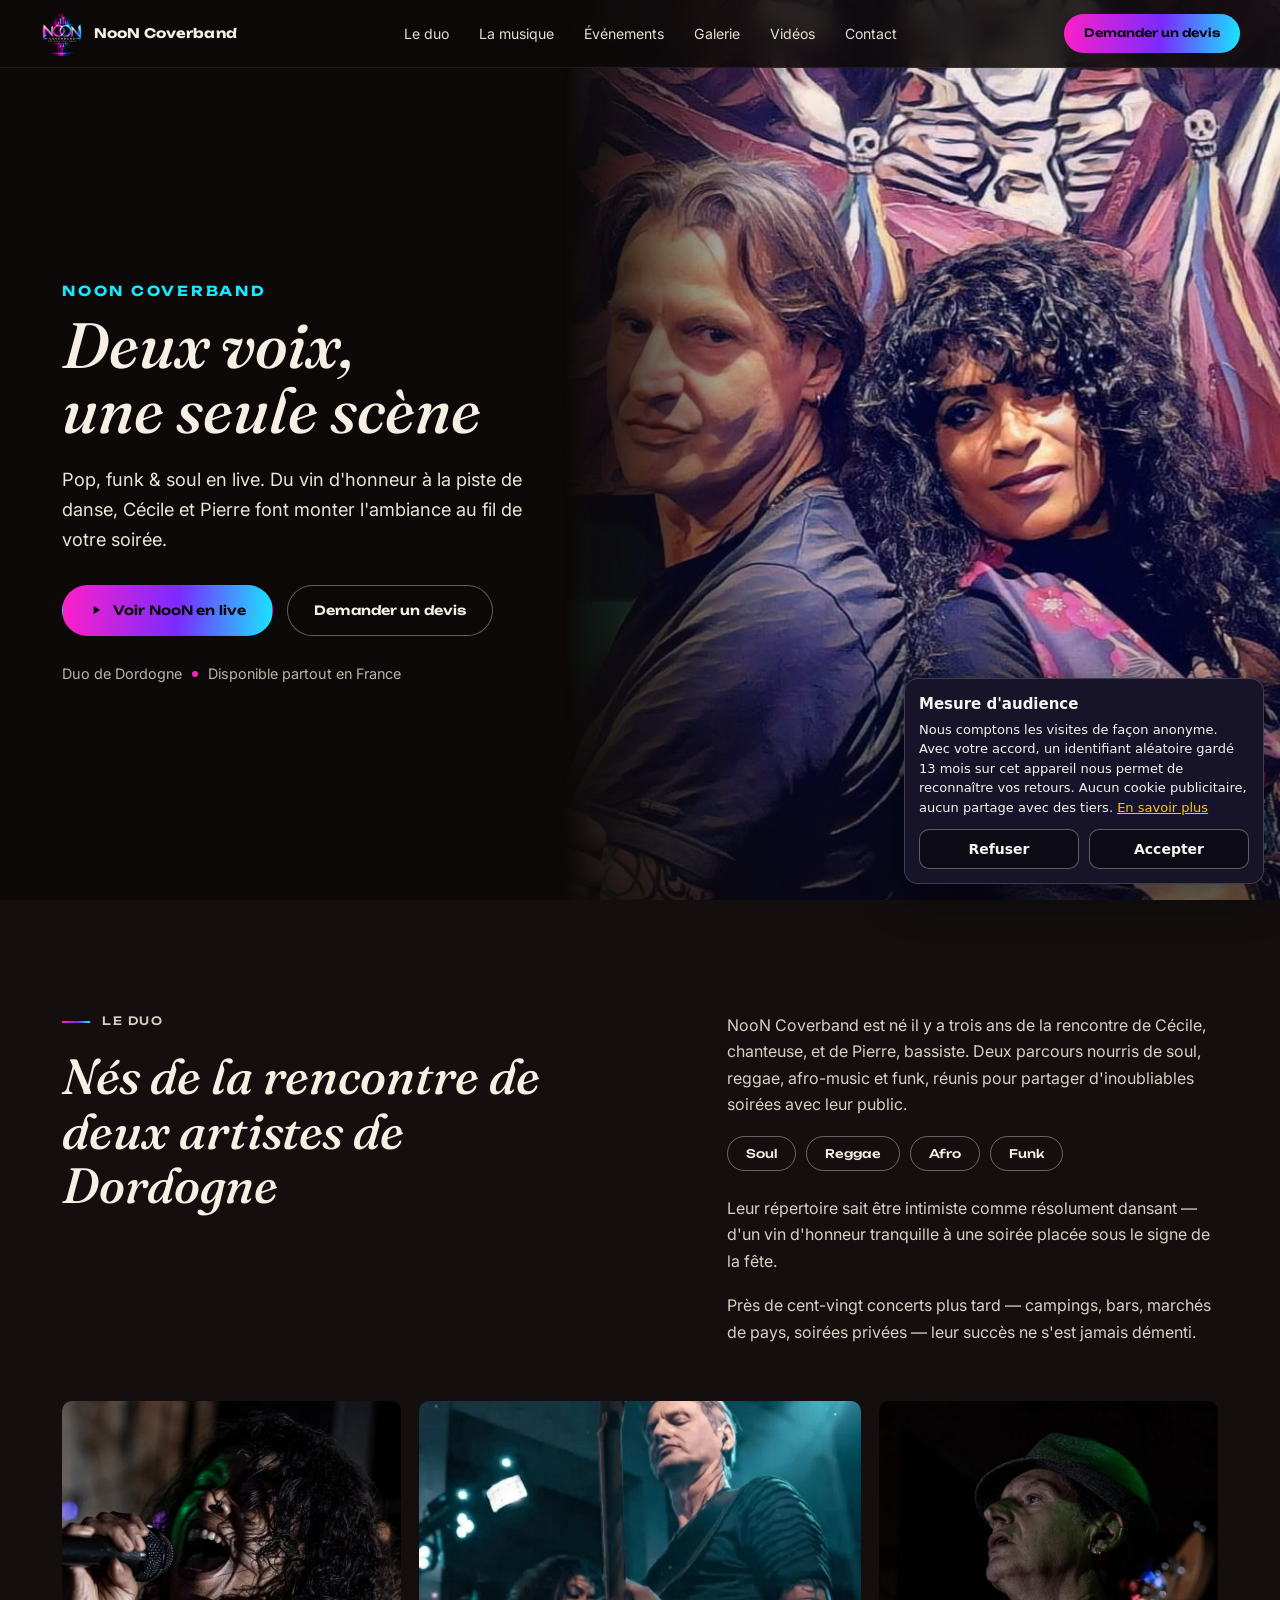
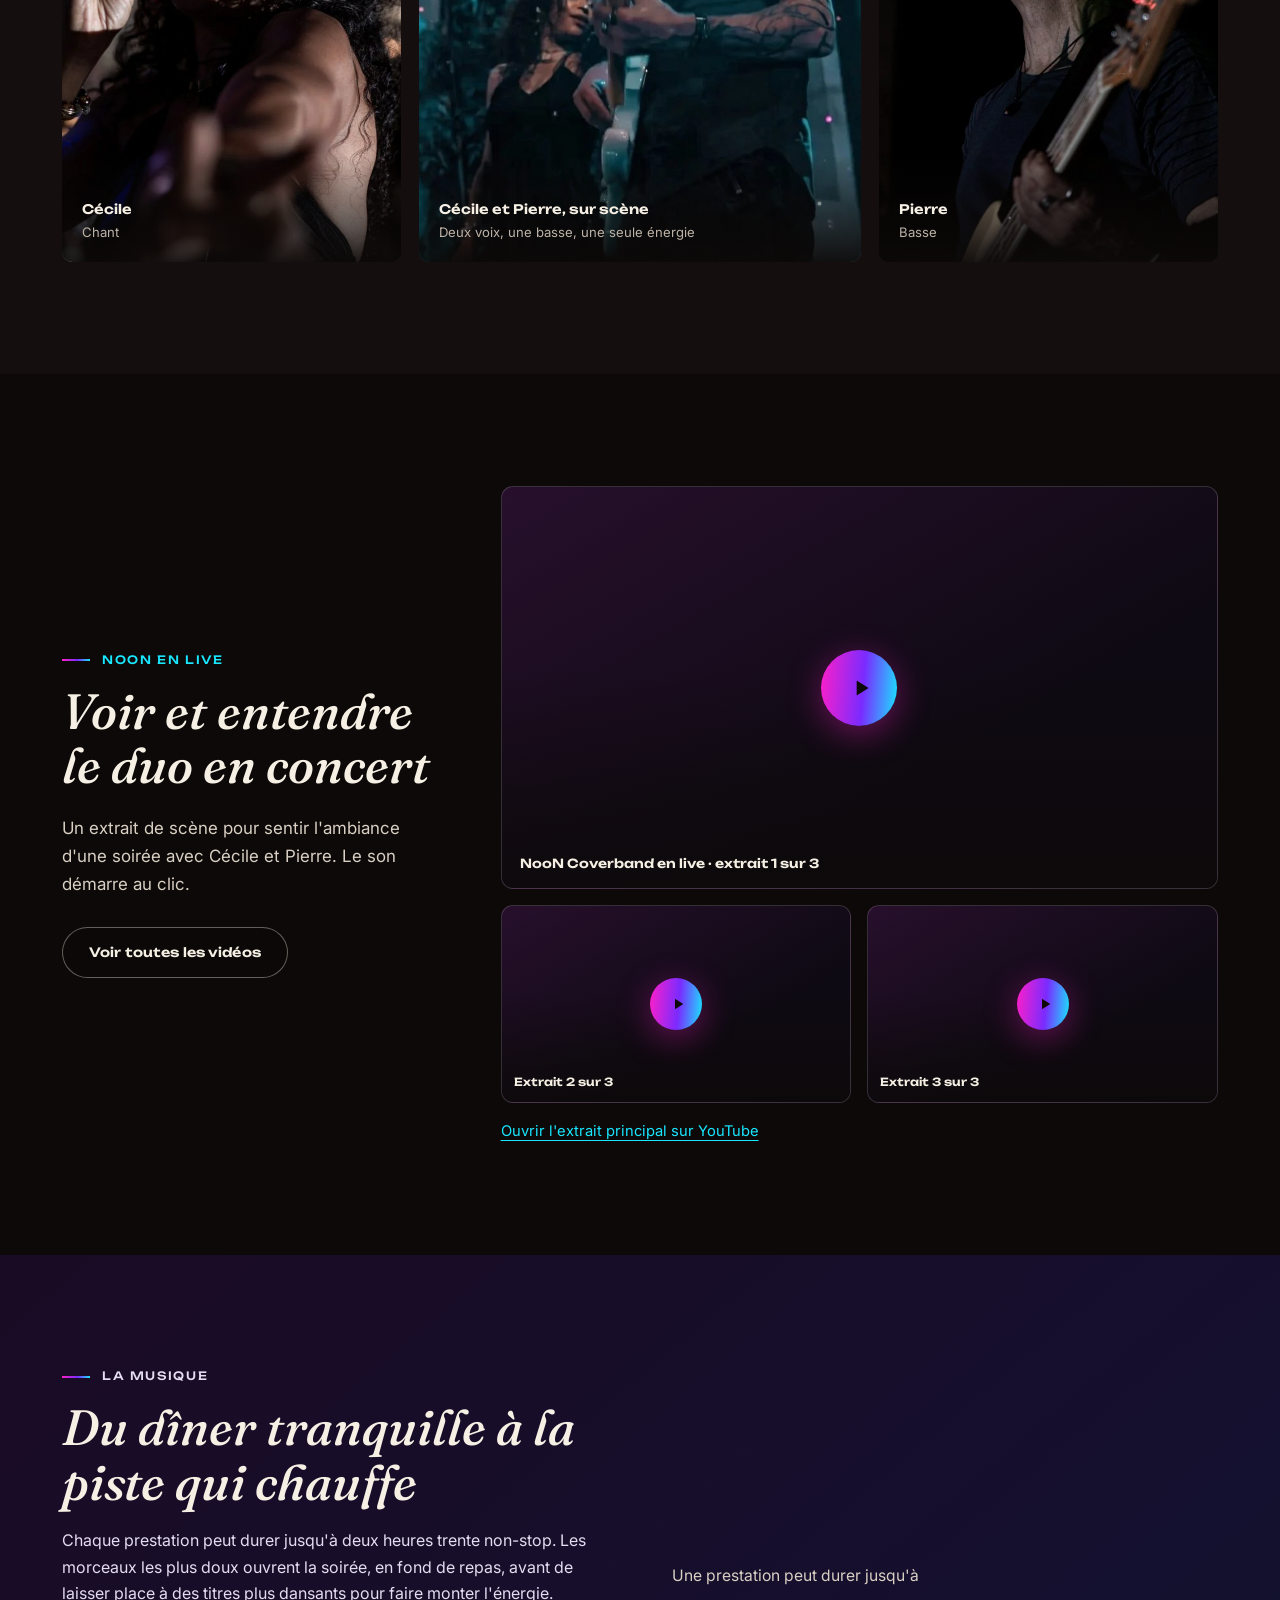
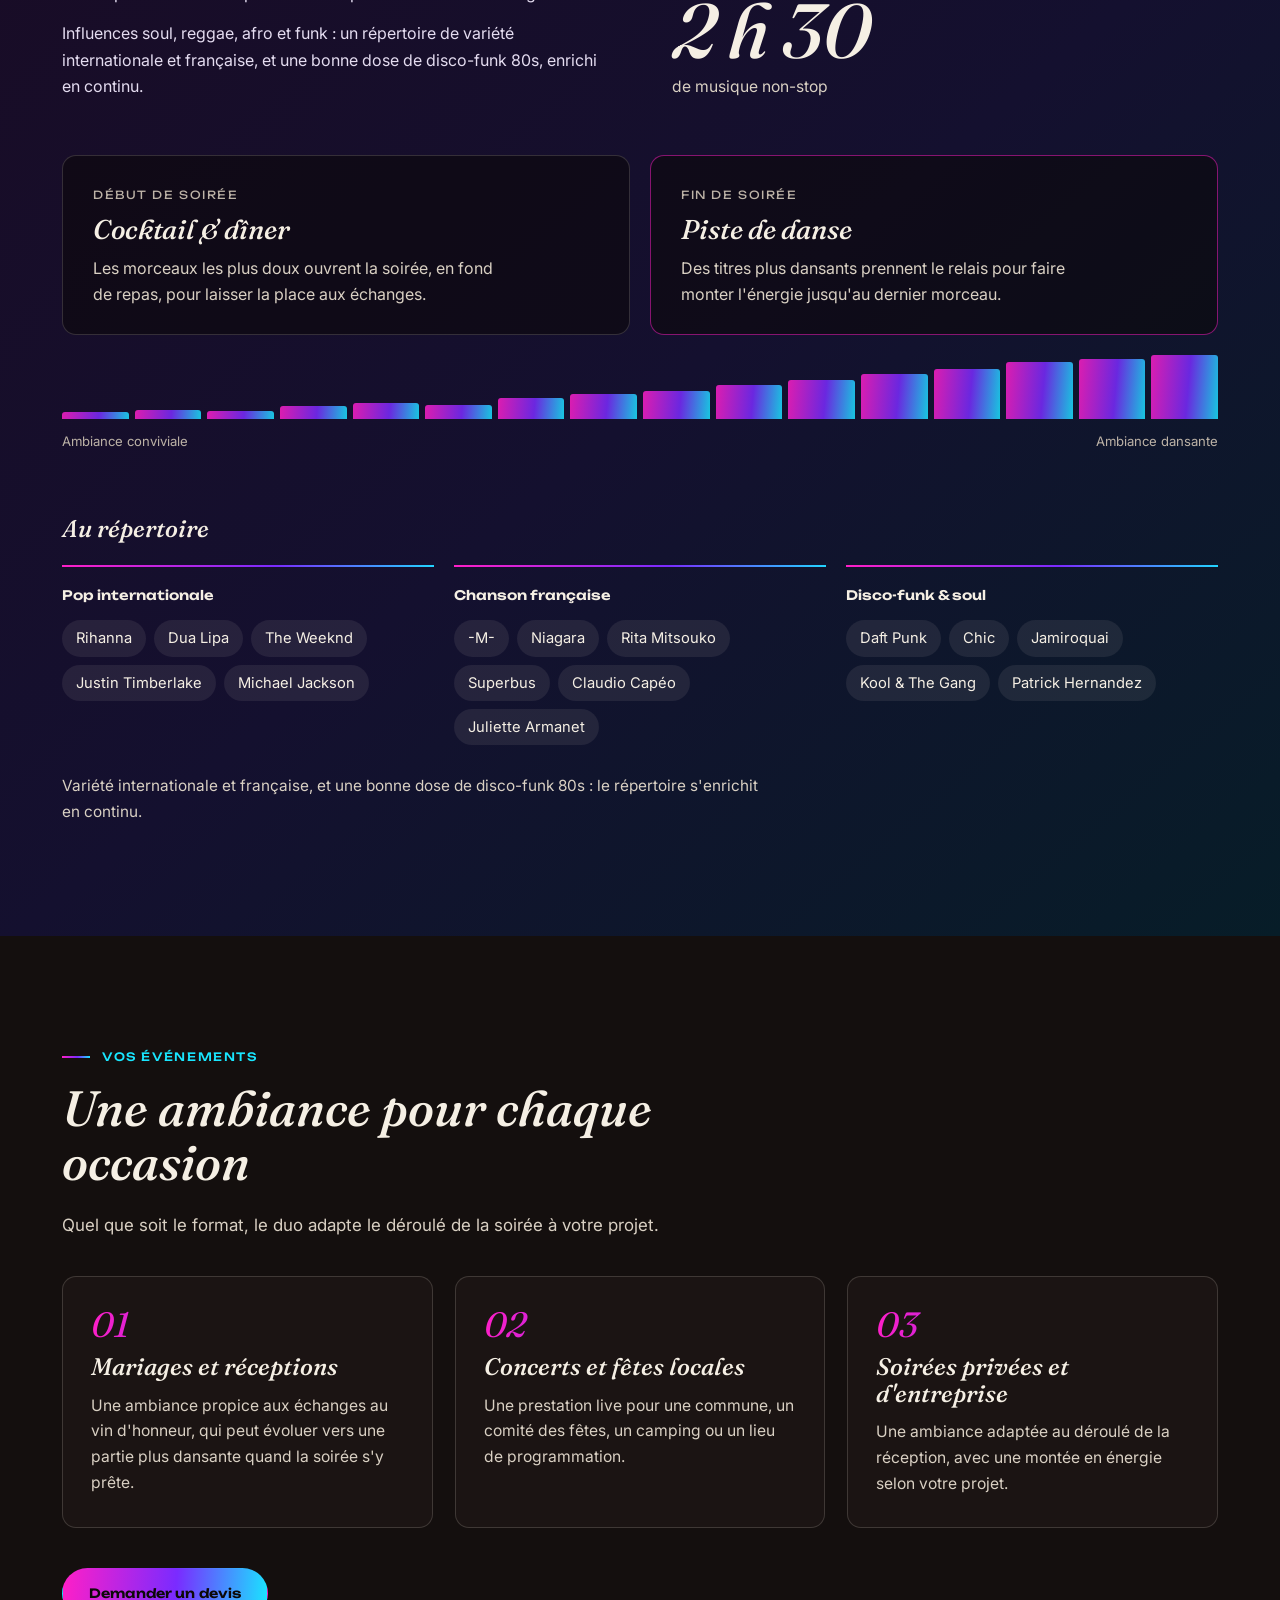
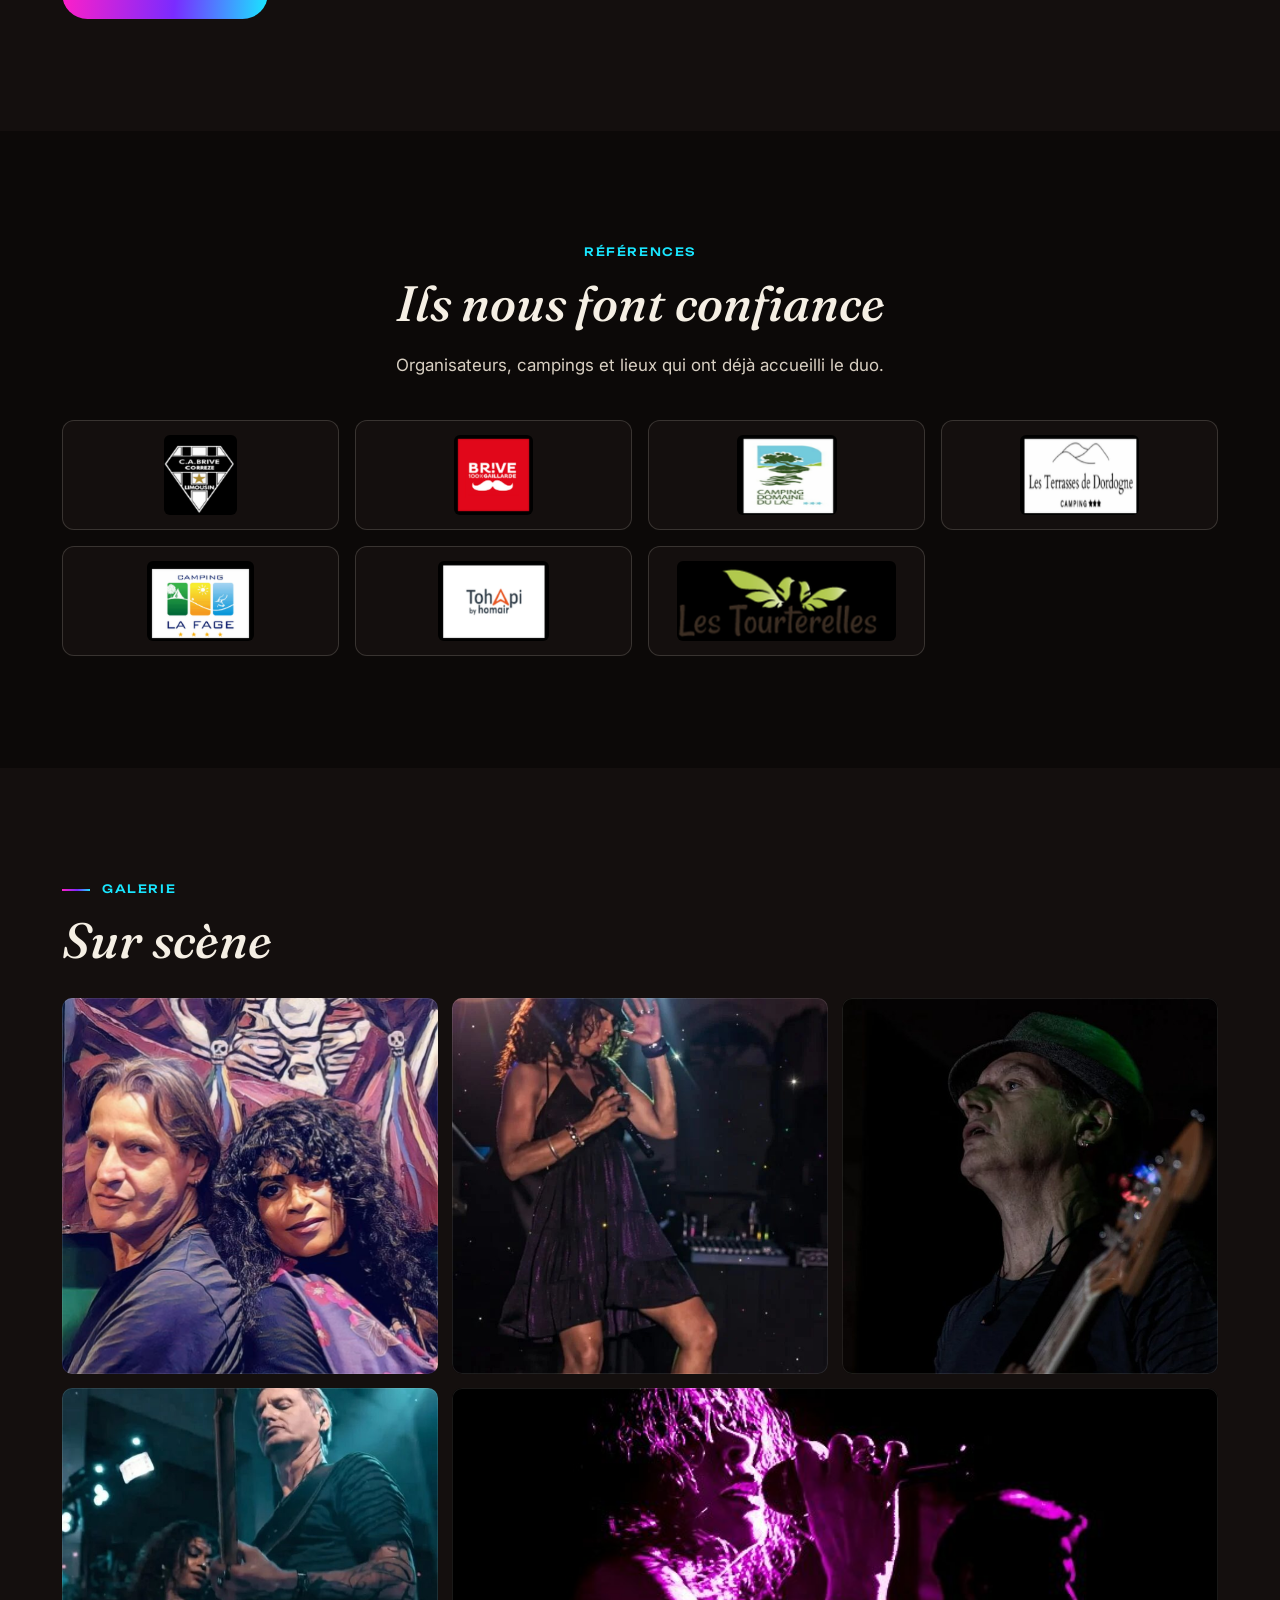
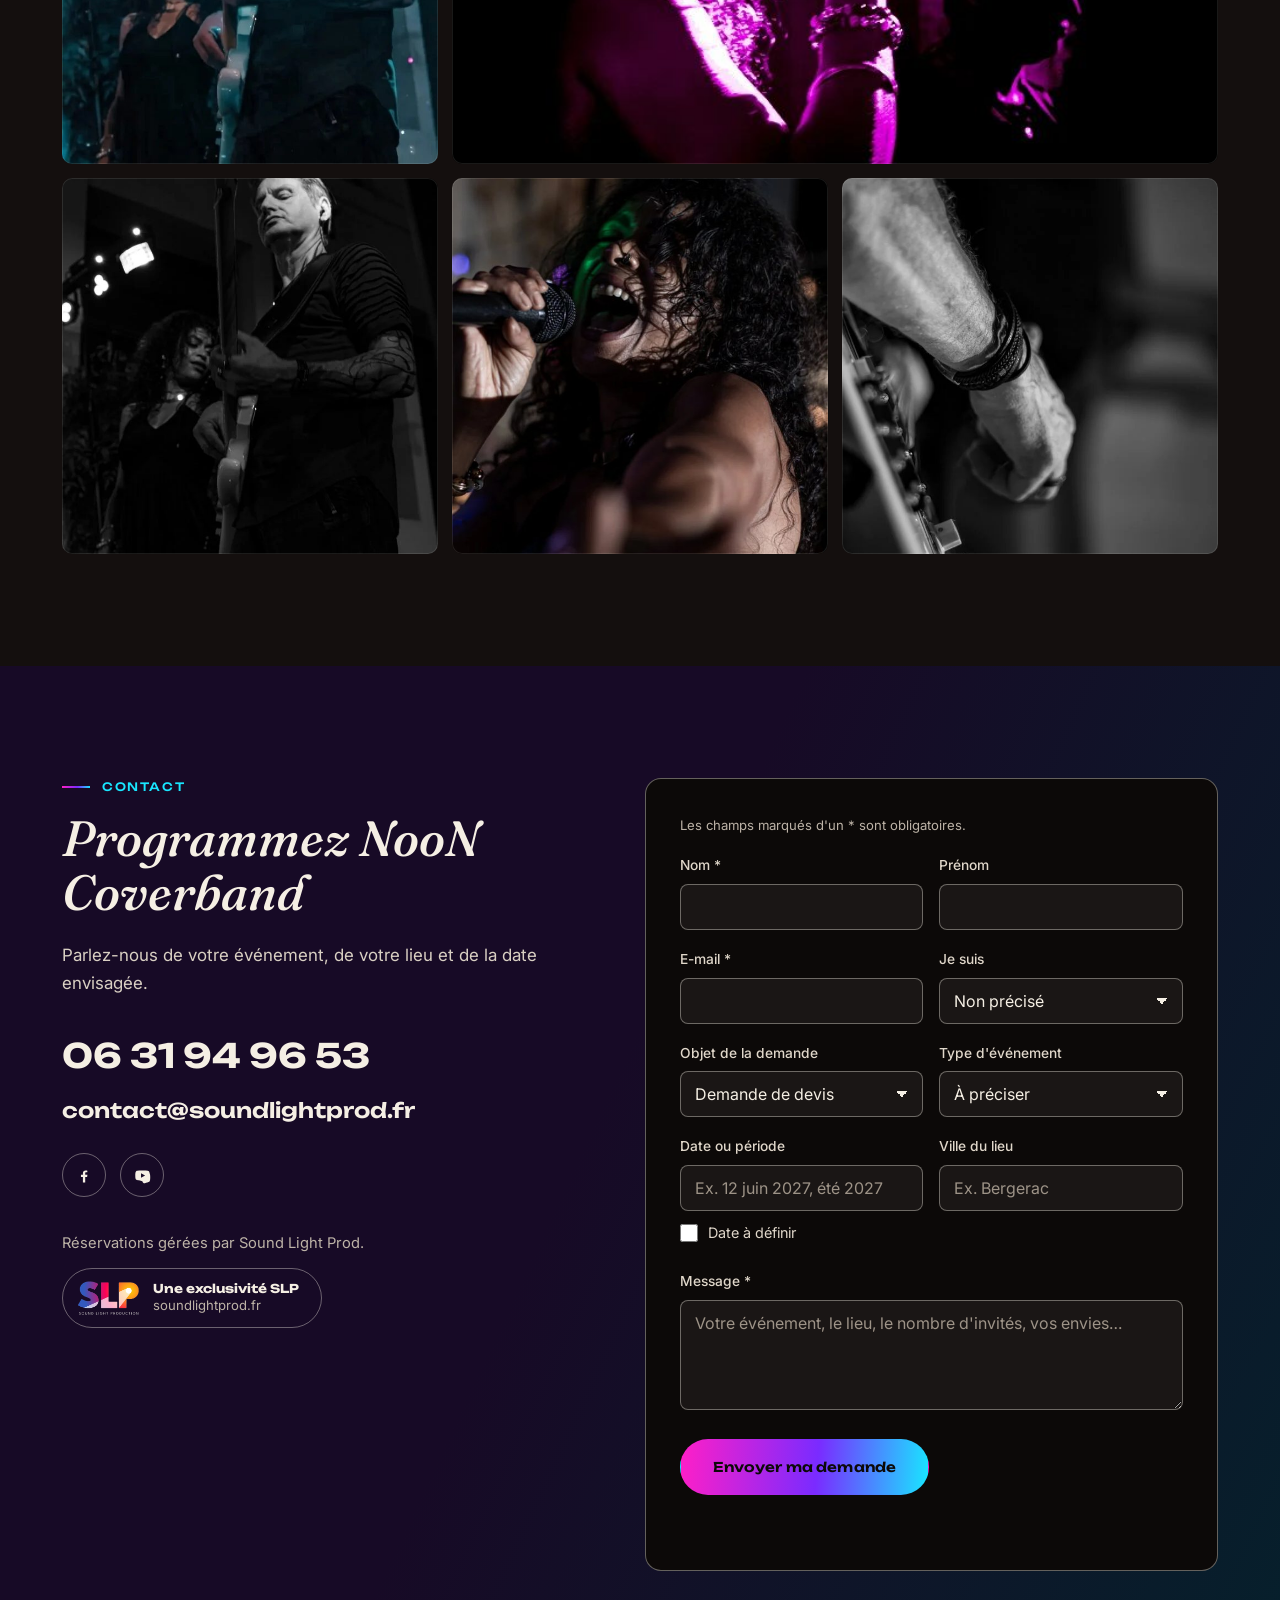
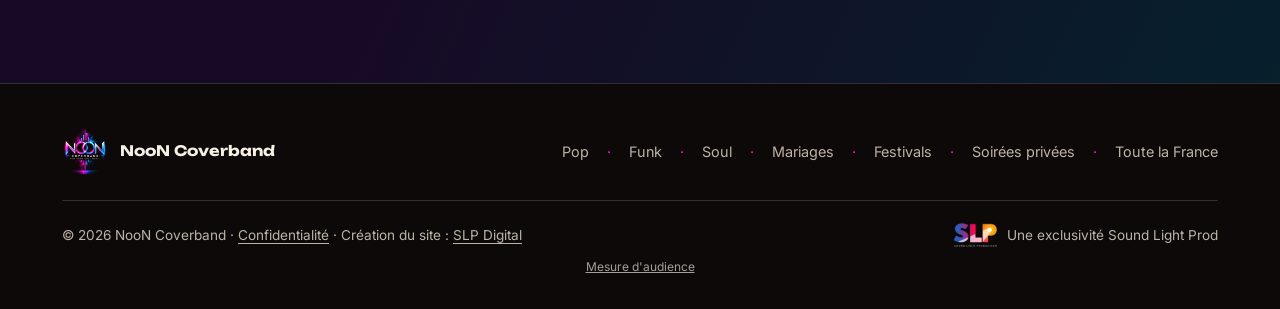
==== commit f8aa4750: "Pied de page : mention « Création du site : SLP Digital »" ====
--- a/index.html
+++ b/index.html
@@ -375,7 +375,7 @@
       </ul>
     </div>
     <div class="footer-bottom">
-      <span>© 2026 NooN Coverband · <a href="/confidentialite">Confidentialité</a></span>
+      <span>© 2026 NooN Coverband · <a href="/confidentialite">Confidentialité</a> · Création du site : <a href="https://slpdigital.fr" target="_blank" rel="noopener">SLP Digital</a></span>
       <a href="https://soundlightprod.fr" target="_blank" rel="noopener" class="footer-slp">
         <img src="slp-logo-240.png" width="44" height="24" alt="SLP">
         <span>Une exclusivité Sound Light Prod</span>
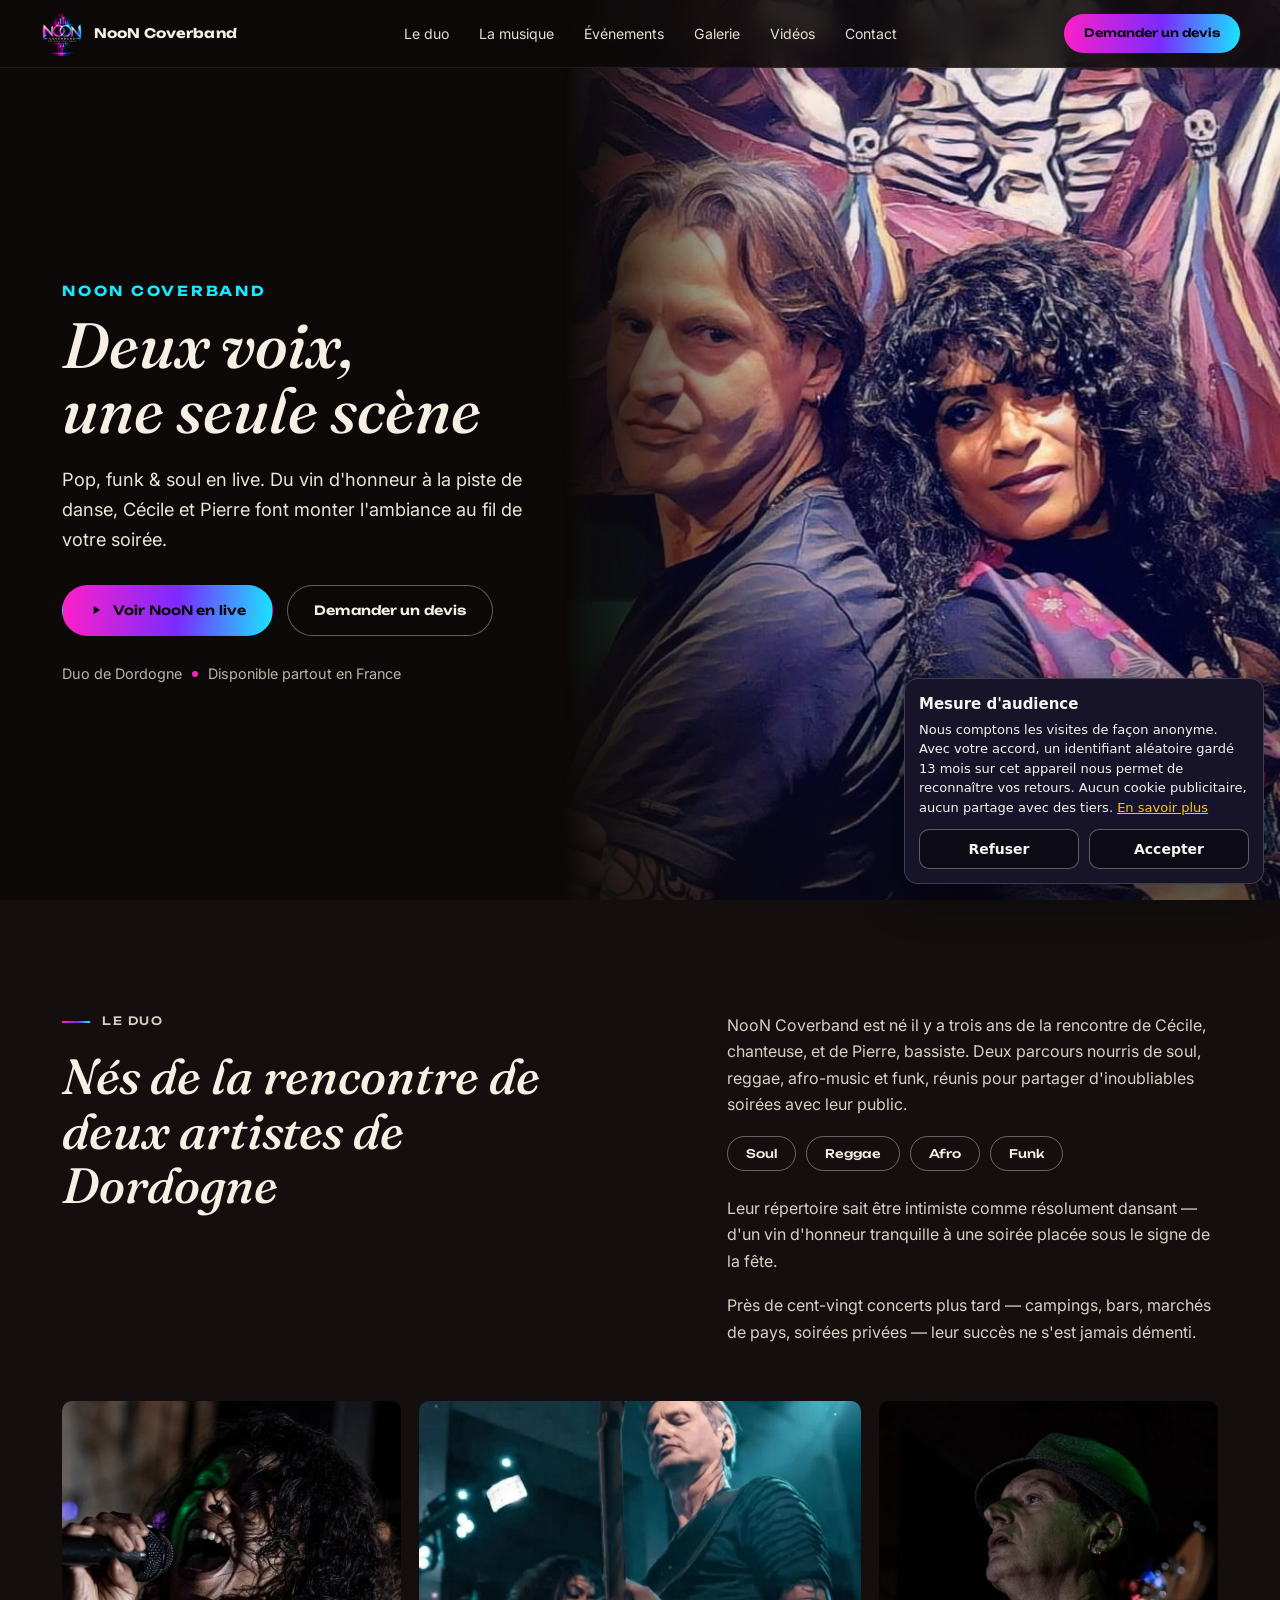
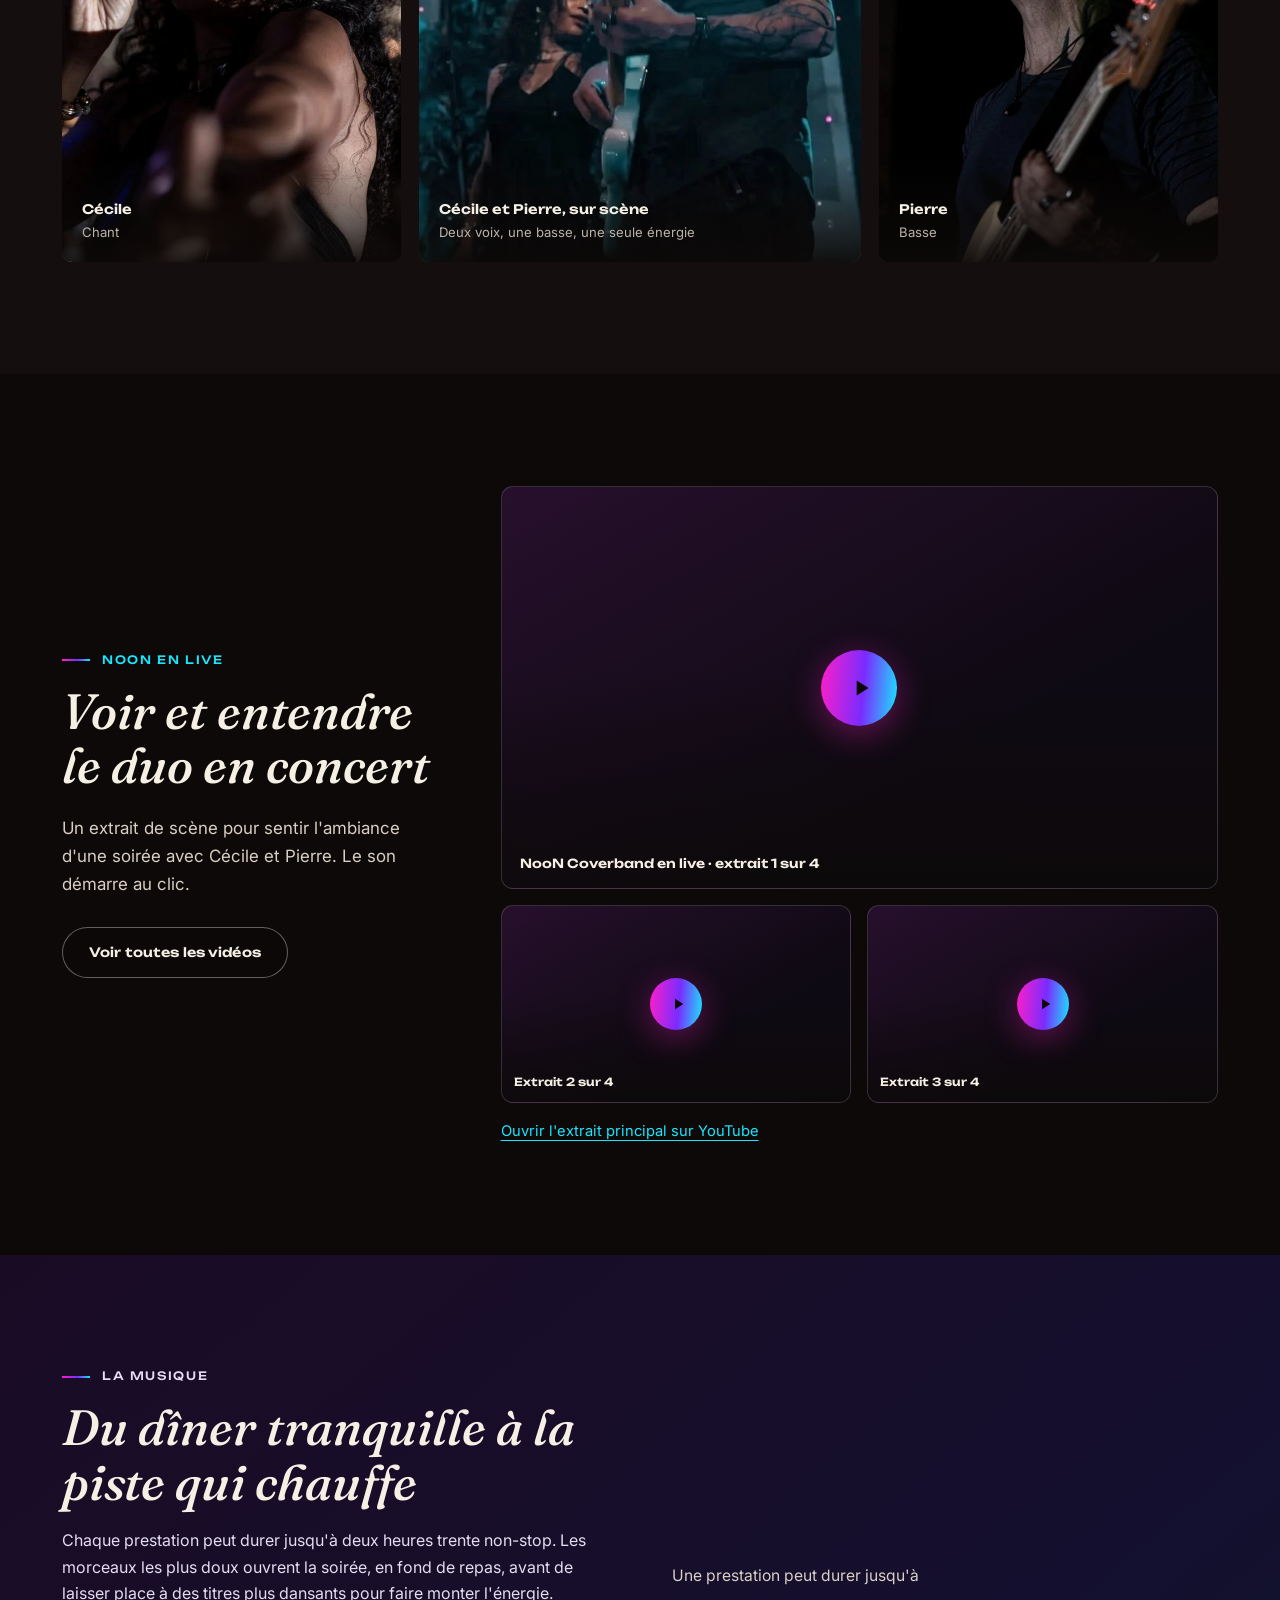
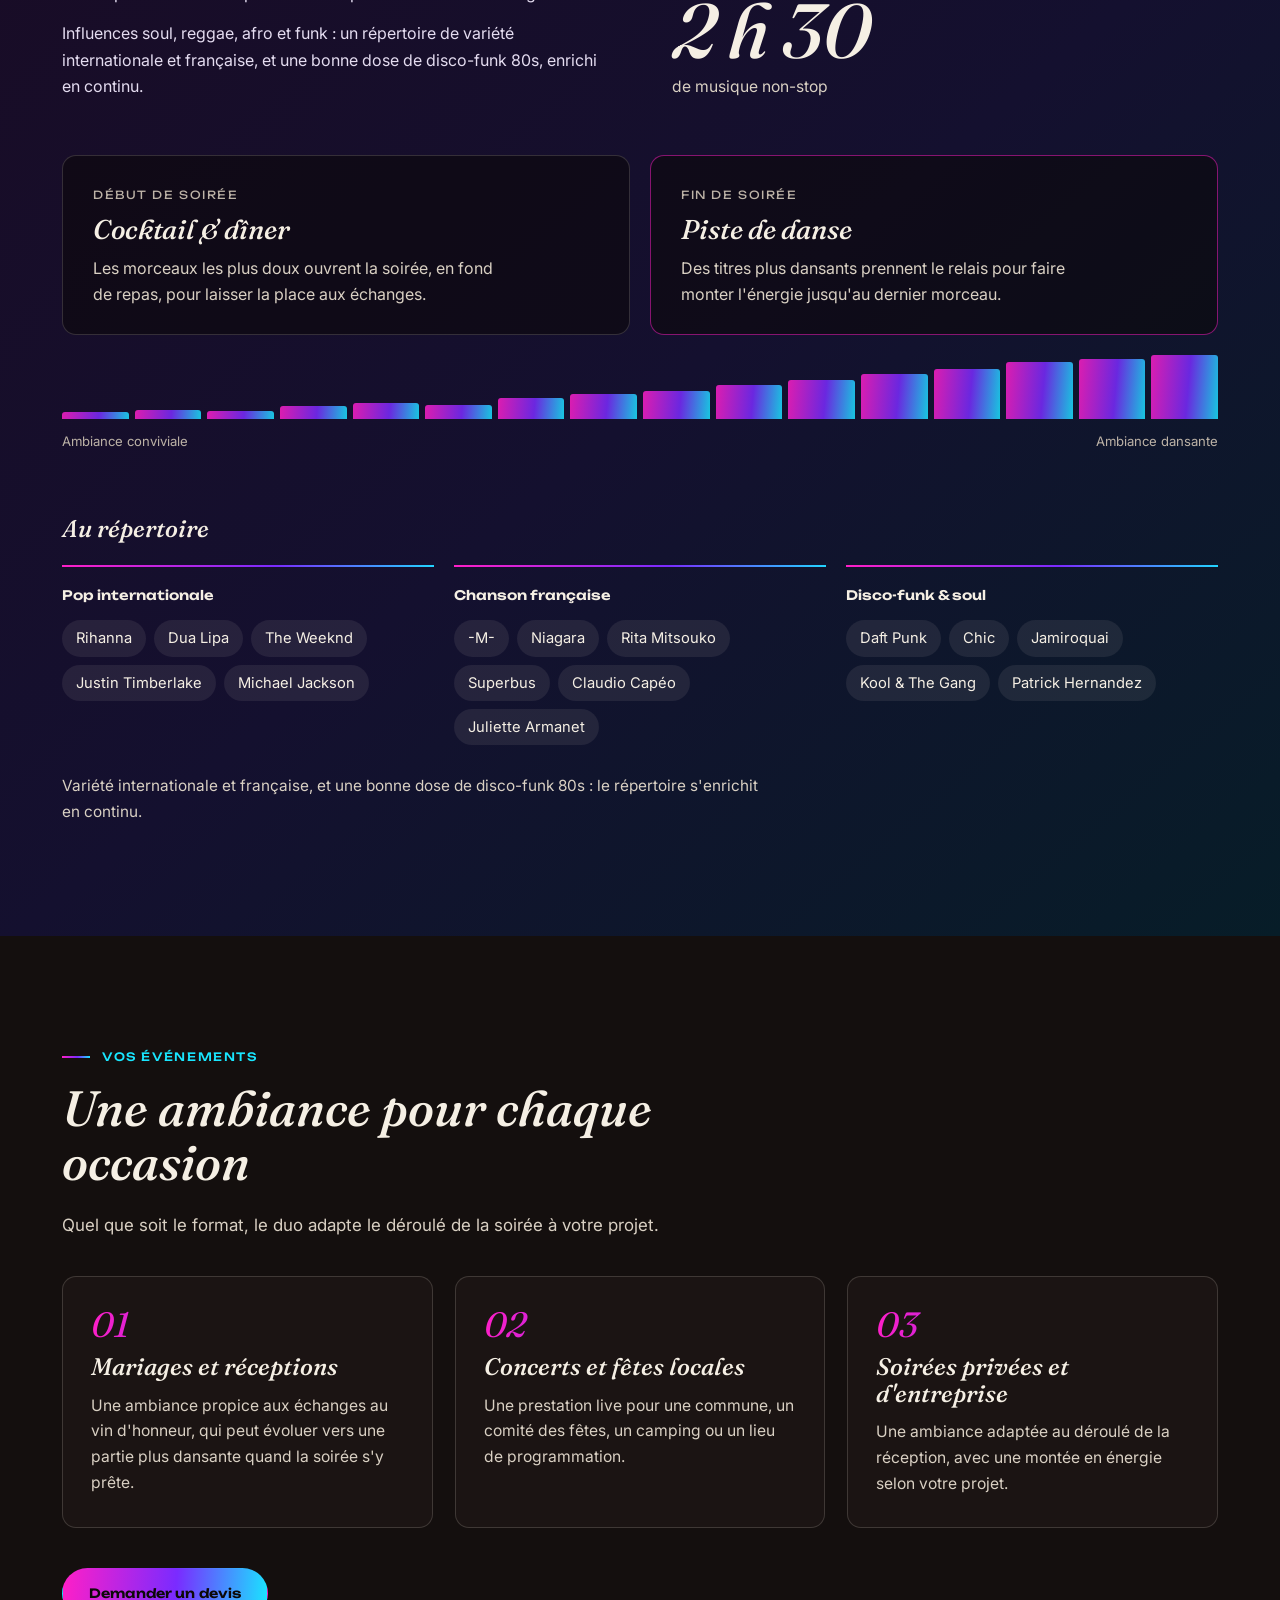
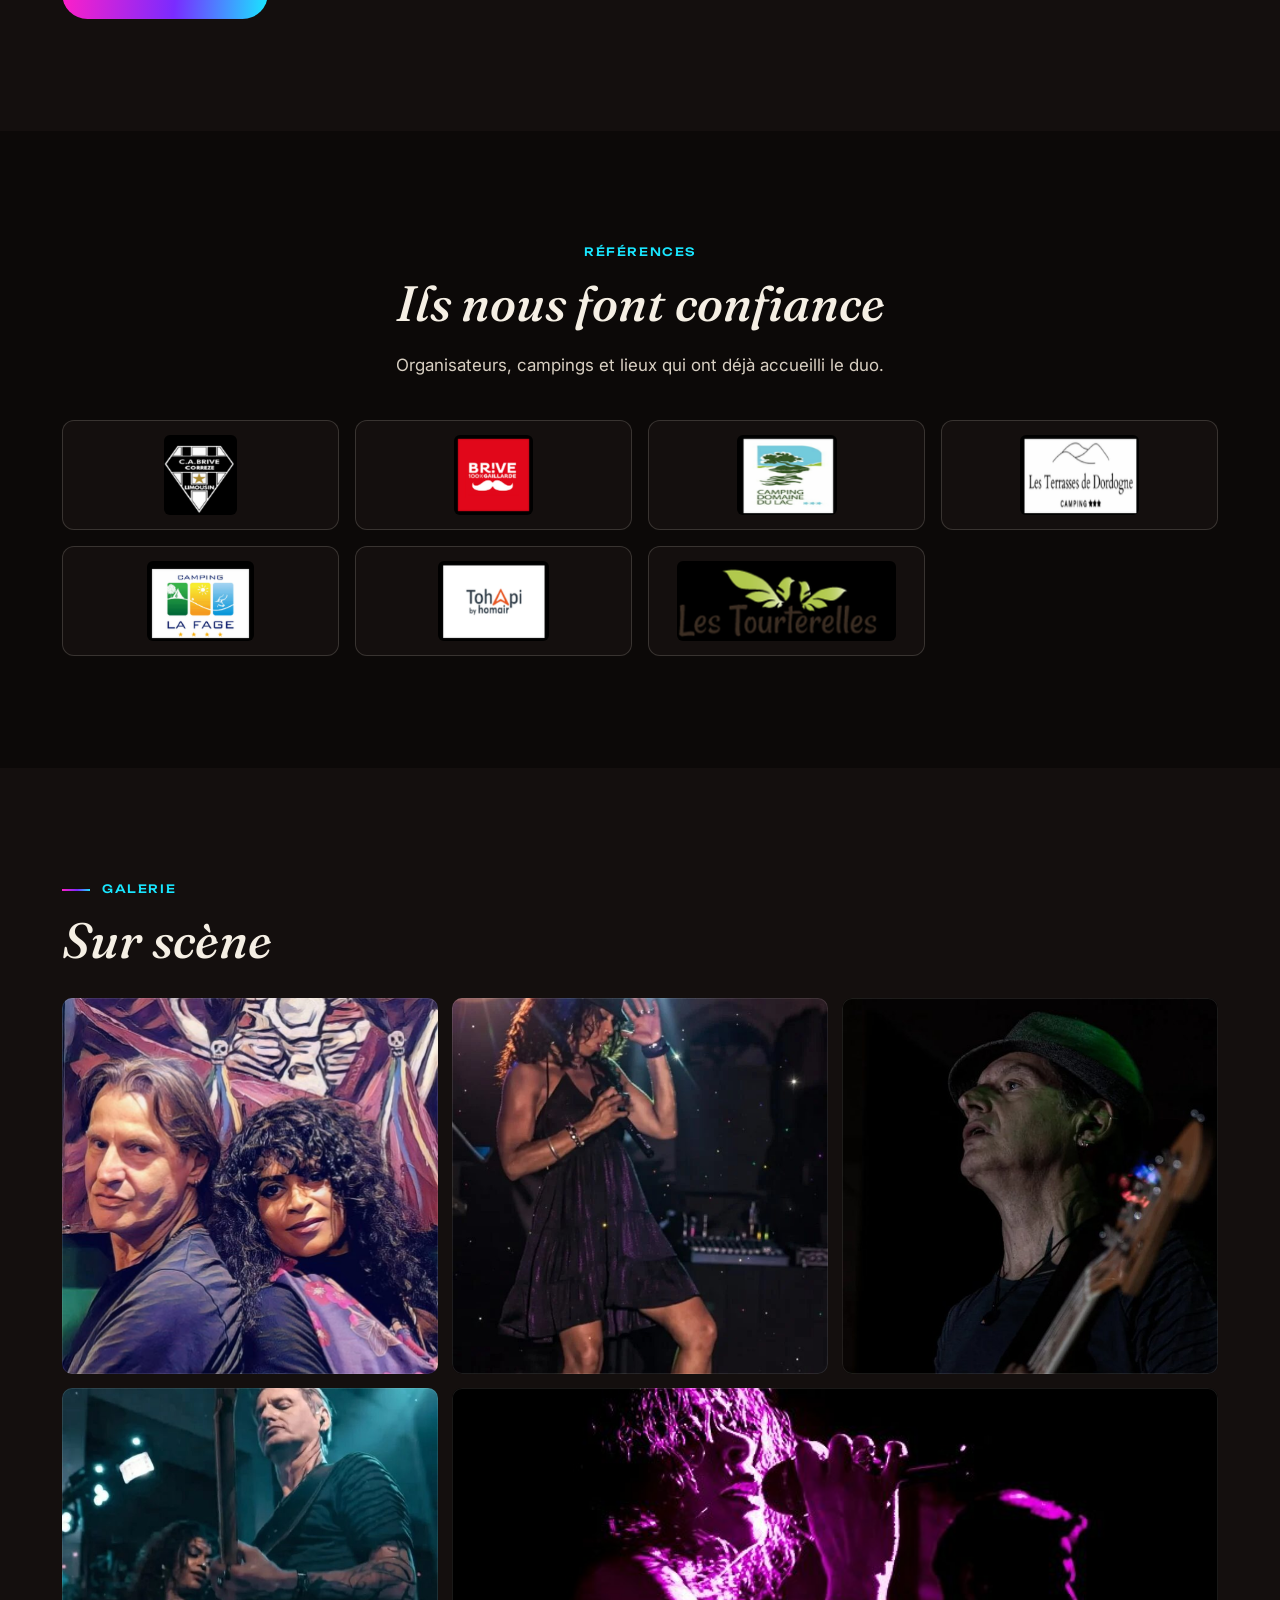
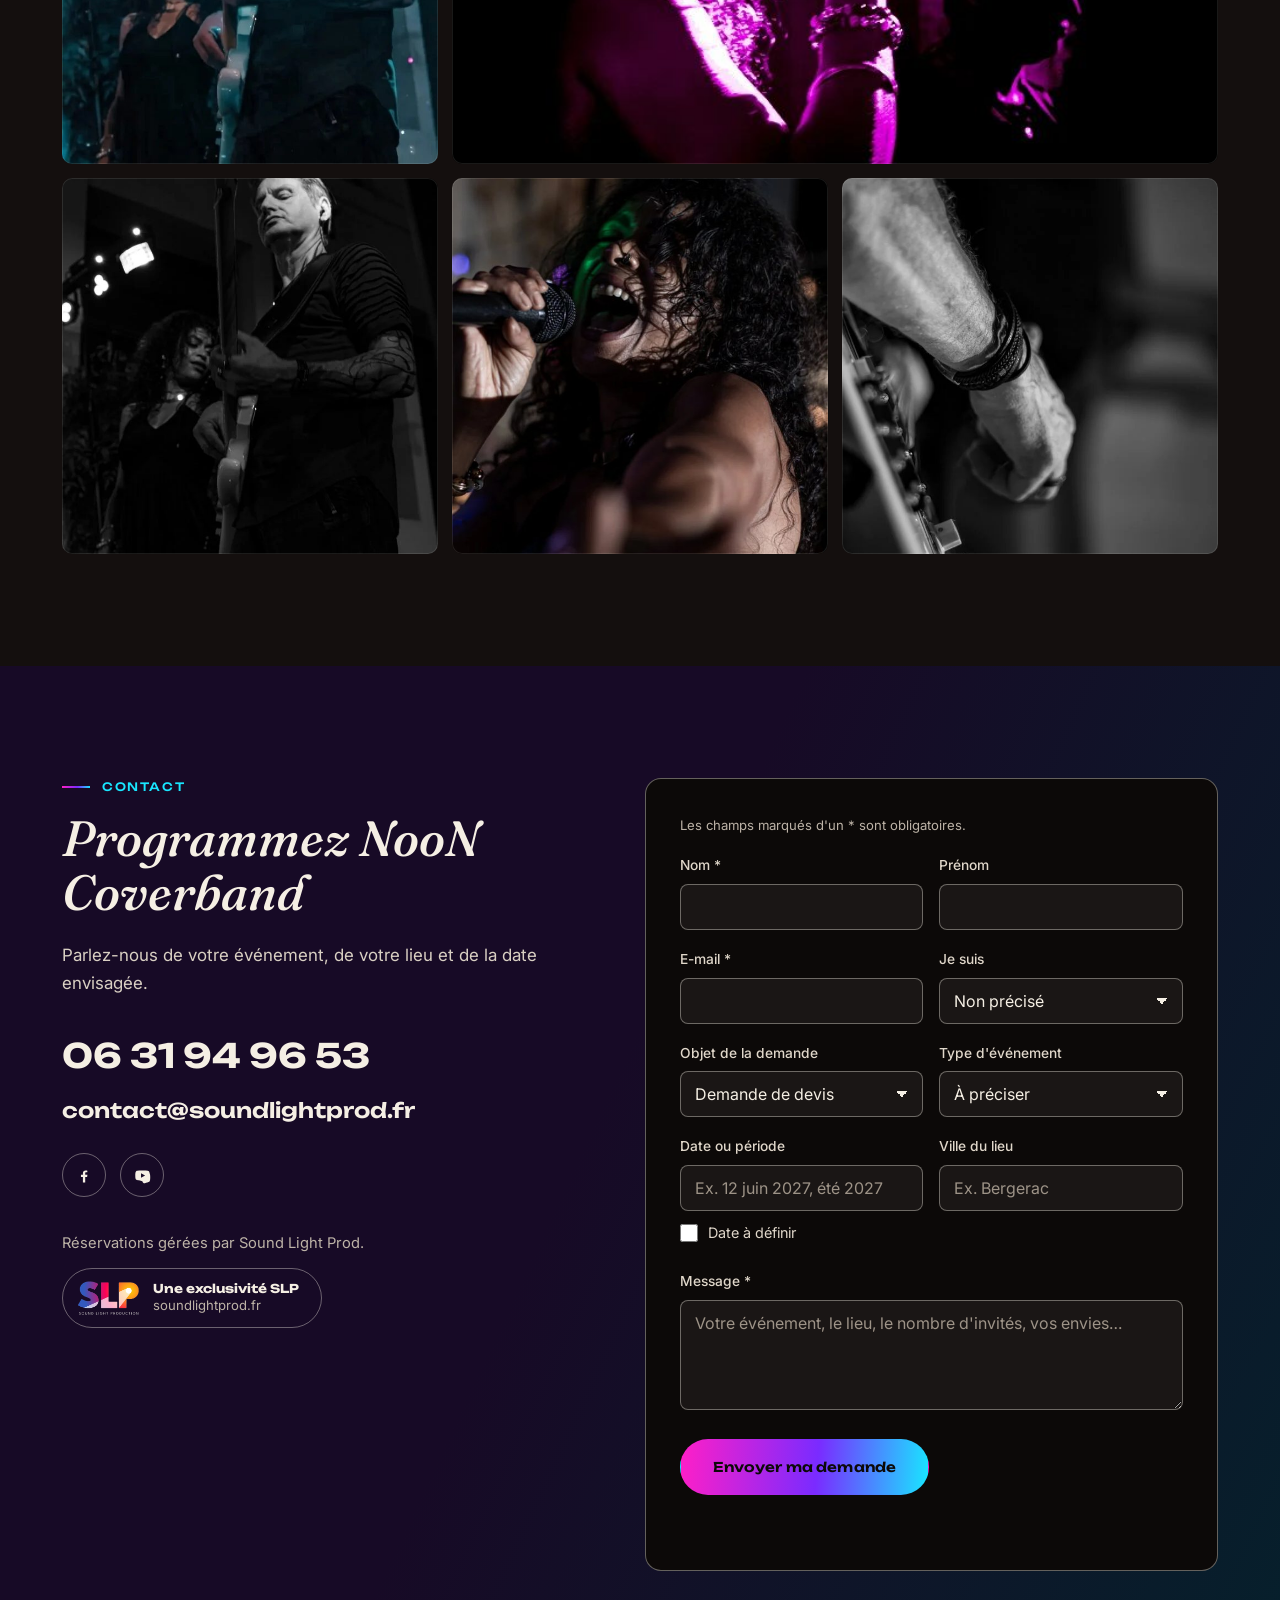
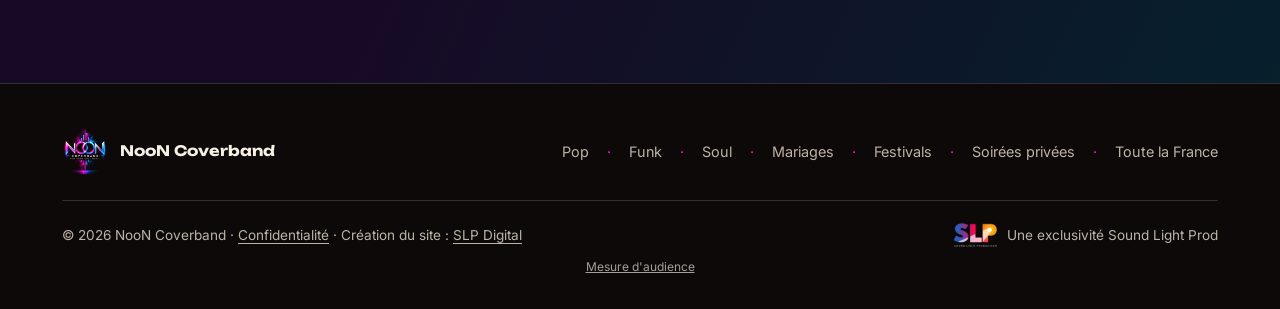
==== commit f6477226: "Vidéos : ajout d'un 4e extrait live" ====
--- a/index.html
+++ b/index.html
@@ -125,26 +125,26 @@
     </div>
     <div>
       <!-- À valider avec NooN : choix de l'extrait principal, morceau et lieu de chaque captation -->
-      <div class="yt" data-id="AxXP9Pd6tFs" data-hd data-title="NooN Coverband en live, extrait 1 sur 3">
-        <button class="yt-btn" type="button" aria-label="Lancer la vidéo : NooN Coverband en live, extrait 1 sur 3">
+      <div class="yt" data-id="AxXP9Pd6tFs" data-hd data-title="NooN Coverband en live, extrait 1 sur 4">
+        <button class="yt-btn" type="button" aria-label="Lancer la vidéo : NooN Coverband en live, extrait 1 sur 4">
           <img src="https://i.ytimg.com/vi/AxXP9Pd6tFs/hqdefault.jpg" width="480" height="360" alt="" loading="lazy">
           <span class="yt-play" aria-hidden="true"><svg viewBox="0 0 24 24"><path d="M8 5v14l11-7z"/></svg></span>
-          <span class="yt-label">NooN Coverband en live · extrait 1 sur 3</span>
+          <span class="yt-label">NooN Coverband en live · extrait 1 sur 4</span>
         </button>
       </div>
       <div class="live-more">
-        <div class="yt small" data-id="lz2G_UvzbSM" data-title="NooN Coverband en live, extrait 2 sur 3">
-          <button class="yt-btn" type="button" aria-label="Lancer la vidéo : NooN Coverband en live, extrait 2 sur 3">
+        <div class="yt small" data-id="lz2G_UvzbSM" data-title="NooN Coverband en live, extrait 2 sur 4">
+          <button class="yt-btn" type="button" aria-label="Lancer la vidéo : NooN Coverband en live, extrait 2 sur 4">
             <img src="https://i.ytimg.com/vi/lz2G_UvzbSM/hqdefault.jpg" width="480" height="360" alt="" loading="lazy">
             <span class="yt-play" aria-hidden="true"><svg viewBox="0 0 24 24"><path d="M8 5v14l11-7z"/></svg></span>
-            <span class="yt-label">Extrait 2 sur 3</span>
+            <span class="yt-label">Extrait 2 sur 4</span>
           </button>
         </div>
-        <div class="yt small" data-id="h1sqE5CJxX4" data-title="NooN Coverband en live, extrait 3 sur 3">
-          <button class="yt-btn" type="button" aria-label="Lancer la vidéo : NooN Coverband en live, extrait 3 sur 3">
+        <div class="yt small" data-id="h1sqE5CJxX4" data-title="NooN Coverband en live, extrait 3 sur 4">
+          <button class="yt-btn" type="button" aria-label="Lancer la vidéo : NooN Coverband en live, extrait 3 sur 4">
             <img src="https://i.ytimg.com/vi/h1sqE5CJxX4/hqdefault.jpg" width="480" height="360" alt="" loading="lazy">
             <span class="yt-play" aria-hidden="true"><svg viewBox="0 0 24 24"><path d="M8 5v14l11-7z"/></svg></span>
-            <span class="yt-label">Extrait 3 sur 3</span>
+            <span class="yt-label">Extrait 3 sur 4</span>
           </button>
         </div>
       </div>
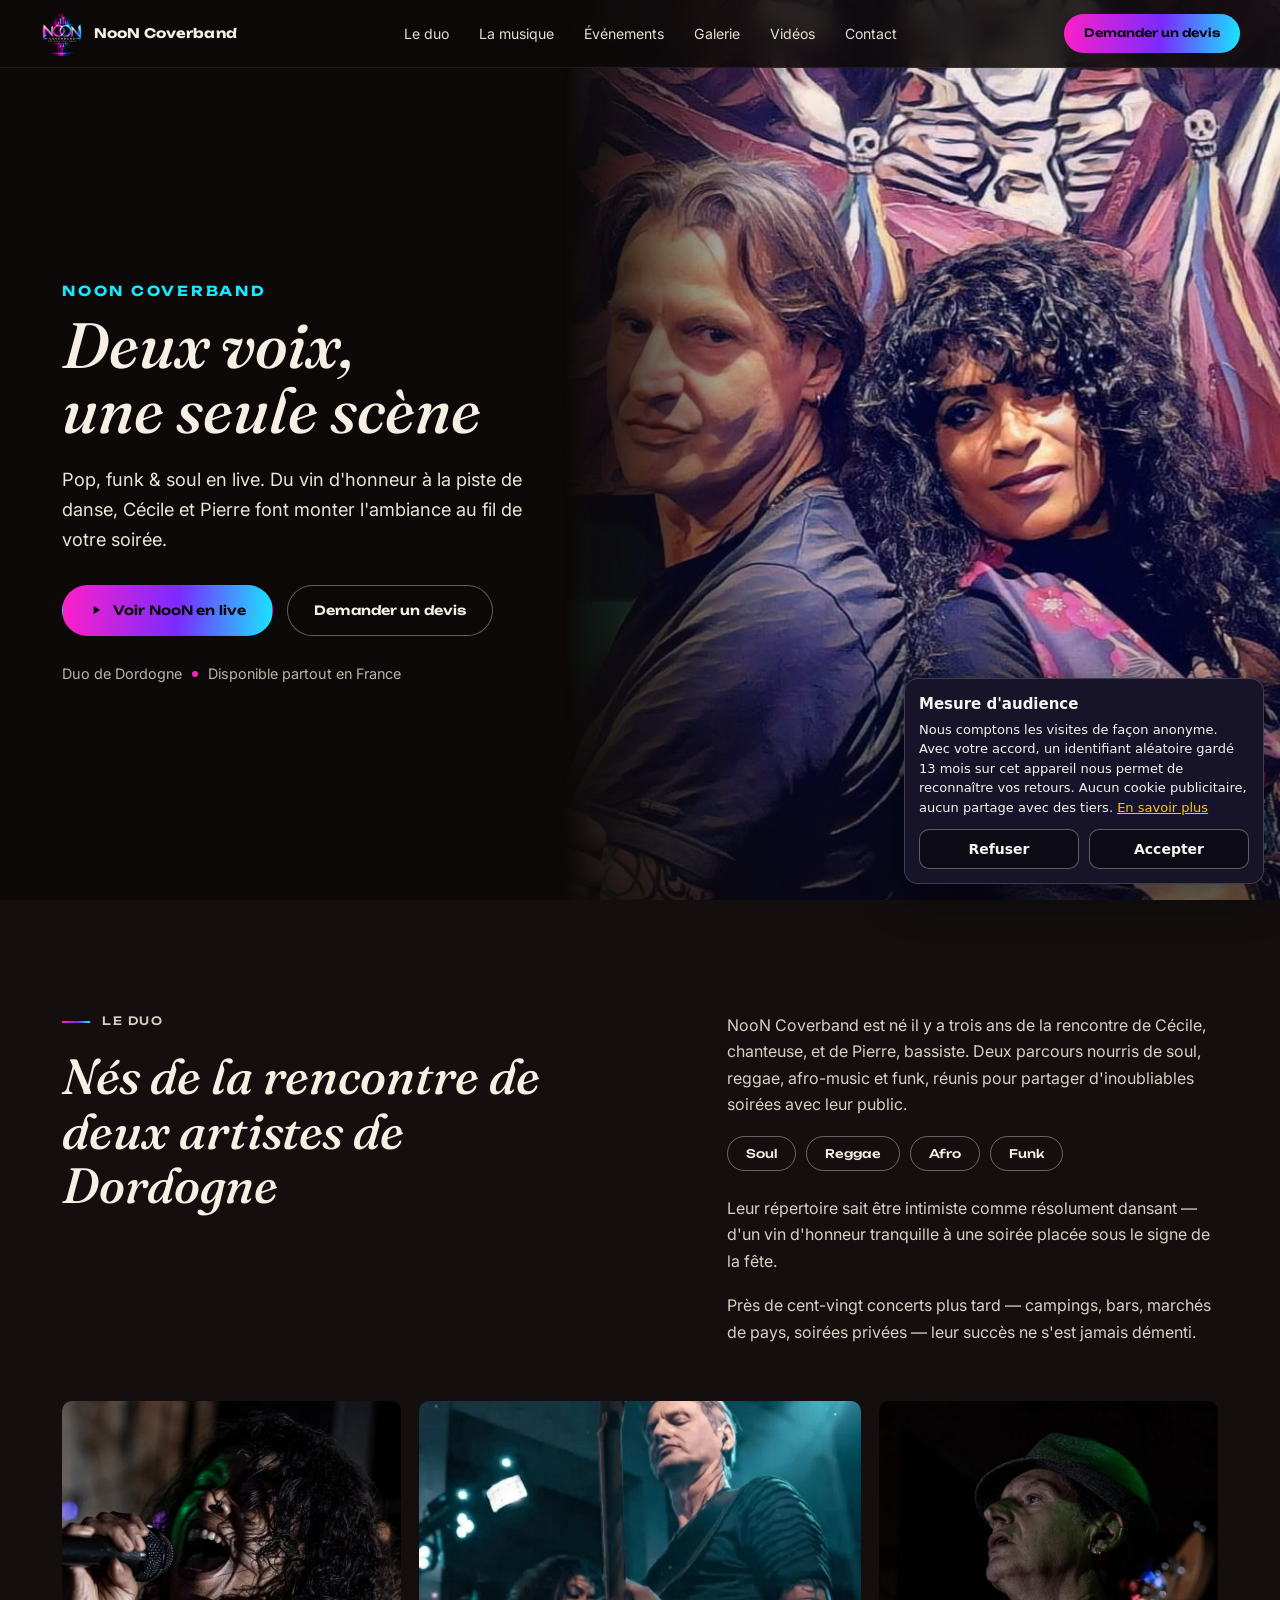
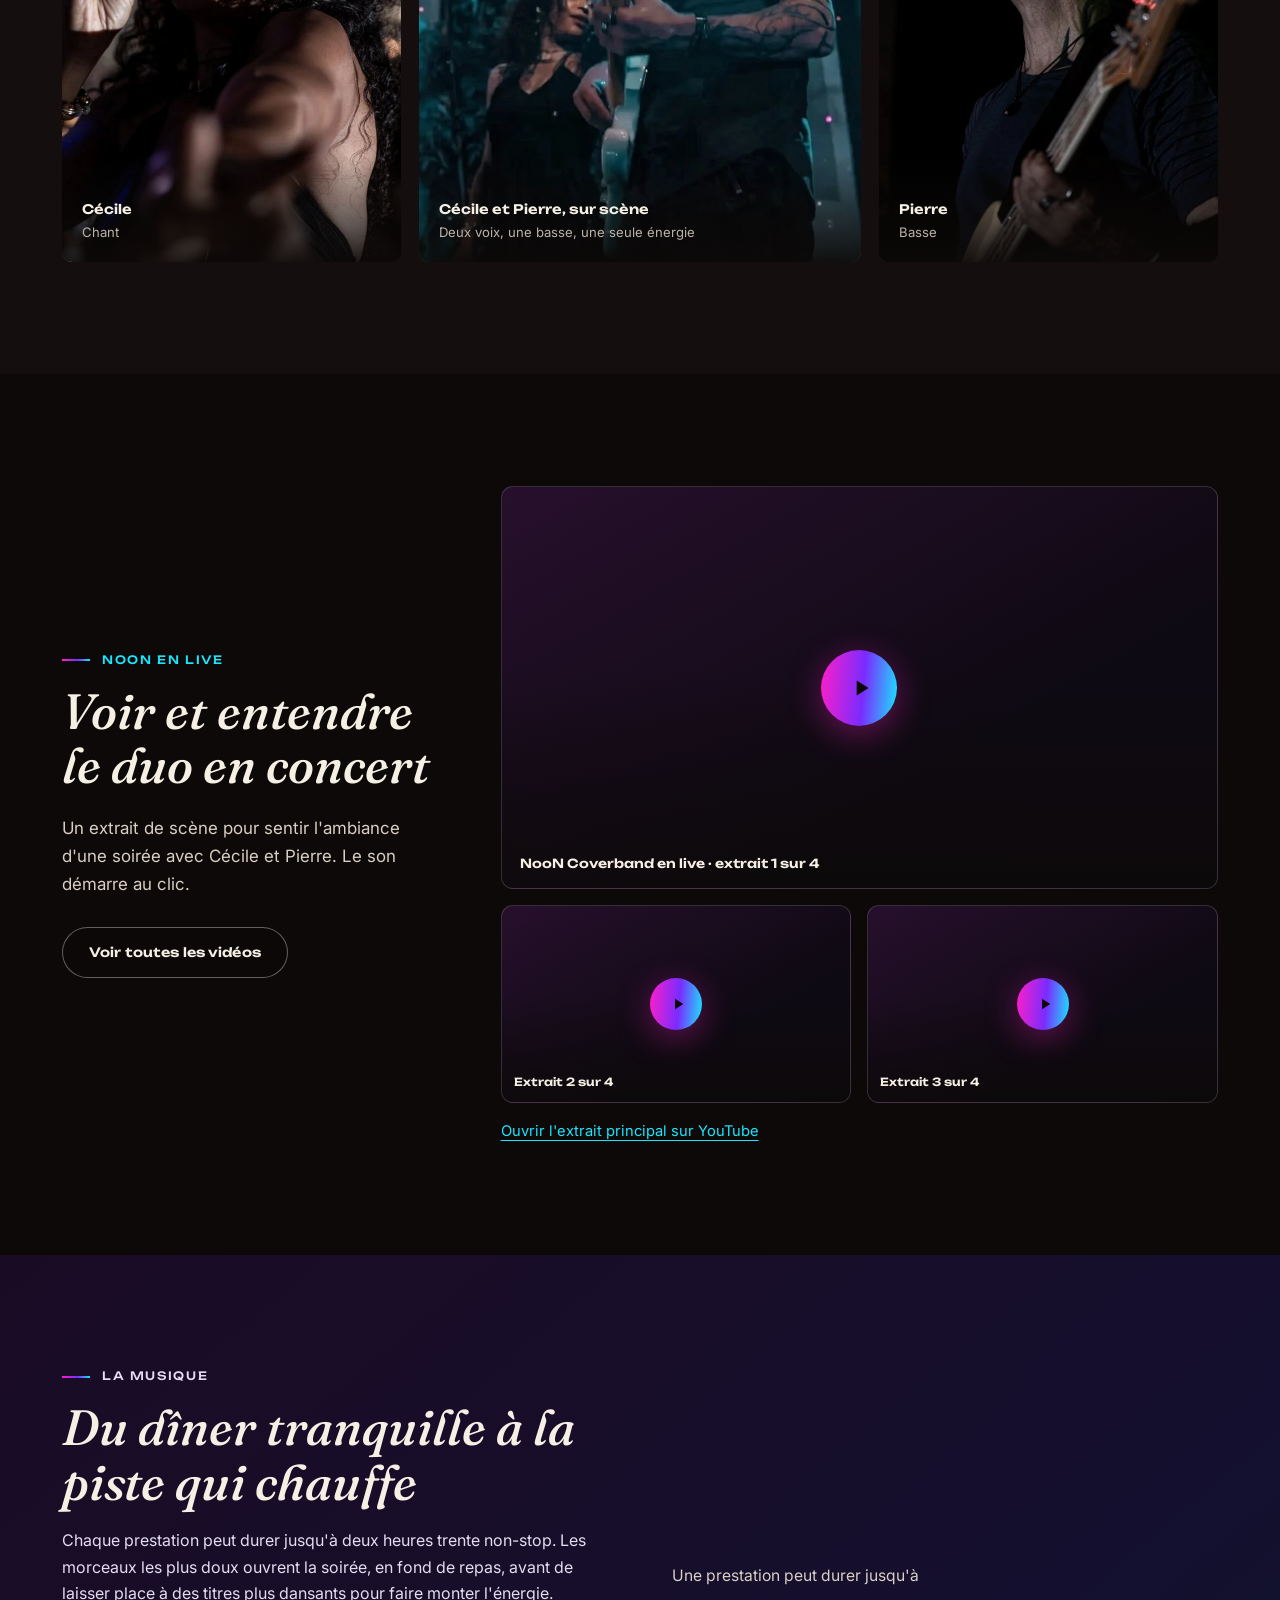
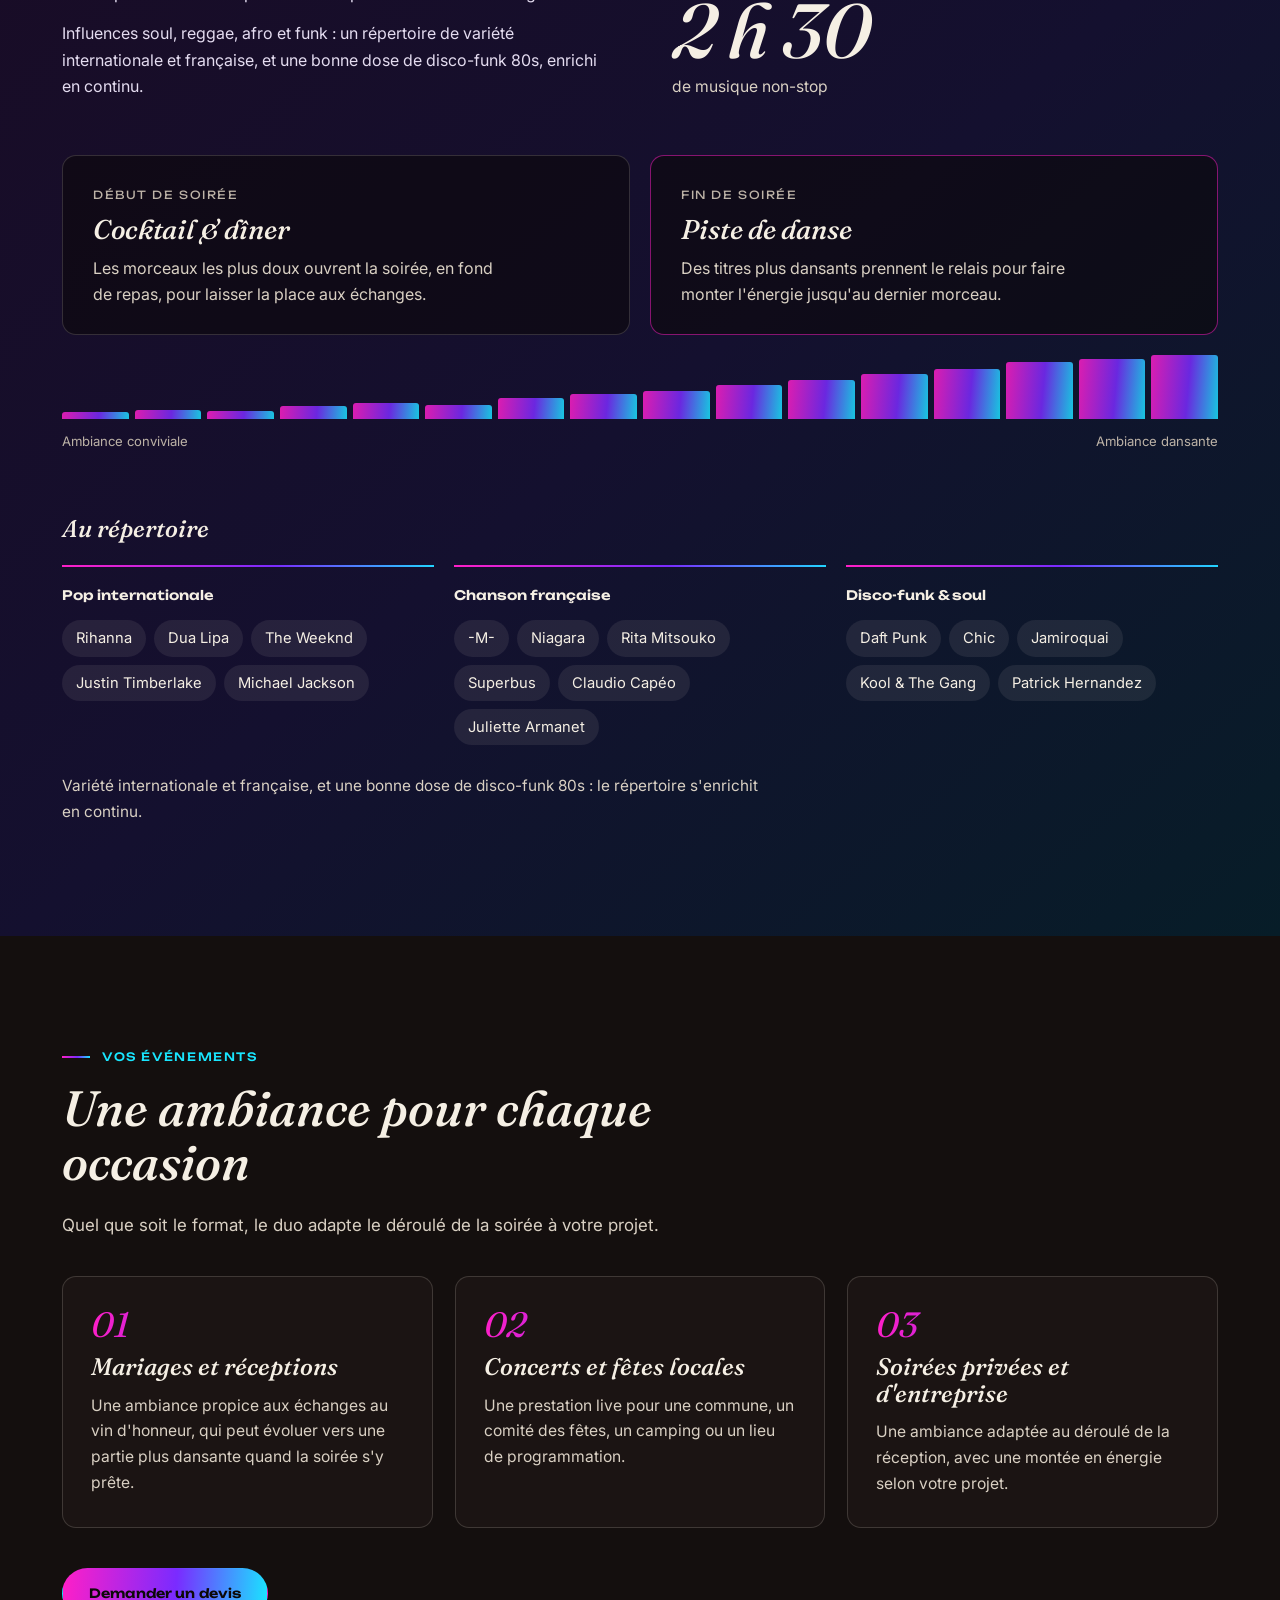
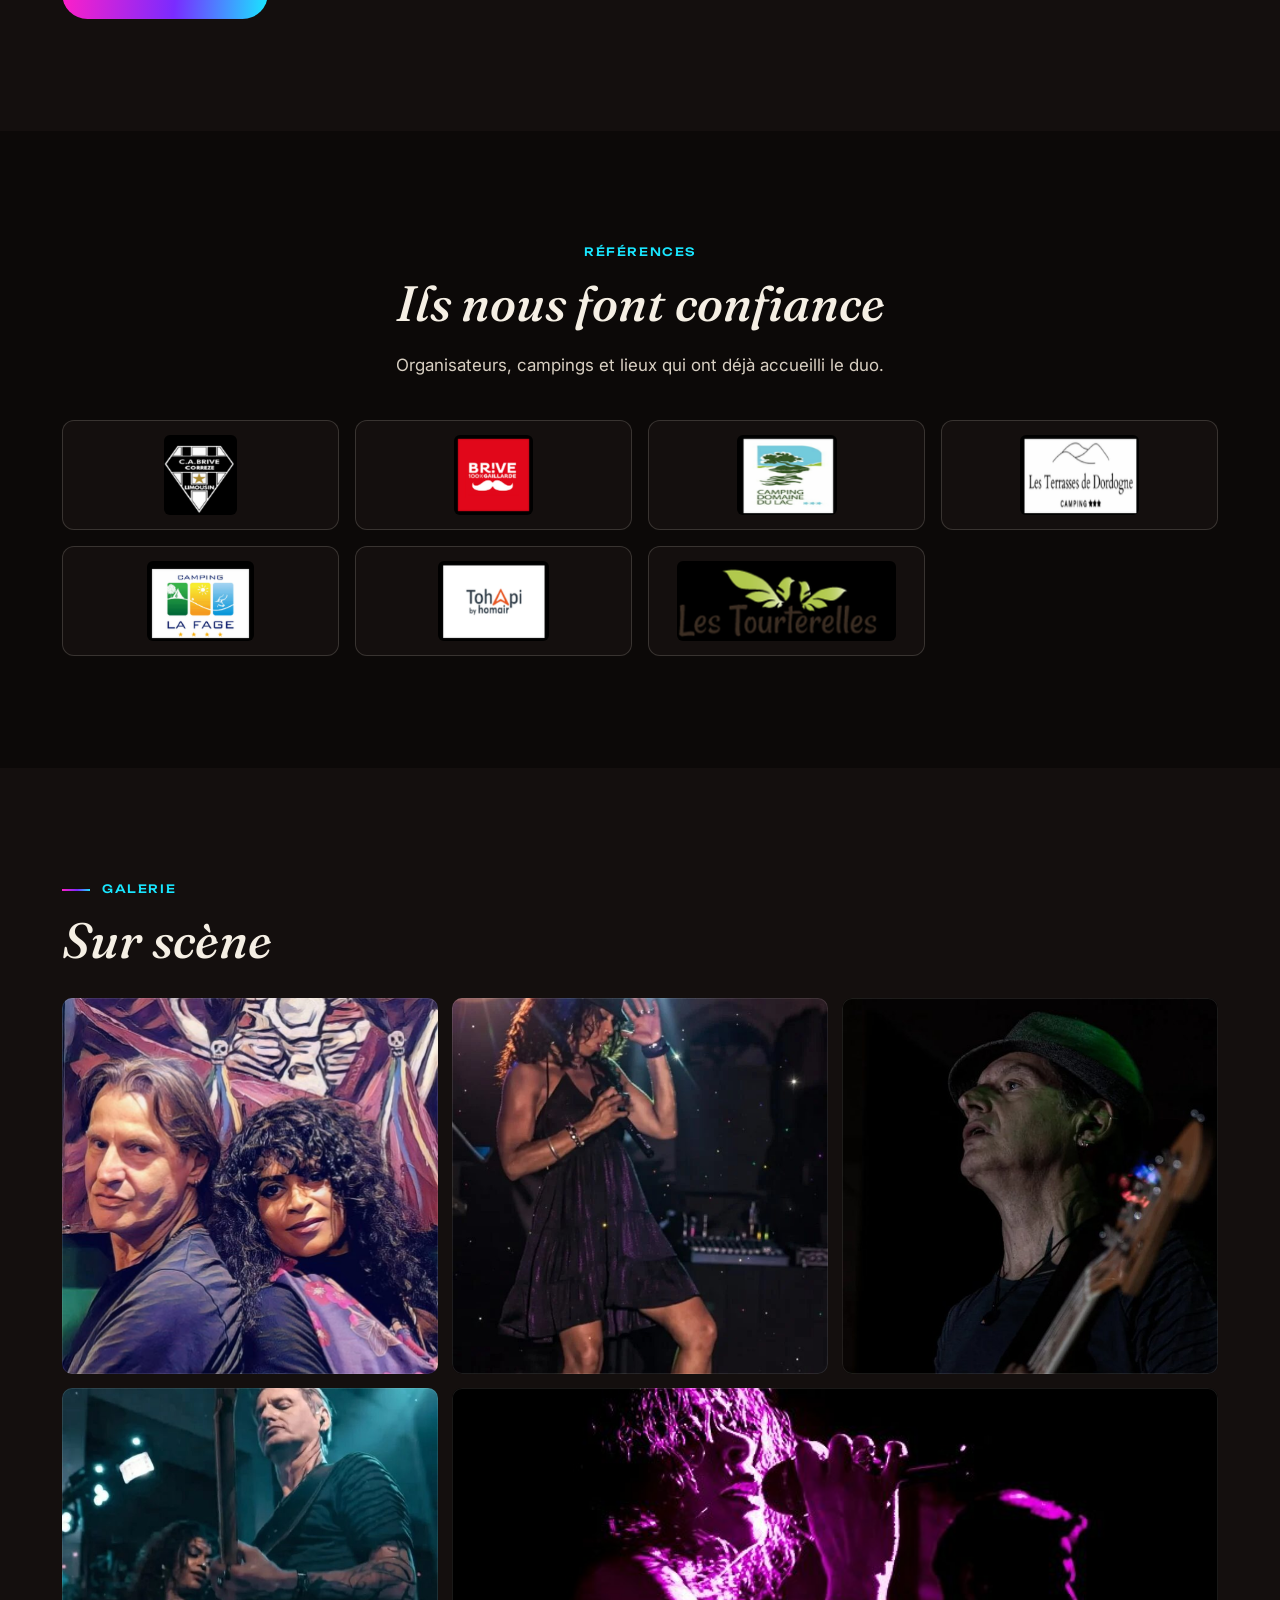
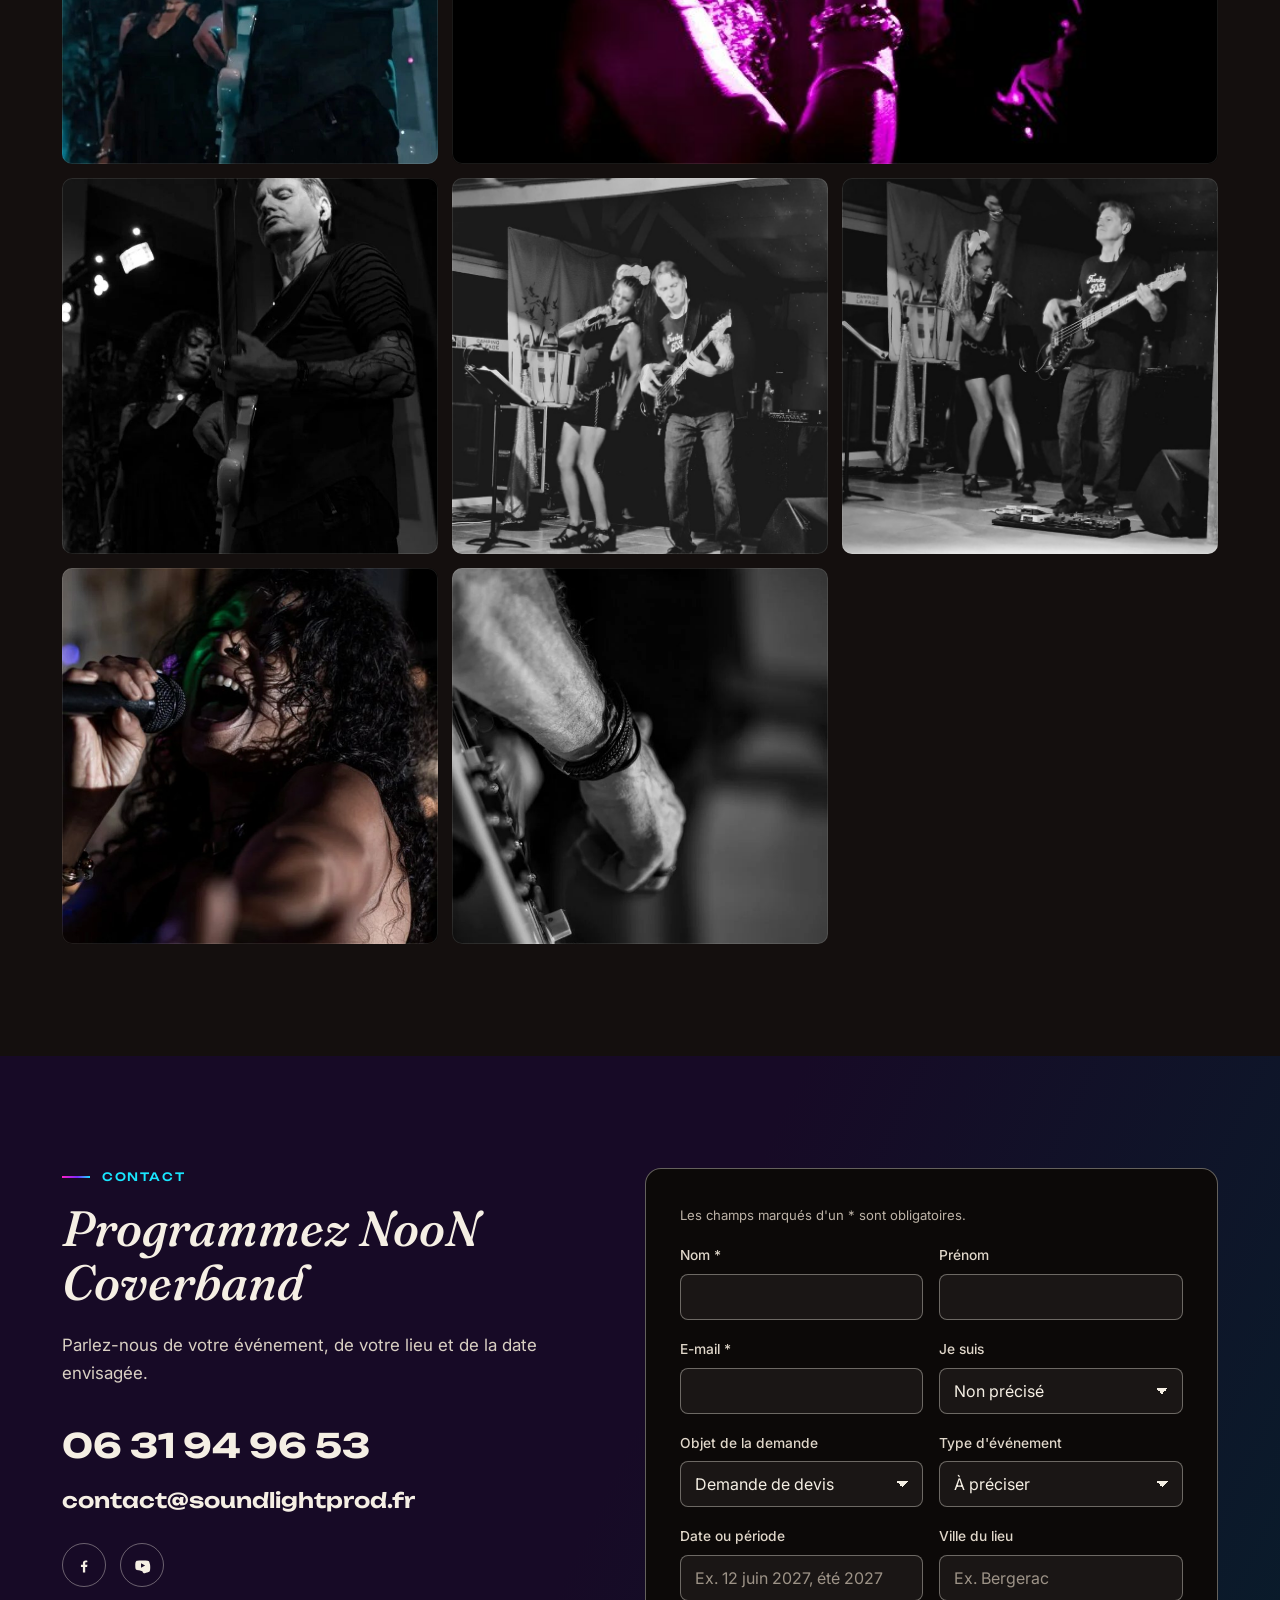
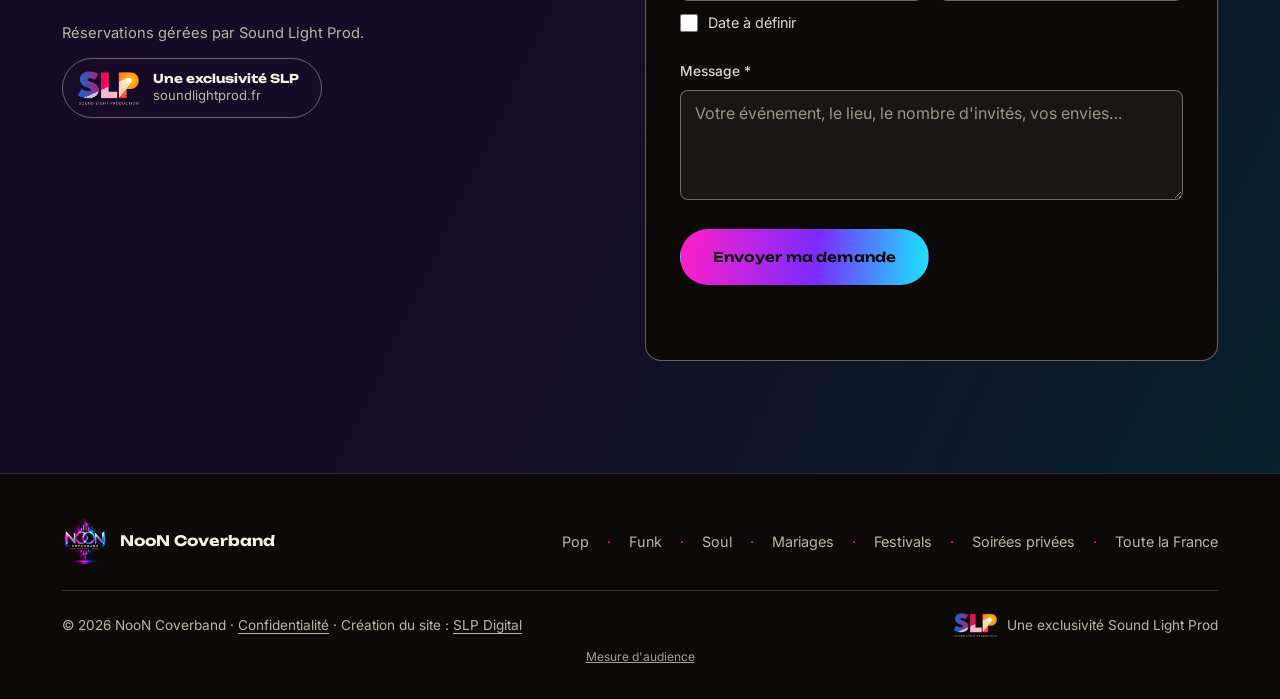
==== commit 0c2fd32b: "Galerie : ajout de 2 photos de scène en noir et blanc" ====
--- a/index.html
+++ b/index.html
@@ -268,6 +268,8 @@
       <li><button type="button" data-full="photo-04.jpg" data-alt="Pierre à la basse sur scène, Cécile derrière lui, lumière bleutée"><img src="photo-04.jpg" width="683" height="1024" loading="lazy" style="object-position:50% 25%" alt="Pierre à la basse sur scène, Cécile derrière lui, lumière bleutée"></button></li>
       <li class="wide"><button type="button" data-full="photo-02.jpg" data-alt="Cécile chante au micro, silhouette éclairée de magenta sur fond noir"><img src="photo-02.jpg" width="657" height="481" loading="lazy" style="object-position:35% 40%" alt="Cécile chante au micro, silhouette éclairée de magenta sur fond noir"></button></li>
       <li><button type="button" data-full="photo-08.jpg" data-alt="Pierre à la basse et Cécile derrière lui, sur scène, en noir et blanc"><img src="photo-08.jpg" width="683" height="1024" loading="lazy" style="object-position:50% 25%" alt="Pierre à la basse et Cécile derrière lui, sur scène, en noir et blanc"></button></li>
+      <li><button type="button" data-full="photo-09.jpg" data-alt="Cécile chante et se penche vers le public, Pierre à la basse à côté d'elle, en noir et blanc"><img src="photo-09.jpg" width="768" height="1024" loading="lazy" style="object-position:50% 25%" alt="Cécile chante et se penche vers le public, Pierre à la basse à côté d'elle, en noir et blanc"></button></li>
+      <li><button type="button" data-full="photo-10.jpg" data-alt="Cécile, bras levé, chante pendant que Pierre joue de la basse, en noir et blanc"><img src="photo-10.jpg" width="768" height="1024" loading="lazy" style="object-position:50% 25%" alt="Cécile, bras levé, chante pendant que Pierre joue de la basse, en noir et blanc"></button></li>
       <li><button type="button" data-full="portrait-chant.jpg" data-alt="Portrait de Cécile chantant, cheveux bouclés, micro à la main"><img src="portrait-chant.jpg" width="600" height="900" loading="lazy" style="object-position:50% 25%" alt="Portrait de Cécile chantant, cheveux bouclés, micro à la main"></button></li>
       <li class="wide-m"><button type="button" data-full="photo-07.jpg" data-alt="Gros plan en noir et blanc sur la main d'un bassiste, bracelets aux poignets, sur le manche"><img src="photo-07.jpg" width="683" height="1024" loading="lazy" style="object-position:50% 40%" alt="Gros plan en noir et blanc sur la main d'un bassiste, bracelets aux poignets, sur le manche"></button></li>
     </ul>
